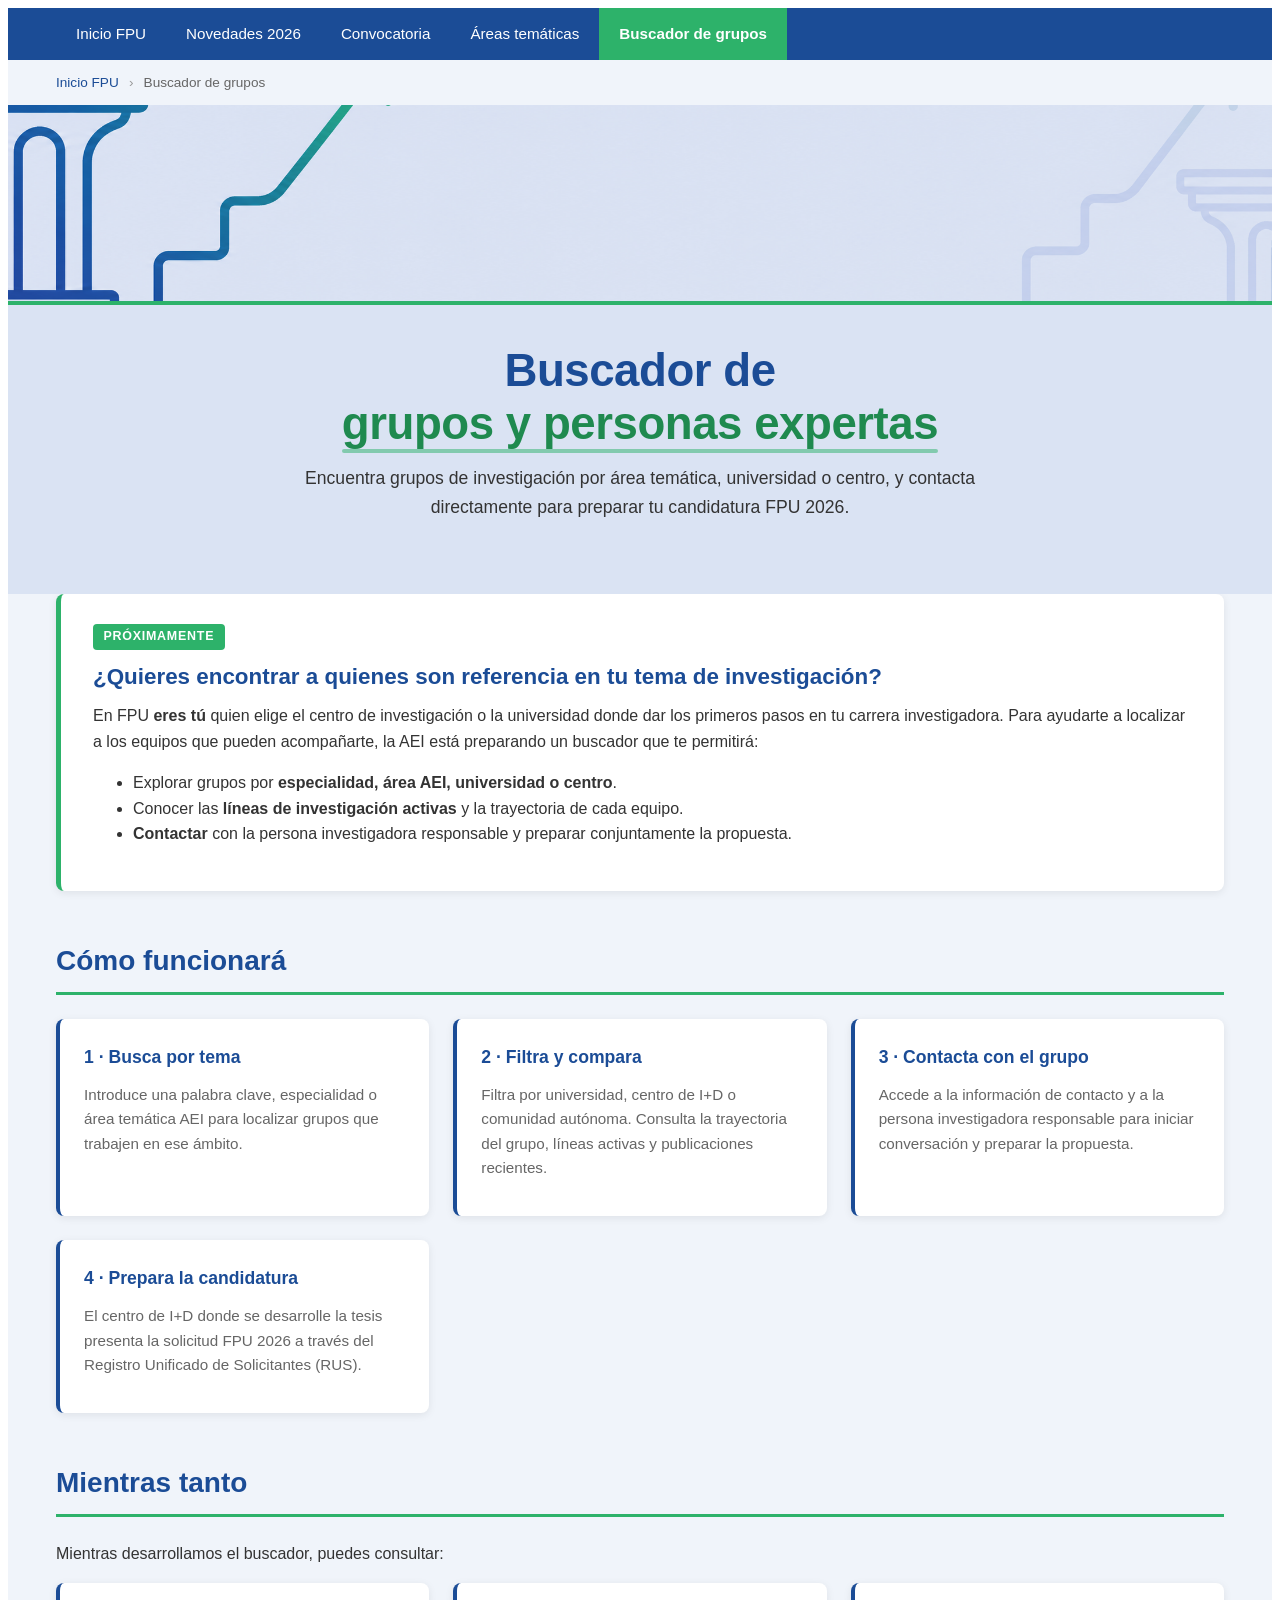
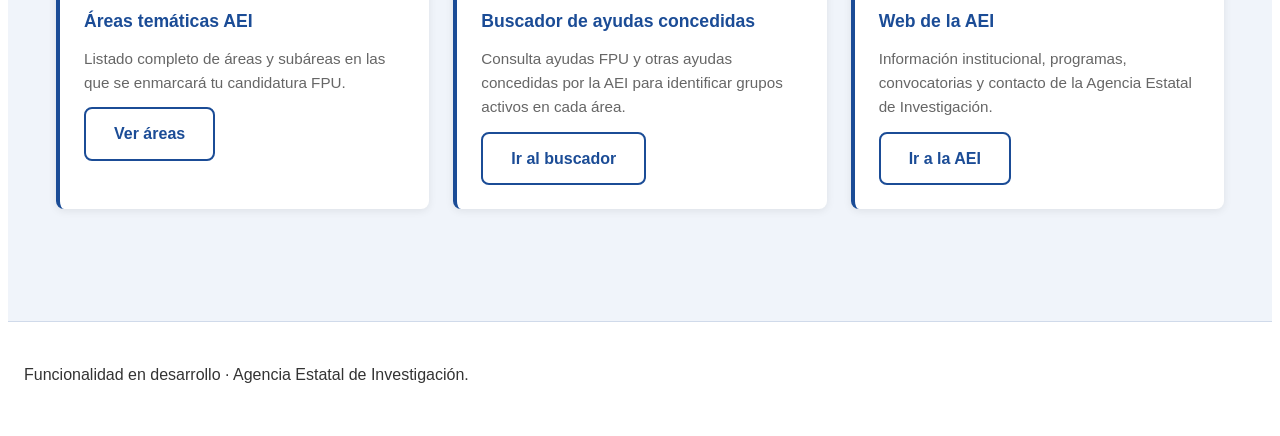
==== buscador-grupos.html @ f0f9ec99 "v0.1 - Maqueta inicial Web Convocatoria FPU 2026" ====
<!DOCTYPE html>
<html lang="es">
<head>
<meta charset="UTF-8">
<meta name="viewport" content="width=device-width, initial-scale=1.0">
<title>Buscador de grupos y personas expertas — FPU 2026 | AEI</title>
<meta name="description" content="Buscador de grupos de investigación y personas expertas para candidaturas FPU 2026. Localiza grupos por área temática, universidad o centro y contacta para preparar conjuntamente la propuesta.">
</head>
<body>
<div class="fpu-page">

<!-- ===== CSS:BEGIN (auto-sync from assets/styles.css) ===== -->
<style>
/* ==========================================================================
   ESTILOS GLOBALES — Web Convocatoria FPU 2026 (AEI)
   Paleta inspirada en la web RYC pero con acento verde para FPU
   ========================================================================== */

:root {
  --aei-azul: #1b4c96;
  --aei-azul-oscuro: #143a73;
  --aei-azul-claro: #dae3f3;
  --fpu-verde: #2db26a;
  --fpu-verde-oscuro: #1f8a4f;
  --fpu-verde-claro: #d6f0e2;
  --fondo-claro: #f0f4fa;
  --fondo-blanco: #ffffff;
  --texto-principal: #333333;
  --texto-secundario: #666666;
  --texto-claro: #ffffff;
  --borde-suave: #d0daea;
  --sombra-suave: 0 2px 8px rgba(0, 0, 0, 0.08);
  --sombra-media: 0 4px 16px rgba(0, 0, 0, 0.12);
  --radio-borde: 8px;
  --transicion: 0.3s ease;
}

/* --- Reset y base --- */
:where(.fpu-page, .fpu-page *, .fpu-page *::before, .fpu-page *::after) {
  box-sizing: border-box;
}
.fpu-page { scroll-behavior: smooth; }
.fpu-page {
  font-family: "Inter", -apple-system, BlinkMacSystemFont, "Segoe UI", Roboto, "Helvetica Neue", Arial, sans-serif;
  font-feature-settings: "cv11", "ss01";
  color: var(--texto-principal);
  background-color: var(--fondo-claro);
  line-height: 1.6;
  margin: 0;
  padding: 0;
  -webkit-font-smoothing: antialiased;
  -moz-osx-font-smoothing: grayscale;
}
:where(.fpu-page) img { max-width: 100%; height: auto; }
:where(.fpu-page) a {
  color: var(--aei-azul);
  text-decoration: none;
  transition: color var(--transicion);
}
:where(.fpu-page) a:hover {
  color: var(--aei-azul-oscuro);
  text-decoration: underline;
}

/* --- Navegación principal --- */
.nav-principal { background: var(--aei-azul); }
.nav-principal .container {
  max-width: 1200px;
  margin: 0 auto;
  padding: 0 1rem;
  display: flex;
  align-items: center;
  justify-content: space-between;
}
.nav-principal ul {
  list-style: none; margin: 0; padding: 0;
  display: flex; flex-wrap: wrap;
}
.nav-principal li a {
  display: block;
  color: var(--texto-claro);
  padding: 0.85rem 1.25rem;
  font-size: 0.95rem;
  font-weight: 500;
  transition: background var(--transicion);
  white-space: nowrap;
}
.nav-principal li a:hover,
.nav-principal li a.active {
  background: rgba(255, 255, 255, 0.15);
  text-decoration: none;
}
.nav-principal li a.nav-destacado {
  background: var(--fpu-verde);
  color: var(--texto-claro);
  font-weight: 600;
}
.nav-principal li a.nav-destacado:hover {
  background: var(--fpu-verde-oscuro);
}
.nav-toggle {
  display: none;
  background: none;
  border: none;
  color: var(--texto-claro);
  font-size: 1.5rem;
  cursor: pointer;
  padding: 0.5rem;
}

/* --- Breadcrumb --- */
.breadcrumb {
  max-width: 1200px;
  margin: 0 auto;
  padding: 0.75rem 1rem;
  font-size: 0.85rem;
  color: var(--texto-secundario);
}
.breadcrumb a { color: var(--aei-azul); }
.breadcrumb span { margin: 0 0.4rem; color: #999; }

/* --- Contenido principal --- */
.fpu-page main { max-width: 1200px; margin: 0 auto; padding: 0 1rem 2rem; }

/* --- Secciones --- */
.seccion { margin-bottom: 3rem; }
.seccion-titulo {
  font-size: 1.75rem;
  color: var(--aei-azul);
  margin-bottom: 1.5rem;
  padding-bottom: 0.5rem;
  border-bottom: 3px solid var(--fpu-verde);
  font-weight: 700;
}
.seccion-subtitulo {
  font-size: 1.25rem;
  color: var(--aei-azul);
  margin-bottom: 1rem;
  font-weight: 600;
}

/* --- Tarjetas --- */
.tarjetas-grid {
  display: grid;
  grid-template-columns: repeat(auto-fill, minmax(280px, 1fr));
  gap: 1.5rem;
}
.tarjeta {
  background: var(--fondo-blanco);
  border-radius: var(--radio-borde);
  box-shadow: var(--sombra-suave);
  padding: 1.5rem;
  transition: box-shadow var(--transicion), transform var(--transicion);
  border-left: 4px solid var(--aei-azul);
}
.tarjeta:hover {
  box-shadow: var(--sombra-media);
  transform: translateY(-2px);
}
.tarjeta h3 {
  color: var(--aei-azul);
  font-size: 1.1rem;
  margin: 0 0 0.75rem;
}
.tarjeta p { color: var(--texto-secundario); font-size: 0.95rem; margin: 0 0 0.75rem; }

/* --- Botones --- */
.btn-aei, .btn-fpu, .btn-fpu-outline {
  display: inline-block;
  padding: 0.75rem 1.75rem;
  border-radius: var(--radio-borde);
  font-weight: 600;
  font-size: 1rem;
  border: none;
  cursor: pointer;
  transition: background var(--transicion), color var(--transicion), transform var(--transicion);
}
.btn-aei { background: var(--aei-azul); color: var(--texto-claro); }
.btn-aei:hover { background: var(--aei-azul-oscuro); color: var(--texto-claro); text-decoration: none; }
.btn-fpu { background: var(--fpu-verde); color: var(--texto-claro); }
.btn-fpu:hover { background: var(--fpu-verde-oscuro); color: var(--texto-claro); text-decoration: none; }
.btn-fpu-outline {
  background: transparent;
  color: var(--aei-azul);
  border: 2px solid var(--aei-azul);
}
.btn-fpu-outline:hover {
  background: var(--aei-azul);
  color: var(--texto-claro);
  text-decoration: none;
}

/* --- Hero / Banner: franja decorativa arriba, texto sobre fondo limpio abajo --- */
.hero {
  background: var(--aei-azul-claro);
  color: var(--texto-principal);
  padding: 0;
  position: relative;
  overflow: hidden;
}
.hero-banner {
  width: 100%;
  height: 200px;
  background: url('assets/banner-fpu.png') center / cover no-repeat;
  border-bottom: 4px solid var(--fpu-verde);
}
.hero .container {
  max-width: 900px;
  margin: 0 auto;
  padding: 2.5rem 1.5rem 3rem;
  text-align: center;
}
.hero-eyebrow {
  display: inline-block;
  background: var(--fpu-verde-claro);
  color: var(--fpu-verde-oscuro);
  border: 1px solid var(--fpu-verde);
  padding: 0.3rem 0.8rem;
  border-radius: 999px;
  font-size: 0.78rem;
  font-weight: 700;
  letter-spacing: 0.06em;
  text-transform: uppercase;
  margin-bottom: 1.1rem;
}
.hero-texto h1 {
  font-size: clamp(1.85rem, 4.5vw, 2.85rem);
  font-weight: 800;
  line-height: 1.15;
  margin: 0 0 0.85rem;
  color: var(--aei-azul);
  letter-spacing: -0.01em;
}
.hero-texto h1 span {
  color: var(--fpu-verde-oscuro);
  position: relative;
  white-space: nowrap;
}
.hero-texto h1 span::after {
  content: "";
  position: absolute;
  bottom: -0.1em;
  left: 0;
  right: 0;
  height: 4px;
  background: var(--fpu-verde);
  border-radius: 2px;
  opacity: 0.5;
}
.hero-texto p {
  font-size: 1.1rem;
  color: var(--texto-principal);
  margin: 0 auto 1.5rem;
  line-height: 1.65;
  max-width: 700px;
}
.hero-botones {
  display: flex;
  gap: 0.85rem;
  flex-wrap: wrap;
  justify-content: center;
  margin-bottom: 1.5rem;
}
.hero-mini-stats {
  margin-top: 1.25rem;
  display: flex;
  justify-content: center;
  flex-wrap: wrap;
  gap: 0.4rem 0.85rem;
  font-size: 0.92rem;
  color: var(--texto-secundario);
}
.hero-mini-stats strong { color: var(--aei-azul); font-weight: 700; }
.hero-mini-stats .sep { color: var(--fpu-verde); }
@media (max-width: 600px) {
  .hero-banner { height: 130px; }
  .hero .container { padding: 1.75rem 1rem 2rem; }
}

/* --- Datos clave (cuadrícula 2×2 por defecto) --- */
.datos-clave {
  display: grid;
  grid-template-columns: repeat(2, 1fr);
  gap: 1rem;
  margin: 1.5rem 0;
}
.dato-item {
  background: var(--fondo-blanco);
  border-radius: var(--radio-borde);
  padding: 1.25rem;
  text-align: center;
  box-shadow: var(--sombra-suave);
  border-top: 4px solid var(--fpu-verde);
}
.dato-numero {
  font-size: 2rem;
  font-weight: 800;
  color: var(--aei-azul);
  line-height: 1.1;
}
.dato-label {
  color: var(--texto-secundario);
  font-size: 0.9rem;
  margin-top: 0.25rem;
}

/* --- Novedades destacadas (lista) --- */
.novedades-destacadas {
  background: var(--fondo-blanco);
  border-radius: var(--radio-borde);
  padding: 2rem 2.5rem;
  box-shadow: var(--sombra-suave);
  position: relative;
}
.novedades-destacadas::before {
  content: "";
  position: absolute;
  top: 0; left: 0; right: 0;
  height: 4px;
  background: linear-gradient(90deg, var(--aei-azul), var(--fpu-verde));
  border-radius: var(--radio-borde) var(--radio-borde) 0 0;
}
.novedad-item {
  display: flex;
  gap: 1rem;
  padding: 1.25rem 0;
  border-bottom: 1px solid var(--borde-suave);
  align-items: flex-start;
}
.novedad-item:last-child { border-bottom: none; }
.novedad-icono {
  flex-shrink: 0;
  width: 44px;
  height: 44px;
  border-radius: 50%;
  background: var(--aei-azul);
  color: var(--texto-claro);
  display: flex;
  align-items: center;
  justify-content: center;
  font-weight: 700;
  font-size: 1.1rem;
}
.novedad-texto h3 {
  color: var(--aei-azul);
  font-size: 1.15rem;
  margin: 0 0 0.4rem;
}
.novedad-texto p { margin: 0; color: var(--texto-secundario); }

/* --- CTA destacada: buscador de grupos / personas expertas --- */
.cta-buscador {
  display: grid;
  grid-template-columns: 1fr auto;
  gap: 2rem;
  align-items: center;
  background: linear-gradient(135deg, var(--aei-azul) 0%, var(--aei-azul-oscuro) 100%);
  color: var(--texto-claro);
  border-radius: var(--radio-borde);
  padding: 2.5rem 2.5rem;
  box-shadow: var(--sombra-media);
  position: relative;
  overflow: hidden;
}
.cta-buscador::after {
  content: "";
  position: absolute;
  top: 0; left: 0; right: 0;
  height: 5px;
  background: var(--fpu-verde);
}
.cta-buscador-tag {
  display: inline-block;
  background: var(--fpu-verde);
  color: var(--texto-claro);
  padding: 0.2rem 0.7rem;
  border-radius: 4px;
  font-size: 0.78rem;
  font-weight: 700;
  letter-spacing: 0.06em;
  text-transform: uppercase;
  margin-bottom: 0.85rem;
}
.cta-buscador h2 {
  margin: 0 0 0.75rem;
  font-size: 1.6rem;
  color: var(--texto-claro);
  font-weight: 700;
}
.cta-buscador p {
  margin: 0 0 0.85rem;
  color: rgba(255, 255, 255, 0.92);
  line-height: 1.6;
}
.cta-buscador p:last-of-type { margin-bottom: 1.25rem; }
.cta-buscador strong { color: var(--fpu-verde-claro); font-weight: 700; }
.cta-buscador .btn-fpu {
  background: var(--fpu-verde);
  color: var(--texto-claro);
}
.cta-buscador .btn-fpu:hover { background: var(--fpu-verde-oscuro); }
.cta-buscador-icono {
  font-size: 6rem;
  line-height: 1;
  color: rgba(255, 255, 255, 0.18);
  user-select: none;
}
@media (max-width: 768px) {
  .cta-buscador { grid-template-columns: 1fr; padding: 1.75rem; }
  .cta-buscador h2 { font-size: 1.3rem; }
  .cta-buscador-icono { font-size: 4rem; text-align: center; }
}

/* --- Aviso "Próximamente" (página buscador-grupos) --- */
.aviso-proximamente {
  background: var(--fondo-blanco);
  border-left: 5px solid var(--fpu-verde);
  border-radius: var(--radio-borde);
  padding: 1.75rem 2rem;
  box-shadow: var(--sombra-suave);
}
.aviso-proximamente h2 {
  color: var(--aei-azul);
  margin: 0 0 0.5rem;
  font-size: 1.4rem;
}
.aviso-proximamente p { margin: 0 0 0.75rem; }
.aviso-proximamente p:last-child { margin-bottom: 0; }
.aviso-tag {
  display: inline-block;
  background: var(--fpu-verde);
  color: var(--texto-claro);
  padding: 0.18rem 0.65rem;
  border-radius: 4px;
  font-size: 0.78rem;
  font-weight: 700;
  letter-spacing: 0.06em;
  text-transform: uppercase;
  margin-bottom: 0.6rem;
}

/* --- Tarjeta de convocatoria --- */
.convocatoria-card {
  background: var(--fondo-blanco);
  border-radius: var(--radio-borde);
  box-shadow: var(--sombra-suave);
  padding: 1.25rem 1.5rem;
  margin-bottom: 1rem;
  display: flex;
  align-items: center;
  justify-content: space-between;
  gap: 1rem;
  border-left: 4px solid var(--aei-azul);
  flex-wrap: wrap;
}
.convocatoria-card.vigente { border-left-color: var(--fpu-verde); }
.convocatoria-info h3 { margin: 0; font-size: 1.05rem; color: var(--aei-azul); }
.convocatoria-info .anio {
  display: inline-block;
  background: var(--aei-azul);
  color: var(--texto-claro);
  padding: 0.1rem 0.55rem;
  border-radius: 4px;
  font-size: 0.85rem;
  margin-right: 0.5rem;
}
.convocatoria-info .estado {
  display: inline-block;
  margin-top: 0.4rem;
  font-size: 0.85rem;
  color: var(--texto-secundario);
}
.convocatoria-info .estado.abierta { color: var(--fpu-verde-oscuro); font-weight: 600; }

/* --- Sección con imagen --- */
.seccion-con-imagen {
  display: grid;
  grid-template-columns: 1.4fr 1fr;
  gap: 2rem;
  align-items: center;
}
.seccion-imagen {
  width: 100%;
  border-radius: var(--radio-borde);
  box-shadow: var(--sombra-suave);
}

/* --- Placeholder de imagen pendiente (mientras decidimos la foto definitiva) --- */
.placeholder-imagen {
  margin: 0;
  width: 100%;
  min-height: 220px;
  display: flex;
  flex-direction: column;
  align-items: center;
  justify-content: center;
  text-align: center;
  border-radius: var(--radio-borde);
  background: repeating-linear-gradient(
    45deg,
    var(--aei-azul-claro),
    var(--aei-azul-claro) 14px,
    #c8d6ee 14px,
    #c8d6ee 28px
  );
  color: var(--aei-azul-oscuro);
  font-size: 0.95rem;
  font-style: italic;
  padding: 1.5rem;
  border: 2px dashed var(--aei-azul);
}
.placeholder-imagen .ph-icon { font-size: 2rem; margin-bottom: 0.5rem; }
.placeholder-imagen figcaption { color: var(--aei-azul-oscuro); }

/* Variante en banda ancha (para secciones full-width) */
.placeholder-imagen.ancha { min-height: 180px; }

/* --- Tabla simple --- */
.tabla-simple {
  width: 100%;
  border-collapse: collapse;
  background: var(--fondo-blanco);
  box-shadow: var(--sombra-suave);
  border-radius: var(--radio-borde);
  overflow: hidden;
}
.tabla-simple th, .tabla-simple td {
  padding: 0.75rem 1rem;
  text-align: left;
  border-bottom: 1px solid var(--borde-suave);
  vertical-align: top;
}
.tabla-simple thead {
  background: var(--aei-azul);
  color: var(--texto-claro);
}
.tabla-simple tbody tr:hover { background: var(--fondo-claro); }
.tabla-simple tbody tr:last-child td { border-bottom: none; }

/* --- Acordeón (FAQ / detalles) --- */
.acordeon-item {
  background: var(--fondo-blanco);
  border-radius: var(--radio-borde);
  box-shadow: var(--sombra-suave);
  margin-bottom: 0.75rem;
  overflow: hidden;
}
.acordeon-header {
  width: 100%;
  text-align: left;
  background: none;
  border: none;
  padding: 1rem 1.25rem;
  font-size: 1.05rem;
  font-weight: 600;
  color: var(--aei-azul);
  cursor: pointer;
  display: flex;
  justify-content: space-between;
  align-items: center;
  gap: 1rem;
}
.acordeon-header::after {
  content: "+";
  font-size: 1.5rem;
  color: var(--fpu-verde);
  transition: transform var(--transicion);
}
.acordeon-header.activo::after { content: "−"; }
.acordeon-contenido {
  display: none;
  padding: 0 1.25rem 1.25rem;
  color: var(--texto-principal);
  border-top: 1px solid var(--borde-suave);
}
.acordeon-contenido.activo { display: block; }

/* --- Banner cofinanciación / footer --- */
.banner-cofinanciacion {
  background: var(--fondo-blanco);
  border-top: 1px solid var(--borde-suave);
  margin-top: 2rem;
  padding: 1.5rem 1rem;
}
.
</style>
<!-- ===== CSS:END ===== -->

<nav aria-label="Navegación principal" class="nav-principal">
    <div class="container">
      <button aria-expanded="false" aria-label="Abrir menú" class="nav-toggle">☰</button>
      <ul id="nav-menu">
        <li><a href="index.html">Inicio FPU</a></li>
        <li><a href="novedades-2026.html">Novedades 2026</a></li>
        <li><a href="convocatoria.html">Convocatoria</a></li>
        <li><a href="areas-tematicas.html">Áreas temáticas</a></li>
        <li><a class="active nav-destacado" href="buscador-grupos.html">Buscador de grupos</a></li>
      </ul>
    </div>
  </nav>

  <div aria-label="Ruta de navegación" class="breadcrumb">
    <a href="index.html">Inicio FPU</a>
    <span>›</span>
    Buscador de grupos
  </div>

  <section class="hero">
    <div class="hero-banner" aria-hidden="true"></div>
    <div class="container">
      <div class="hero-texto">
        <h1>Buscador de <span>grupos y personas expertas</span></h1>
        <p>Encuentra grupos de investigación por área temática, universidad o centro, y contacta directamente para preparar tu candidatura FPU 2026.</p>
      </div>
    </div>
  </section>

  <main>

    <!-- ===== AVISO PROXIMAMENTE ===== -->
    <section class="seccion">
      <div class="aviso-proximamente">
        <span class="aviso-tag">Próximamente</span>
        <h2>¿Quieres encontrar a quienes son referencia en tu tema de investigación?</h2>
        <p>En FPU <strong>eres tú</strong> quien elige el centro de investigación o la universidad donde dar los primeros pasos en tu carrera investigadora. Para ayudarte a localizar a los equipos que pueden acompañarte, la AEI está preparando un buscador que te permitirá:</p>
        <ul>
          <li>Explorar grupos por <strong>especialidad, área AEI, universidad o centro</strong>.</li>
          <li>Conocer las <strong>líneas de investigación activas</strong> y la trayectoria de cada equipo.</li>
          <li><strong>Contactar</strong> con la persona investigadora responsable y preparar conjuntamente la propuesta.</li>
        </ul>
      </div>
    </section>

    <!-- ===== CÓMO FUNCIONARÁ ===== -->
    <section class="seccion">
      <h2 class="seccion-titulo">Cómo funcionará</h2>
      <div class="tarjetas-grid">
        <div class="tarjeta">
          <h3>1 · Busca por tema</h3>
          <p>Introduce una palabra clave, especialidad o área temática AEI para localizar grupos que trabajen en ese ámbito.</p>
        </div>
        <div class="tarjeta">
          <h3>2 · Filtra y compara</h3>
          <p>Filtra por universidad, centro de I+D o comunidad autónoma. Consulta la trayectoria del grupo, líneas activas y publicaciones recientes.</p>
        </div>
        <div class="tarjeta">
          <h3>3 · Contacta con el grupo</h3>
          <p>Accede a la información de contacto y a la persona investigadora responsable para iniciar conversación y preparar la propuesta.</p>
        </div>
        <div class="tarjeta">
          <h3>4 · Prepara la candidatura</h3>
          <p>El centro de I+D donde se desarrolle la tesis presenta la solicitud FPU 2026 a través del Registro Unificado de Solicitantes (RUS).</p>
        </div>
      </div>
    </section>

    <!-- ===== MIENTRAS TANTO ===== -->
    <section class="seccion">
      <h2 class="seccion-titulo">Mientras tanto</h2>
      <p>Mientras desarrollamos el buscador, puedes consultar:</p>
      <div class="tarjetas-grid">
        <div class="tarjeta">
          <h3>Áreas temáticas AEI</h3>
          <p>Listado completo de áreas y subáreas en las que se enmarcará tu candidatura FPU.</p>
          <a class="btn-fpu-outline" href="areas-tematicas.html">Ver áreas</a>
        </div>
        <div class="tarjeta">
          <h3>Buscador de ayudas concedidas</h3>
          <p>Consulta ayudas FPU y otras ayudas concedidas por la AEI para identificar grupos activos en cada área.</p>
          <a class="btn-fpu-outline" href="https://www.aei.gob.es/ayudas/buscar-ayudas-concedidas" target="_blank" rel="noopener">Ir al buscador</a>
        </div>
        <div class="tarjeta">
          <h3>Web de la AEI</h3>
          <p>Información institucional, programas, convocatorias y contacto de la Agencia Estatal de Investigación.</p>
          <a class="btn-fpu-outline" href="https://www.aei.gob.es/" target="_blank" rel="noopener">Ir a la AEI</a>
        </div>
      </div>
    </section>

  </main>

  <section class="banner-cofinanciacion">
    <div class="container">
      <p class="cofinanciacion-texto">
        Funcionalidad en desarrollo · Agencia Estatal de Investigación.
      </p>
    </div>
  </section>

<!-- ===== JS:BEGIN (auto-sync from assets/app.js) ===== -->
<script>
/* ==========================================================================
   INTERACTIVIDAD — Web Convocatoria FPU 2026
   ========================================================================== */
document.addEventListener('DOMContentLoaded', function () {
  // Menú hamburguesa
  var navToggle = document.querySelector('.nav-toggle');
  var navMenu = document.getElementById('nav-menu');
  if (navToggle && navMenu) {
    navToggle.addEventListener('click', function () {
      var isOpen = navMenu.classList.toggle('nav-open');
      navToggle.setAttribute('aria-expanded', isOpen);
      navToggle.innerHTML = isOpen ? '&#10005;' : '&#9776;';
    });
    navMenu.querySelectorAll('a').forEach(function (link) {
      link.addEventListener('click', function () {
        navMenu.classList.remove('nav-open');
        navToggle.setAttribute('aria-expanded', 'false');
        navToggle.innerHTML = '&#9776;';
      });
    });
  }

  // Acordeones
  document.querySelectorAll('.acordeon-header').forEach(function (header) {
    header.addEventListener('click', function () {
      var contenido = this.nextElementSibling;
      var estaActivo = this.classList.contains('activo');
      this.closest('.seccion').querySelectorAll('.acordeon-header').forEach(function (h) {
        h.classList.remove('activo');
        h.nextElementSibling.classList.remove('activo');
      });
      if (!estaActivo) {
        this.classList.add('activo');
        contenido.classList.add('activo');
      }
    });
  });

  // Scroll suave
  document.querySelectorAll('a[href^="#"]').forEach(function (anchor) {
    anchor.addEventListener('click', function (e) {
      var target = document.querySelector(this.getAttribute('href'));
      if (target) {
        e.preventDefault();
        target.scrollIntoView({ behavior: 'smooth', block: 'start' });
      }
    });
  });
});

</script>
<!-- ===== JS:END ===== -->

</div>
</body>
</html>
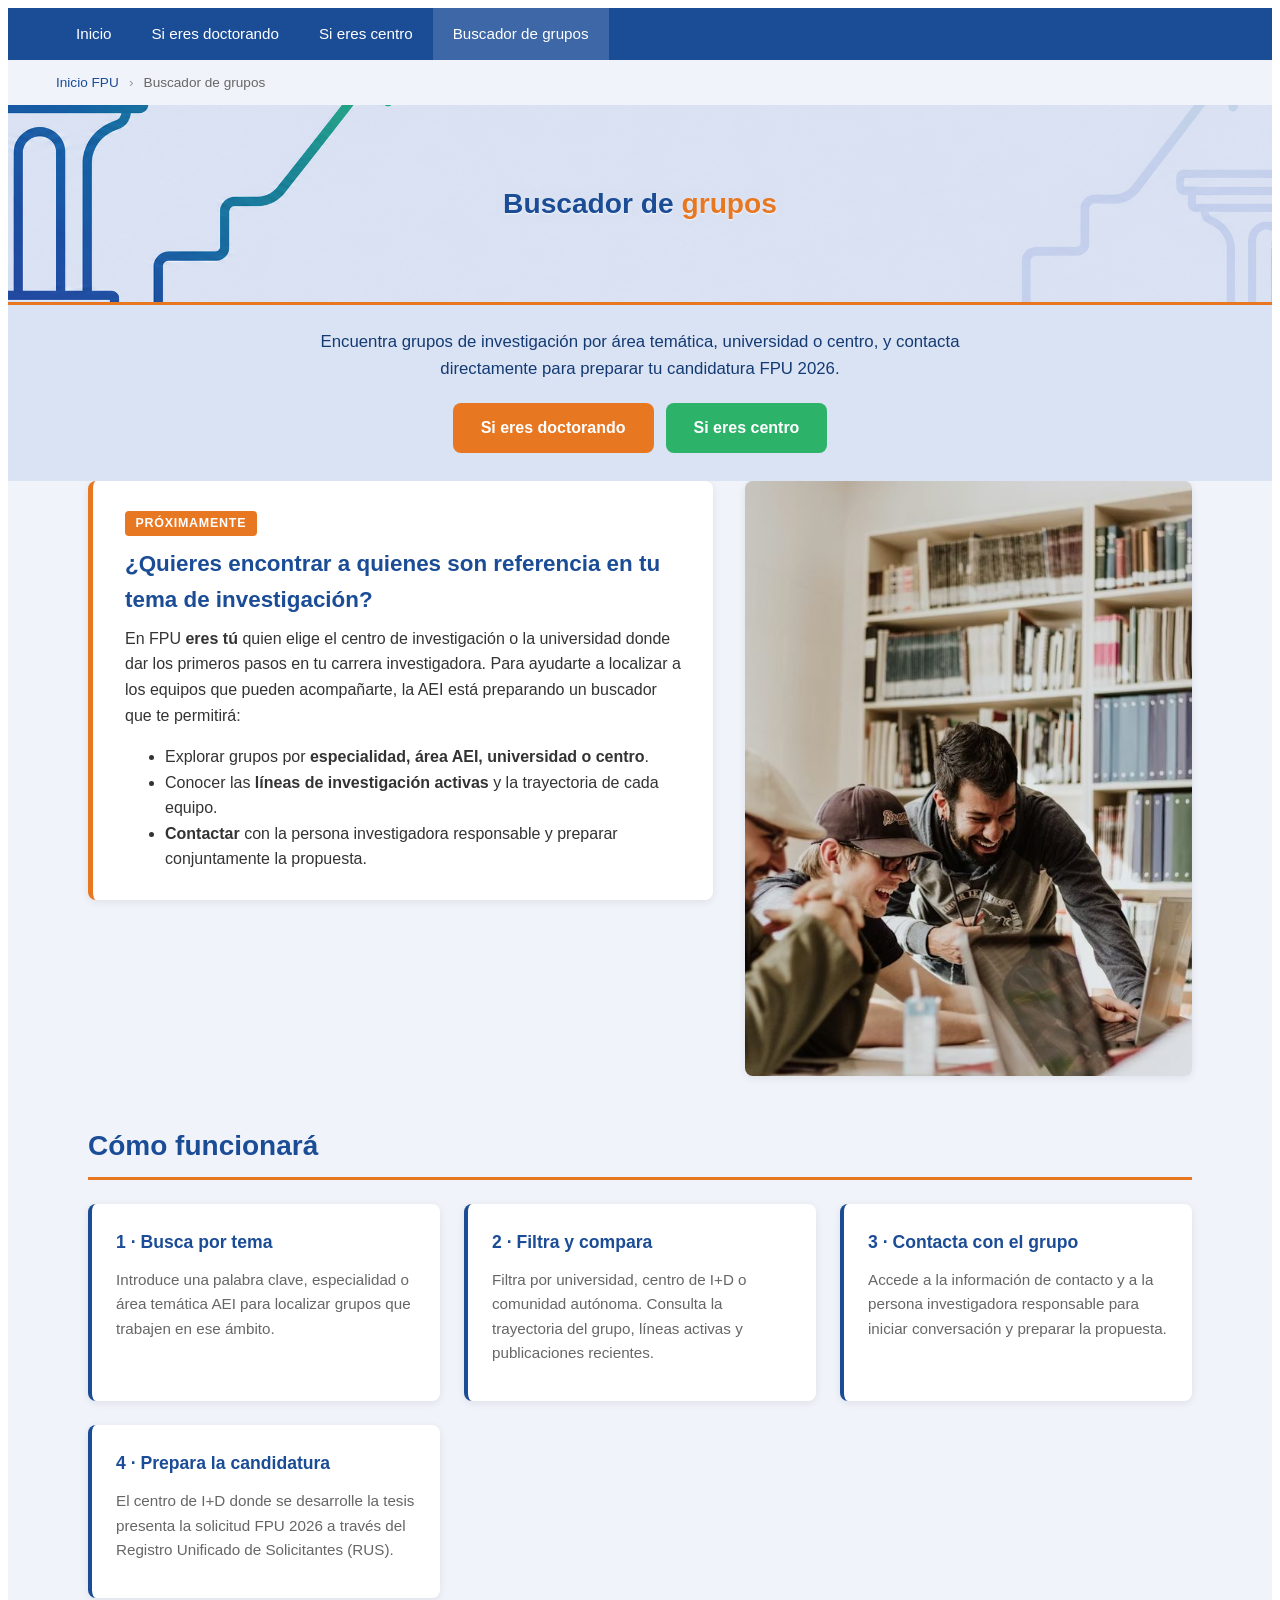
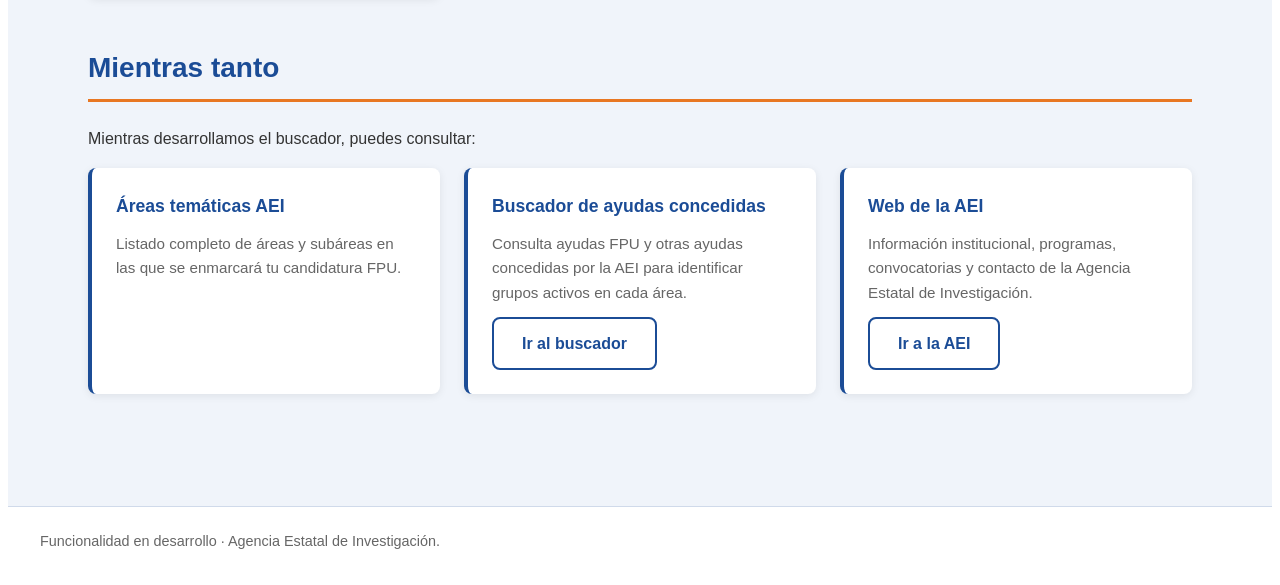
==== commit 73d63791: "Actualizacion 13/05/2026 12:29:56,08" ====
--- a/buscador-grupos.html
+++ b/buscador-grupos.html
@@ -13,16 +13,16 @@
 <style>
 /* ==========================================================================
    ESTILOS GLOBALES — Web Convocatoria FPU 2026 (AEI)
-   Paleta inspirada en la web RYC pero con acento verde para FPU
+   Paleta: azul AEI + acento naranja FPU
    ========================================================================== */
 
 :root {
   --aei-azul: #1b4c96;
   --aei-azul-oscuro: #143a73;
   --aei-azul-claro: #dae3f3;
-  --fpu-verde: #2db26a;
-  --fpu-verde-oscuro: #1f8a4f;
-  --fpu-verde-claro: #d6f0e2;
+  --fpu-naranja: #e87722;
+  --fpu-naranja-oscuro: #b85e15;
+  --fpu-naranja-claro: #fce4ce;
   --fondo-claro: #f0f4fa;
   --fondo-blanco: #ffffff;
   --texto-principal: #333333;
@@ -41,15 +41,12 @@
 }
 .fpu-page { scroll-behavior: smooth; }
 .fpu-page {
-  font-family: "Inter", -apple-system, BlinkMacSystemFont, "Segoe UI", Roboto, "Helvetica Neue", Arial, sans-serif;
-  font-feature-settings: "cv11", "ss01";
+  font-family: -apple-system, BlinkMacSystemFont, "Segoe UI", Roboto, "Helvetica Neue", Arial, sans-serif;
   color: var(--texto-principal);
   background-color: var(--fondo-claro);
   line-height: 1.6;
   margin: 0;
   padding: 0;
-  -webkit-font-smoothing: antialiased;
-  -moz-osx-font-smoothing: grayscale;
 }
 :where(.fpu-page) img { max-width: 100%; height: auto; }
 :where(.fpu-page) a {
@@ -91,12 +88,12 @@
   text-decoration: none;
 }
 .nav-principal li a.nav-destacado {
-  background: var(--fpu-verde);
+  background: var(--fpu-naranja);
   color: var(--texto-claro);
   font-weight: 600;
 }
 .nav-principal li a.nav-destacado:hover {
-  background: var(--fpu-verde-oscuro);
+  background: var(--fpu-naranja-oscuro);
 }
 .nav-toggle {
   display: none;
@@ -119,8 +116,11 @@
 .breadcrumb a { color: var(--aei-azul); }
 .breadcrumb span { margin: 0 0.4rem; color: #999; }
 
-/* --- Contenido principal --- */
-.fpu-page main { max-width: 1200px; margin: 0 auto; padding: 0 1rem 2rem; }
+/* --- Contenido principal (margen lateral generoso) --- */
+.fpu-page main { max-width: 1200px; margin: 0 auto; padding: 0 2rem 2rem; }
+@media (min-width: 1100px) {
+  .fpu-page main { padding: 0 3rem 2rem; }
+}
 
 /* --- Secciones --- */
 .seccion { margin-bottom: 3rem; }
@@ -129,7 +129,7 @@
   color: var(--aei-azul);
   margin-bottom: 1.5rem;
   padding-bottom: 0.5rem;
-  border-bottom: 3px solid var(--fpu-verde);
+  border-bottom: 3px solid var(--fpu-naranja);
   font-weight: 700;
 }
 .seccion-subtitulo {
@@ -177,8 +177,8 @@
 }
 .btn-aei { background: var(--aei-azul); color: var(--texto-claro); }
 .btn-aei:hover { background: var(--aei-azul-oscuro); color: var(--texto-claro); text-decoration: none; }
-.btn-fpu { background: var(--fpu-verde); color: var(--texto-claro); }
-.btn-fpu:hover { background: var(--fpu-verde-oscuro); color: var(--texto-claro); text-decoration: none; }
+.btn-fpu { background: var(--fpu-naranja); color: var(--texto-claro); }
+.btn-fpu:hover { background: var(--fpu-naranja-oscuro); color: var(--texto-claro); text-decoration: none; }
 .btn-fpu-outline {
   background: transparent;
   color: var(--aei-azul);
@@ -190,91 +190,85 @@
   text-decoration: none;
 }
 
-/* --- Hero / Banner: franja decorativa arriba, texto sobre fondo limpio abajo --- */
+/* --- Hero / Banner: TÍTULO DENTRO del banner entre los iconos; texto+botones debajo --- */
 .hero {
   background: var(--aei-azul-claro);
   color: var(--texto-principal);
-  padding: 0;
   position: relative;
   overflow: hidden;
 }
-.hero-banner {
+.hero-banner-area {
+  position: relative;
   width: 100%;
   height: 200px;
   background: url('assets/banner-fpu.png') center / cover no-repeat;
-  border-bottom: 4px solid var(--fpu-verde);
-}
-.hero .container {
+  border-bottom: 3px solid var(--fpu-naranja);
+  display: flex;
+  align-items: center;
+  justify-content: center;
+}
+.hero-titulo-banner {
+  /* máximo 600px y mucho padding lateral para que NUNCA pise los iconos */
+  max-width: 600px;
+  width: calc(100% - 360px);
+  text-align: center;
+  padding: 0 1rem;
+}
+.hero-titulo-banner h1 {
+  font-size: clamp(1.2rem, 2.2vw, 1.85rem);
+  font-weight: 800;
+  line-height: 1.15;
+  margin: 0;
+  color: var(--aei-azul);
+  text-shadow: 0 1px 2px rgba(255,255,255,0.75), 0 0 12px rgba(218,227,243,0.6);
+}
+.hero-titulo-banner h1 span { color: var(--fpu-naranja); }
+
+.hero-debajo {
   max-width: 900px;
   margin: 0 auto;
-  padding: 2.5rem 1.5rem 3rem;
   text-align: center;
-}
-.hero-eyebrow {
-  display: inline-block;
-  background: var(--fpu-verde-claro);
-  color: var(--fpu-verde-oscuro);
-  border: 1px solid var(--fpu-verde);
-  padding: 0.3rem 0.8rem;
-  border-radius: 999px;
-  font-size: 0.78rem;
-  font-weight: 700;
-  letter-spacing: 0.06em;
-  text-transform: uppercase;
-  margin-bottom: 1.1rem;
-}
-.hero-texto h1 {
-  font-size: clamp(1.85rem, 4.5vw, 2.85rem);
-  font-weight: 800;
-  line-height: 1.15;
-  margin: 0 0 0.85rem;
-  color: var(--aei-azul);
-  letter-spacing: -0.01em;
-}
-.hero-texto h1 span {
-  color: var(--fpu-verde-oscuro);
-  position: relative;
-  white-space: nowrap;
-}
-.hero-texto h1 span::after {
-  content: "";
-  position: absolute;
-  bottom: -0.1em;
-  left: 0;
-  right: 0;
-  height: 4px;
-  background: var(--fpu-verde);
-  border-radius: 2px;
-  opacity: 0.5;
-}
-.hero-texto p {
-  font-size: 1.1rem;
-  color: var(--texto-principal);
-  margin: 0 auto 1.5rem;
-  line-height: 1.65;
+  padding: 1.5rem 1.5rem 1.75rem;
+}
+.hero-debajo p {
+  font-size: 1.05rem;
+  color: var(--aei-azul-oscuro);
+  margin: 0 auto 1.25rem;
+  line-height: 1.6;
   max-width: 700px;
 }
 .hero-botones {
   display: flex;
-  gap: 0.85rem;
+  gap: 0.75rem;
   flex-wrap: wrap;
   justify-content: center;
-  margin-bottom: 1.5rem;
-}
-.hero-mini-stats {
-  margin-top: 1.25rem;
-  display: flex;
-  justify-content: center;
-  flex-wrap: wrap;
-  gap: 0.4rem 0.85rem;
-  font-size: 0.92rem;
-  color: var(--texto-secundario);
-}
-.hero-mini-stats strong { color: var(--aei-azul); font-weight: 700; }
-.hero-mini-stats .sep { color: var(--fpu-verde); }
+}
+
+/* Botón verde (complementario para "Si eres centro" desde otras páginas) */
+.btn-verde {
+  display: inline-block;
+  padding: 0.75rem 1.75rem;
+  border-radius: var(--radio-borde);
+  font-weight: 600;
+  font-size: 1rem;
+  background: #2db26a;
+  color: var(--texto-claro);
+  border: none;
+  cursor: pointer;
+  transition: background var(--transicion);
+}
+.btn-verde:hover { background: #1f8a4f; color: var(--texto-claro); text-decoration: none; }
+
+@media (max-width: 900px) {
+  .hero-banner-area { height: 160px; }
+  .hero-titulo-banner { width: calc(100% - 220px); }
+  .hero-titulo-banner h1 { font-size: 1.15rem; }
+}
 @media (max-width: 600px) {
-  .hero-banner { height: 130px; }
-  .hero .container { padding: 1.75rem 1rem 2rem; }
+  .hero-banner-area { height: 120px; }
+  .hero-titulo-banner { width: calc(100% - 140px); }
+  .hero-titulo-banner h1 { font-size: 0.95rem; }
+  .hero-debajo { padding: 1rem 0.75rem 1.25rem; }
 }
 
 /* --- Datos clave (cuadrícula 2×2 por defecto) --- */
@@ -290,7 +284,7 @@
   padding: 1.25rem;
   text-align: center;
   box-shadow: var(--sombra-suave);
-  border-top: 4px solid var(--fpu-verde);
+  border-top: 4px solid var(--fpu-naranja);
 }
 .dato-numero {
   font-size: 2rem;
@@ -317,7 +311,7 @@
   position: absolute;
   top: 0; left: 0; right: 0;
   height: 4px;
-  background: linear-gradient(90deg, var(--aei-azul), var(--fpu-verde));
+  background: linear-gradient(90deg, var(--aei-azul), var(--fpu-naranja));
   border-radius: var(--radio-borde) var(--radio-borde) 0 0;
 }
 .novedad-item {
@@ -325,7 +319,7 @@
   gap: 1rem;
   padding: 1.25rem 0;
   border-bottom: 1px solid var(--borde-suave);
-  align-items: flex-start;
+  align-items: center;
 }
 .novedad-item:last-child { border-bottom: none; }
 .novedad-icono {
@@ -341,12 +335,30 @@
   font-weight: 700;
   font-size: 1.1rem;
 }
+.novedad-texto {
+  flex: 1 1 auto;
+}
 .novedad-texto h3 {
   color: var(--aei-azul);
   font-size: 1.15rem;
   margin: 0 0 0.4rem;
 }
 .novedad-texto p { margin: 0; color: var(--texto-secundario); }
+.novedad-img {
+  flex-shrink: 0;
+  width: 72px;
+  height: 72px;
+  display: flex;
+  align-items: center;
+  justify-content: center;
+  background: var(--fpu-naranja-claro);
+  border-radius: 12px;
+  padding: 10px;
+}
+.novedad-img img { width: 100%; height: 100%; display: block; }
+@media (max-width: 600px) {
+  .novedad-img { width: 56px; height: 56px; padding: 6px; }
+}
 
 /* --- CTA destacada: buscador de grupos / personas expertas --- */
 .cta-buscador {
@@ -367,11 +379,11 @@
   position: absolute;
   top: 0; left: 0; right: 0;
   height: 5px;
-  background: var(--fpu-verde);
+  background: var(--fpu-naranja);
 }
 .cta-buscador-tag {
   display: inline-block;
-  background: var(--fpu-verde);
+  background: var(--fpu-naranja);
   color: var(--texto-claro);
   padding: 0.2rem 0.7rem;
   border-radius: 4px;
@@ -393,12 +405,12 @@
   line-height: 1.6;
 }
 .cta-buscador p:last-of-type { margin-bottom: 1.25rem; }
-.cta-buscador strong { color: var(--fpu-verde-claro); font-weight: 700; }
+.cta-buscador strong { color: var(--fpu-naranja-claro); font-weight: 700; }
 .cta-buscador .btn-fpu {
-  background: var(--fpu-verde);
-  color: var(--texto-claro);
-}
-.cta-buscador .btn-fpu:hover { background: var(--fpu-verde-oscuro); }
+  background: var(--fpu-naranja);
+  color: var(--texto-claro);
+}
+.cta-buscador .btn-fpu:hover { background: var(--fpu-naranja-oscuro); }
 .cta-buscador-icono {
   font-size: 6rem;
   line-height: 1;
@@ -414,7 +426,7 @@
 /* --- Aviso "Próximamente" (página buscador-grupos) --- */
 .aviso-proximamente {
   background: var(--fondo-blanco);
-  border-left: 5px solid var(--fpu-verde);
+  border-left: 5px solid var(--fpu-naranja);
   border-radius: var(--radio-borde);
   padding: 1.75rem 2rem;
   box-shadow: var(--sombra-suave);
@@ -428,7 +440,7 @@
 .aviso-proximamente p:last-child { margin-bottom: 0; }
 .aviso-tag {
   display: inline-block;
-  background: var(--fpu-verde);
+  background: var(--fpu-naranja);
   color: var(--texto-claro);
   padding: 0.18rem 0.65rem;
   border-radius: 4px;
@@ -453,7 +465,7 @@
   border-left: 4px solid var(--aei-azul);
   flex-wrap: wrap;
 }
-.convocatoria-card.vigente { border-left-color: var(--fpu-verde); }
+.convocatoria-card.vigente { border-left-color: var(--fpu-naranja); }
 .convocatoria-info h3 { margin: 0; font-size: 1.05rem; color: var(--aei-azul); }
 .convocatoria-info .anio {
   display: inline-block;
@@ -470,7 +482,7 @@
   font-size: 0.85rem;
   color: var(--texto-secundario);
 }
-.convocatoria-info .estado.abierta { color: var(--fpu-verde-oscuro); font-weight: 600; }
+.convocatoria-info .estado.abierta { color: var(--fpu-naranja-oscuro); font-weight: 600; }
 
 /* --- Sección con imagen --- */
 .seccion-con-imagen {
@@ -483,6 +495,79 @@
   width: 100%;
   border-radius: var(--radio-borde);
   box-shadow: var(--sombra-suave);
+}
+
+/* --- Fechas clave (cards con fecha grande + descripción) --- */
+.fechas-clave {
+  display: grid;
+  grid-template-columns: repeat(auto-fit, minmax(220px, 1fr));
+  gap: 1.25rem;
+}
+.fecha-card {
+  background: var(--fondo-blanco);
+  border-radius: var(--radio-borde);
+  padding: 1.25rem 1.5rem;
+  box-shadow: var(--sombra-suave);
+  border-left: 5px solid var(--fpu-naranja);
+  position: relative;
+}
+.fecha-card .badge {
+  display: inline-block;
+  background: var(--fpu-naranja-claro);
+  color: var(--fpu-naranja-oscuro);
+  font-size: 0.75rem;
+  font-weight: 700;
+  letter-spacing: 0.05em;
+  text-transform: uppercase;
+  padding: 0.2rem 0.6rem;
+  border-radius: 999px;
+  margin-bottom: 0.6rem;
+}
+.fecha-card .fecha-grande {
+  font-size: 1.35rem;
+  font-weight: 800;
+  color: var(--aei-azul);
+  line-height: 1.15;
+  margin: 0 0 0.35rem;
+}
+.fecha-card p {
+  margin: 0;
+  color: var(--texto-secundario);
+  font-size: 0.95rem;
+  line-height: 1.5;
+}
+.aviso-fechas {
+  background: var(--aei-azul-claro);
+  border-left: 4px solid var(--aei-azul);
+  padding: 0.85rem 1.1rem;
+  border-radius: var(--radio-borde);
+  color: var(--aei-azul-oscuro);
+  font-size: 0.92rem;
+  margin-top: 1rem;
+}
+
+/* --- Foto panorámica de ancho completo (altura reducida 25%, separada del hero) --- */
+.foto-jovenes {
+  margin: 2rem 0;
+  border-radius: var(--radio-borde);
+  overflow: hidden;
+  box-shadow: var(--sombra-suave);
+  background: var(--aei-azul-claro);
+}
+.foto-jovenes img {
+  display: block;
+  width: 100%;
+  height: auto;
+  max-height: 270px;   /* antes 360px → -25% */
+  object-fit: cover;
+}
+.foto-jovenes figcaption {
+  background: var(--fondo-blanco);
+  color: var(--texto-secundario);
+  font-size: 0.85rem;
+  padding: 0.6rem 1rem;
+  text-align: center;
+  font-style: italic;
 }
 
 /* --- Placeholder de imagen pendiente (mientras decidimos la foto definitiva) --- */
@@ -563,7 +648,7 @@
 .acordeon-header::after {
   content: "+";
   font-size: 1.5rem;
-  color: var(--fpu-verde);
+  color: var(--fpu-naranja);
   transition: transform var(--transicion);
 }
 .acordeon-header.activo::after { content: "−"; }
@@ -582,7 +667,261 @@
   margin-top: 2rem;
   padding: 1.5rem 1rem;
 }
-.
+.banner-cofinanciacion .container {
+  max-width: 1200px;
+  margin: 0 auto;
+  display: flex;
+  align-items: center;
+  gap: 1.5rem;
+  flex-wrap: wrap;
+}
+.cofinanciacion-texto {
+  margin: 0;
+  font-size: 0.9rem;
+  color: var(--texto-secundario);
+  line-height: 1.5;
+}
+
+/* --- Paleta verde alternativa para centros.html --- */
+.fpu-page.tema-verde {
+  --fpu-naranja: #2db26a;
+  --fpu-naranja-oscuro: #1f8a4f;
+  --fpu-naranja-claro: #d6f0e2;
+}
+
+/* --- Sección a 2 columnas: contenido izq + foto vertical dcha --- */
+.seccion-2col {
+  display: grid;
+  grid-template-columns: 1.4fr 1fr;
+  gap: 2rem;
+  align-items: start;
+}
+.seccion-2col-foto {
+  width: 100%;
+  border-radius: var(--radio-borde);
+  overflow: hidden;
+  box-shadow: var(--sombra-suave);
+  background: var(--aei-azul-claro);
+}
+.seccion-2col-foto img {
+  width: 100%;
+  display: block;
+  aspect-ratio: 3 / 4;
+  object-fit: cover;
+}
+/* Variante: datos-clave dentro de la columna izquierda en 2 columnas (2x2) */
+.seccion-2col .datos-clave { grid-template-columns: repeat(2, 1fr); }
+@media (max-width: 900px) {
+  .seccion-2col { grid-template-columns: 1fr; }
+  .seccion-2col-foto img { aspect-ratio: 4 / 3; }
+}
+
+/* --- "Lo que ofrece la ayuda": 4 datos (2x2) izq + texto dcha --- */
+.ofrece-grid {
+  display: grid;
+  grid-template-columns: 1fr 1.2fr;
+  gap: 2rem;
+  align-items: center;
+}
+.ofrece-grid .datos-clave { grid-template-columns: repeat(2, 1fr); margin: 0; }
+.ofrece-grid .texto p { margin: 0 0 1rem; }
+@media (max-width: 900px) {
+  .ofrece-grid { grid-template-columns: 1fr; }
+}
+
+/* --- "Tu directora de tesis": foto vertical + texto sobre viñeta --- */
+.directora-grid {
+  display: grid;
+  grid-template-columns: 1fr 1.6fr;
+  gap: 2rem;
+  align-items: center;
+}
+.directora-foto {
+  width: 100%;
+  aspect-ratio: 3 / 4;
+  object-fit: cover;
+  border-radius: var(--radio-borde);
+  box-shadow: var(--sombra-media);
+  display: block;
+}
+.directora-texto {
+  background: radial-gradient(ellipse at 30% 25%, rgba(255,255,255,0.95) 0%, rgba(218,227,243,0.55) 70%, rgba(218,227,243,0.4) 100%);
+  padding: 1.75rem 2rem;
+  border-radius: var(--radio-borde);
+  box-shadow: var(--sombra-suave);
+}
+.directora-texto p:first-child { margin-top: 0; }
+.directora-texto p:last-child { margin-bottom: 0; }
+@media (max-width: 900px) {
+  .directora-grid { grid-template-columns: 1fr; }
+}
+
+/* --- Bloques destacados para doctorandos (azul claro / naranja semi) --- */
+.bloque-destacado {
+  background: var(--fpu-naranja-claro);
+  border-radius: var(--radio-borde);
+  padding: 1.5rem 1.85rem;
+  margin: 1.5rem 0;
+  border-left: 4px solid var(--fpu-naranja);
+}
+.bloque-destacado.azul {
+  background: var(--aei-azul-claro);
+  border-left-color: var(--aei-azul);
+}
+.bloque-destacado h3 { margin-top: 0; color: var(--aei-azul); }
+.bloque-destacado :last-child { margin-bottom: 0; }
+
+/* --- Novedades en acordeones con fondo gradiente naranja --- */
+.novedades-acordeon-lista {
+  display: flex;
+  flex-direction: column;
+  gap: 0.85rem;
+}
+.novedad-acordeon {
+  background: linear-gradient(135deg, var(--fpu-naranja-claro) 0%, rgba(232,119,34,0.18) 100%);
+  border-radius: var(--radio-borde);
+  overflow: hidden;
+  transition: box-shadow var(--transicion), transform var(--transicion);
+  border: 1px solid rgba(232,119,34,0.25);
+}
+.novedad-acordeon:hover { box-shadow: var(--sombra-media); transform: translateY(-1px); }
+.novedad-acordeon-header {
+  width: 100%;
+  display: flex;
+  align-items: center;
+  gap: 1rem;
+  padding: 1rem 1.25rem;
+  background: none;
+  border: none;
+  cursor: pointer;
+  text-align: left;
+  font-family: inherit;
+}
+.novedad-acordeon-num {
+  flex-shrink: 0;
+  width: 36px; height: 36px;
+  border-radius: 50%;
+  background: var(--fpu-naranja);
+  color: #fff;
+  display: flex; align-items: center; justify-content: center;
+  font-weight: 800;
+  box-shadow: 0 2px 6px rgba(232,119,34,0.4);
+}
+.novedad-acordeon-titulo {
+  flex: 1;
+  color: var(--aei-azul-oscuro);
+  font-weight: 700;
+  font-size: 1.05rem;
+  line-height: 1.3;
+}
+.novedad-acordeon-chevron {
+  flex-shrink: 0;
+  color: var(--fpu-naranja-oscuro);
+  font-size: 1.4rem;
+  line-height: 1;
+  transition: transform 0.35s ease;
+  user-select: none;
+}
+.novedad-acordeon.abierto .novedad-acordeon-chevron { transform: rotate(180deg); }
+.novedad-acordeon-cuerpo {
+  max-height: 0;
+  overflow: hidden;
+  transition: max-height 0.45s ease;
+}
+.novedad-acordeon.abierto .novedad-acordeon-cuerpo { max-height: 500px; }
+.novedad-acordeon-cuerpo-inner {
+  display: flex;
+  align-items: center;
+  gap: 1rem;
+  padding: 0 1.25rem 1.25rem 4.4rem;
+  color: var(--aei-azul-oscuro);
+}
+.novedad-acordeon-cuerpo-inner p { margin: 0; flex: 1; }
+.novedad-acordeon-cuerpo-inner .novedad-img-mini {
+  flex-shrink: 0;
+  width: 60px; height: 60px;
+  background: rgba(255,255,255,0.65);
+  border-radius: 10px;
+  padding: 8px;
+  display: flex; align-items: center; justify-content: center;
+}
+.novedad-acordeon-cuerpo-inner .novedad-img-mini img { width: 100%; height: 100%; }
+
+/* --- Fechas: orden invertido (fecha arriba, descripción, badge abajo) --- */
+.fecha-card { display: flex; flex-direction: column; }
+.fecha-card .fecha-grande { order: 1; margin-bottom: 0.5rem; }
+.fecha-card p           { order: 2; margin-bottom: 0.75rem; }
+.fecha-card .badge      { order: 3; align-self: flex-start; margin-bottom: 0; }
+
+/* --- Carrusel auto-rotación (3 visibles desktop) --- */
+.carrusel-wrapper {
+  position: relative;
+  overflow: hidden;
+  padding: 0.5rem 0;
+  /* máscara opcional para sutil fade lateral */
+  mask-image: linear-gradient(90deg, transparent 0, #000 5%, #000 95%, transparent 100%);
+  -webkit-mask-image: linear-gradient(90deg, transparent 0, #000 5%, #000 95%, transparent 100%);
+}
+.carrusel-pista {
+  display: flex;
+  gap: 1.25rem;
+  width: max-content;
+  animation: carrusel-auto 30s linear infinite;
+}
+.carrusel-wrapper:hover .carrusel-pista { animation-play-state: paused; }
+.carrusel-item {
+  flex: 0 0 320px;        /* ancho fijo por item */
+}
+@keyframes carrusel-auto {
+  from { transform: translateX(0); }
+  to   { transform: translateX(-50%); }   /* funciona si la pista contiene 2 copias */
+}
+@media (max-width: 900px) {
+  .carrusel-item { flex: 0 0 260px; }
+  .carrusel-pista { animation-duration: 22s; }
+}
+
+/* --- Utilidades --- */
+.text-center { text-align: center; }
+.text-azul { color: var(--aei-azul); }
+.text-verde { color: var(--fpu-naranja-oscuro); }
+.bg-blanco { background: var(--fondo-blanco); }
+.mt-2 { margin-top: 1rem; }
+.mt-3 { margin-top: 1.5rem; }
+.mb-2 { margin-bottom: 1rem; }
+.mb-3 { margin-bottom: 1.5rem; }
+
+/* --- Responsive --- */
+@media (max-width: 900px) {
+  .seccion-con-imagen { grid-template-columns: 1fr; }
+}
+@media (max-width: 768px) {
+  .nav-toggle { display: block; }
+  .nav-principal ul {
+    display: none;
+    flex-direction: column;
+    width: 100%;
+  }
+  .nav-principal ul.nav-open { display: flex; }
+  .nav-principal .container { flex-wrap: wrap; }
+  .nav-principal li a {
+    padding: 0.75rem 1rem;
+    border-top: 1px solid rgba(255, 255, 255, 0.1);
+  }
+  .tarjetas-grid { grid-template-columns: 1fr; }
+  .datos-clave { grid-template-columns: 1fr; }
+  .seccion-titulo { font-size: 1.4rem; }
+  .hero-texto h1 { font-size: 1.85rem; }
+  .hero { padding: 2.5rem 1rem; }
+}
+@media (max-width: 480px) {
+  .btn-aei, .btn-fpu, .btn-fpu-outline {
+    display: block;
+    text-align: center;
+    width: 100%;
+  }
+}
+                                                                                                                                                                                                                                                                                                                                                                                                                                                                                                                                                                                                                                                                                                                                                                                                                                                                                                                                                                                                                                                                                                                                                                                                                                                                                                                                                                                                                                                                                                                                                                                                                                                                                                                                                                                                                                                                                                                                                                                                                                                                                                                                                                                                                                                                                                                                                                                                                                                                                                                                                                                                                                                                                                                                                                                                                                                                                                                                                                                                                                                                                                                                                                                                                                                                                                                                                                                                                                                                                                                                                                                                                                                                                                                                                                                                                                                                                                                                                                                                                                                                                                                                                                                                                                                                                                                                                                                                                                                                                                                                                                                                                                                                                                                                                                                                                                                                                                                                                                                                                                                                                                                                                                                                                                                                                    
 </style>
 <!-- ===== CSS:END ===== -->
 
@@ -590,12 +929,11 @@
     <div class="container">
       <button aria-expanded="false" aria-label="Abrir menú" class="nav-toggle">☰</button>
       <ul id="nav-menu">
-        <li><a href="index.html">Inicio FPU</a></li>
-        <li><a href="novedades-2026.html">Novedades 2026</a></li>
-        <li><a href="convocatoria.html">Convocatoria</a></li>
-        <li><a href="areas-tematicas.html">Áreas temáticas</a></li>
-        <li><a class="active nav-destacado" href="buscador-grupos.html">Buscador de grupos</a></li>
-      </ul>
+                <li><a href="index.html">Inicio</a></li>
+                <li><a href="doctorandos.html">Si eres doctorando</a></li>
+                <li><a href="centros.html">Si eres centro</a></li>
+                <li><a class="active" href="buscador-grupos.html">Buscador de grupos</a></li>
+              </ul>
     </div>
   </nav>
 
@@ -606,28 +944,40 @@
   </div>
 
   <section class="hero">
-    <div class="hero-banner" aria-hidden="true"></div>
-    <div class="container">
-      <div class="hero-texto">
-        <h1>Buscador de <span>grupos y personas expertas</span></h1>
-        <p>Encuentra grupos de investigación por área temática, universidad o centro, y contacta directamente para preparar tu candidatura FPU 2026.</p>
+    <div class="hero-banner-area">
+      <div class="hero-titulo-banner">
+        <h1>Buscador de <span>grupos</span></h1>
+      </div>
+    </div>
+    <div class="hero-debajo">
+      <p>Encuentra grupos de investigación por área temática, universidad o centro, y contacta directamente para preparar tu candidatura FPU 2026.</p>
+      <div class="hero-botones">
+        <a class="btn-fpu" href="doctorandos.html">Si eres doctorando</a>
+        <a class="btn-verde" href="centros.html">Si eres centro</a>
       </div>
     </div>
   </section>
 
   <main>
 
-    <!-- ===== AVISO PROXIMAMENTE ===== -->
+    <!-- ===== AVISO PROXIMAMENTE (2 cols: texto + foto vertical) ===== -->
     <section class="seccion">
-      <div class="aviso-proximamente">
-        <span class="aviso-tag">Próximamente</span>
-        <h2>¿Quieres encontrar a quienes son referencia en tu tema de investigación?</h2>
-        <p>En FPU <strong>eres tú</strong> quien elige el centro de investigación o la universidad donde dar los primeros pasos en tu carrera investigadora. Para ayudarte a localizar a los equipos que pueden acompañarte, la AEI está preparando un buscador que te permitirá:</p>
-        <ul>
-          <li>Explorar grupos por <strong>especialidad, área AEI, universidad o centro</strong>.</li>
-          <li>Conocer las <strong>líneas de investigación activas</strong> y la trayectoria de cada equipo.</li>
-          <li><strong>Contactar</strong> con la persona investigadora responsable y preparar conjuntamente la propuesta.</li>
-        </ul>
+      <div class="seccion-2col">
+        <div class="seccion-2col-texto">
+          <div class="aviso-proximamente">
+            <span class="aviso-tag">Próximamente</span>
+            <h2>¿Quieres encontrar a quienes son referencia en tu tema de investigación?</h2>
+            <p>En FPU <strong>eres tú</strong> quien elige el centro de investigación o la universidad donde dar los primeros pasos en tu carrera investigadora. Para ayudarte a localizar a los equipos que pueden acompañarte, la AEI está preparando un buscador que te permitirá:</p>
+            <ul style="margin-bottom:0">
+              <li>Explorar grupos por <strong>especialidad, área AEI, universidad o centro</strong>.</li>
+              <li>Conocer las <strong>líneas de investigación activas</strong> y la trayectoria de cada equipo.</li>
+              <li><strong>Contactar</strong> con la persona investigadora responsable y preparar conjuntamente la propuesta.</li>
+            </ul>
+          </div>
+        </div>
+        <div class="seccion-2col-foto">
+          <img src="assets/fotos/foto-buscador-grupos.jpg" alt="Persona investigadora explorando líneas de trabajo">
+        </div>
       </div>
     </section>
 
@@ -662,7 +1012,7 @@
         <div class="tarjeta">
           <h3>Áreas temáticas AEI</h3>
           <p>Listado completo de áreas y subáreas en las que se enmarcará tu candidatura FPU.</p>
-          <a class="btn-fpu-outline" href="areas-tematicas.html">Ver áreas</a>
+          
         </div>
         <div class="tarjeta">
           <h3>Buscador de ayudas concedidas</h3>
@@ -727,6 +1077,21 @@
     });
   });
 
+  // Acordeones de novedades (estilo card naranja con desplegable animado)
+  document.querySelectorAll('.novedad-acordeon-header').forEach(function (header) {
+    header.addEventListener('click', function () {
+      var card = this.closest('.novedad-acordeon');
+      card.classList.toggle('abierto');
+      this.setAttribute('aria-expanded', card.classList.contains('abierto'));
+    });
+  });
+
+  // Carrusel auto: duplica los items para crear loop sin saltos
+  document.querySelectorAll('.carrusel-pista').forEach(function (pista) {
+    var items = Array.from(pista.children);
+    items.forEach(function (it) { pista.appendChild(it.cloneNode(true)); });
+  });
+
   // Scroll suave
   document.querySelectorAll('a[href^="#"]').forEach(function (anchor) {
     anchor.addEventListener('click', function (e) {
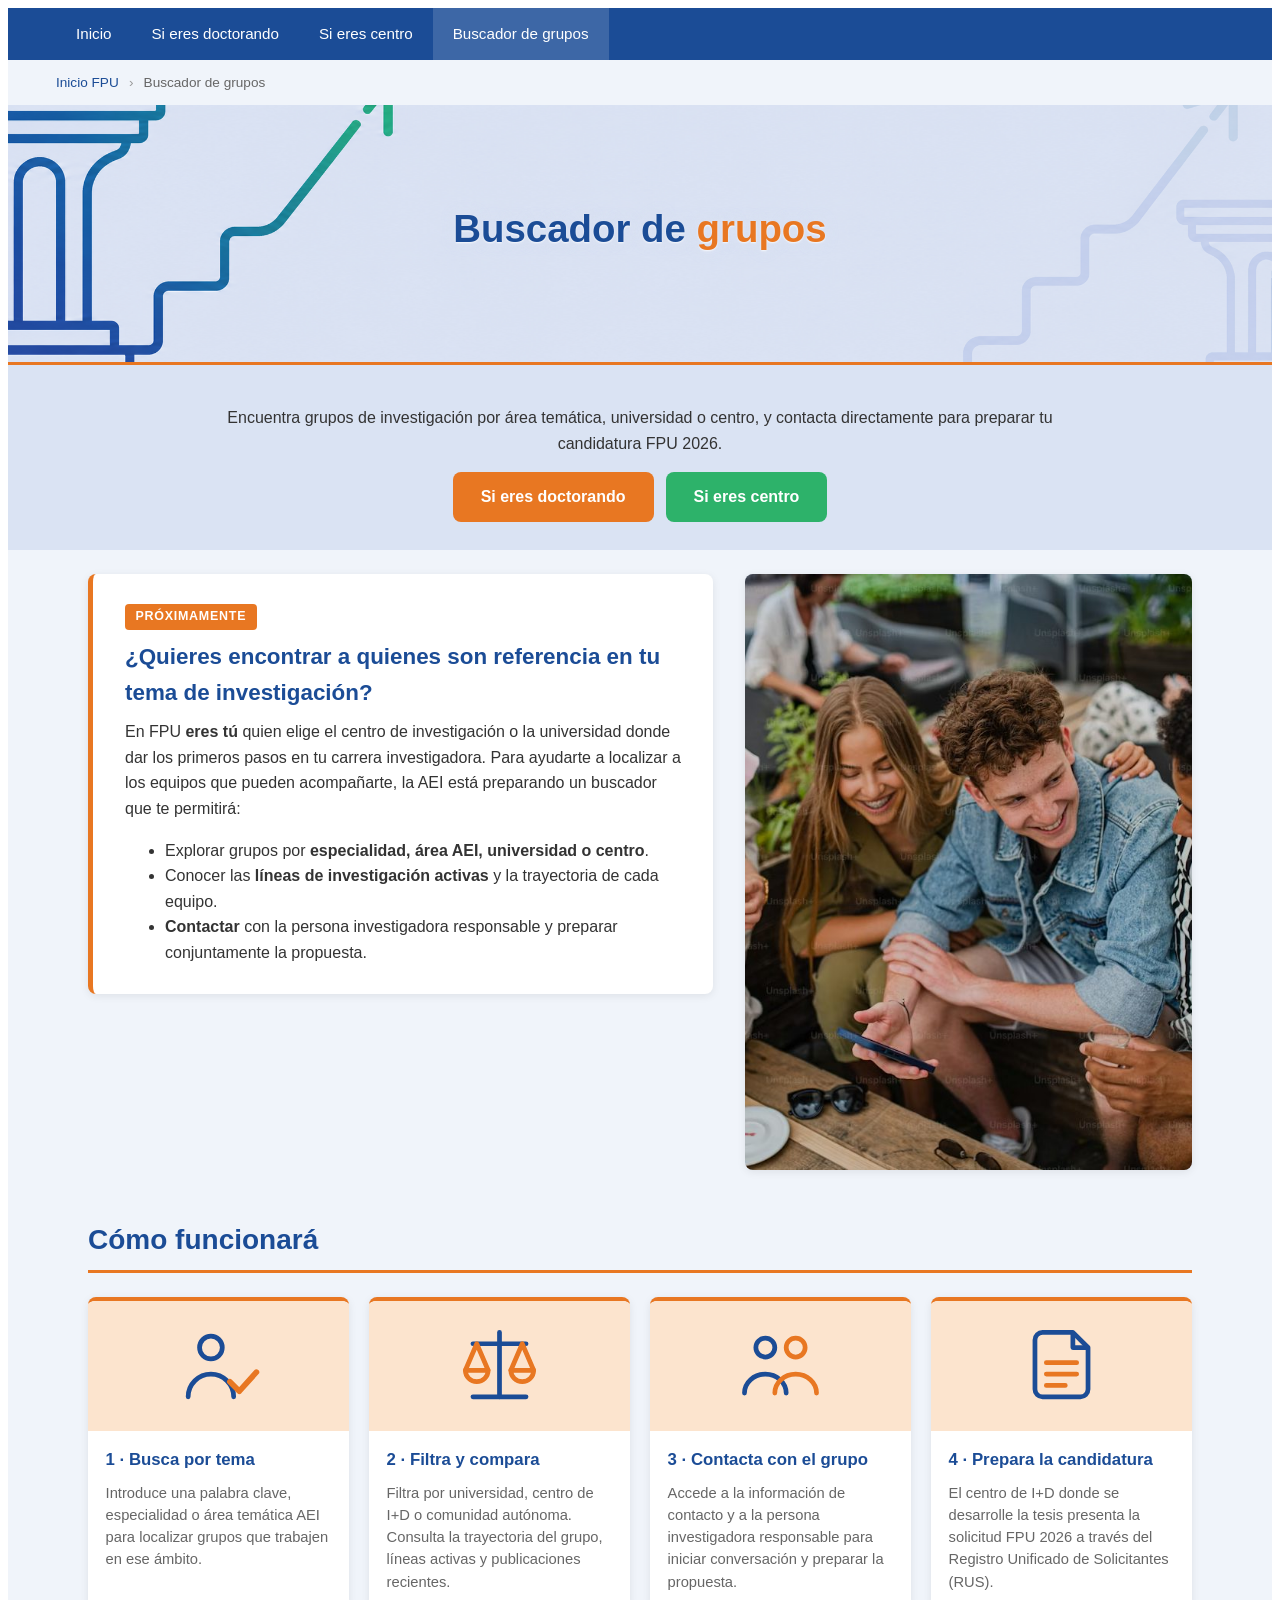
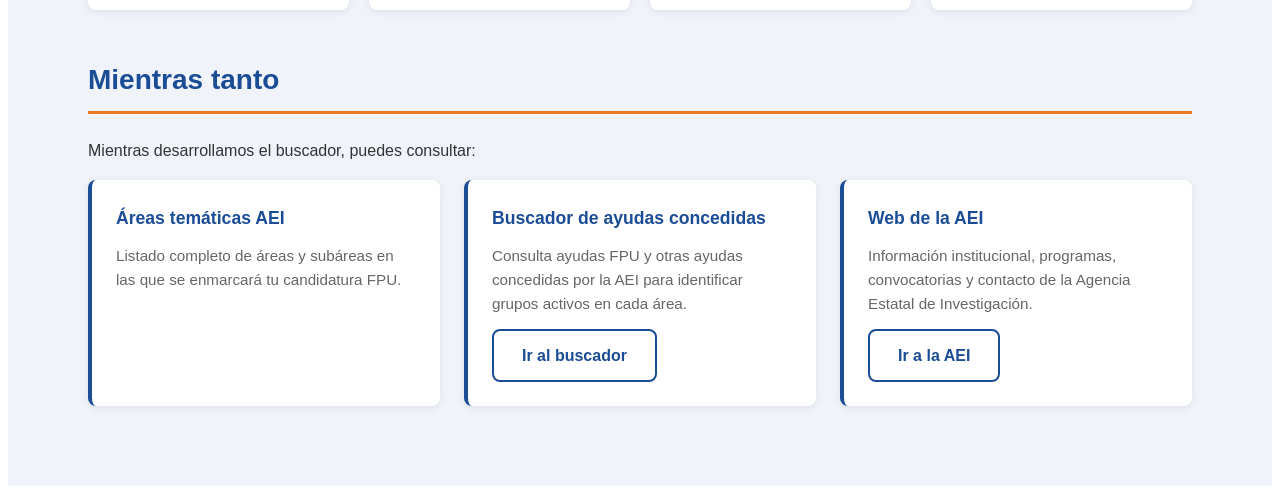
==== commit 9704aba8: "Actualizacion 13/05/2026 17:00:52,26" ====
--- a/buscador-grupos.html
+++ b/buscador-grupos.html
@@ -1,1112 +1,1266 @@
-<!DOCTYPE html>
-<html lang="es">
-<head>
-<meta charset="UTF-8">
-<meta name="viewport" content="width=device-width, initial-scale=1.0">
-<title>Buscador de grupos y personas expertas — FPU 2026 | AEI</title>
-<meta name="description" content="Buscador de grupos de investigación y personas expertas para candidaturas FPU 2026. Localiza grupos por área temática, universidad o centro y contacta para preparar conjuntamente la propuesta.">
-</head>
-<body>
-<div class="fpu-page">
-
-<!-- ===== CSS:BEGIN (auto-sync from assets/styles.css) ===== -->
-<style>
-/* ==========================================================================
-   ESTILOS GLOBALES — Web Convocatoria FPU 2026 (AEI)
-   Paleta: azul AEI + acento naranja FPU
-   ========================================================================== */
-
-:root {
-  --aei-azul: #1b4c96;
-  --aei-azul-oscuro: #143a73;
-  --aei-azul-claro: #dae3f3;
-  --fpu-naranja: #e87722;
-  --fpu-naranja-oscuro: #b85e15;
-  --fpu-naranja-claro: #fce4ce;
-  --fondo-claro: #f0f4fa;
-  --fondo-blanco: #ffffff;
-  --texto-principal: #333333;
-  --texto-secundario: #666666;
-  --texto-claro: #ffffff;
-  --borde-suave: #d0daea;
-  --sombra-suave: 0 2px 8px rgba(0, 0, 0, 0.08);
-  --sombra-media: 0 4px 16px rgba(0, 0, 0, 0.12);
-  --radio-borde: 8px;
-  --transicion: 0.3s ease;
-}
-
-/* --- Reset y base --- */
-:where(.fpu-page, .fpu-page *, .fpu-page *::before, .fpu-page *::after) {
-  box-sizing: border-box;
-}
-.fpu-page { scroll-behavior: smooth; }
-.fpu-page {
-  font-family: -apple-system, BlinkMacSystemFont, "Segoe UI", Roboto, "Helvetica Neue", Arial, sans-serif;
-  color: var(--texto-principal);
-  background-color: var(--fondo-claro);
-  line-height: 1.6;
-  margin: 0;
-  padding: 0;
-}
-:where(.fpu-page) img { max-width: 100%; height: auto; }
-:where(.fpu-page) a {
-  color: var(--aei-azul);
-  text-decoration: none;
-  transition: color var(--transicion);
-}
-:where(.fpu-page) a:hover {
-  color: var(--aei-azul-oscuro);
-  text-decoration: underline;
-}
-
-/* --- Navegación principal --- */
-.nav-principal { background: var(--aei-azul); }
-.nav-principal .container {
-  max-width: 1200px;
-  margin: 0 auto;
-  padding: 0 1rem;
-  display: flex;
-  align-items: center;
-  justify-content: space-between;
-}
-.nav-principal ul {
-  list-style: none; margin: 0; padding: 0;
-  display: flex; flex-wrap: wrap;
-}
-.nav-principal li a {
-  display: block;
-  color: var(--texto-claro);
-  padding: 0.85rem 1.25rem;
-  font-size: 0.95rem;
-  font-weight: 500;
-  transition: background var(--transicion);
-  white-space: nowrap;
-}
-.nav-principal li a:hover,
-.nav-principal li a.active {
-  background: rgba(255, 255, 255, 0.15);
-  text-decoration: none;
-}
-.nav-principal li a.nav-destacado {
-  background: var(--fpu-naranja);
-  color: var(--texto-claro);
-  font-weight: 600;
-}
-.nav-principal li a.nav-destacado:hover {
-  background: var(--fpu-naranja-oscuro);
-}
-.nav-toggle {
-  display: none;
-  background: none;
-  border: none;
-  color: var(--texto-claro);
-  font-size: 1.5rem;
-  cursor: pointer;
-  padding: 0.5rem;
-}
-
-/* --- Breadcrumb --- */
-.breadcrumb {
-  max-width: 1200px;
-  margin: 0 auto;
-  padding: 0.75rem 1rem;
-  font-size: 0.85rem;
-  color: var(--texto-secundario);
-}
-.breadcrumb a { color: var(--aei-azul); }
-.breadcrumb span { margin: 0 0.4rem; color: #999; }
-
-/* --- Contenido principal (margen lateral generoso) --- */
-.fpu-page main { max-width: 1200px; margin: 0 auto; padding: 0 2rem 2rem; }
-@media (min-width: 1100px) {
-  .fpu-page main { padding: 0 3rem 2rem; }
-}
-
-/* --- Secciones --- */
-.seccion { margin-bottom: 3rem; }
-.seccion-titulo {
-  font-size: 1.75rem;
-  color: var(--aei-azul);
-  margin-bottom: 1.5rem;
-  padding-bottom: 0.5rem;
-  border-bottom: 3px solid var(--fpu-naranja);
-  font-weight: 700;
-}
-.seccion-subtitulo {
-  font-size: 1.25rem;
-  color: var(--aei-azul);
-  margin-bottom: 1rem;
-  font-weight: 600;
-}
-
-/* --- Tarjetas --- */
-.tarjetas-grid {
-  display: grid;
-  grid-template-columns: repeat(auto-fill, minmax(280px, 1fr));
-  gap: 1.5rem;
-}
-.tarjeta {
-  background: var(--fondo-blanco);
-  border-radius: var(--radio-borde);
-  box-shadow: var(--sombra-suave);
-  padding: 1.5rem;
-  transition: box-shadow var(--transicion), transform var(--transicion);
-  border-left: 4px solid var(--aei-azul);
-}
-.tarjeta:hover {
-  box-shadow: var(--sombra-media);
-  transform: translateY(-2px);
-}
-.tarjeta h3 {
-  color: var(--aei-azul);
-  font-size: 1.1rem;
-  margin: 0 0 0.75rem;
-}
-.tarjeta p { color: var(--texto-secundario); font-size: 0.95rem; margin: 0 0 0.75rem; }
-
-/* --- Botones --- */
-.btn-aei, .btn-fpu, .btn-fpu-outline {
-  display: inline-block;
-  padding: 0.75rem 1.75rem;
-  border-radius: var(--radio-borde);
-  font-weight: 600;
-  font-size: 1rem;
-  border: none;
-  cursor: pointer;
-  transition: background var(--transicion), color var(--transicion), transform var(--transicion);
-}
-.btn-aei { background: var(--aei-azul); color: var(--texto-claro); }
-.btn-aei:hover { background: var(--aei-azul-oscuro); color: var(--texto-claro); text-decoration: none; }
-.btn-fpu { background: var(--fpu-naranja); color: var(--texto-claro); }
-.btn-fpu:hover { background: var(--fpu-naranja-oscuro); color: var(--texto-claro); text-decoration: none; }
-.btn-fpu-outline {
-  background: transparent;
-  color: var(--aei-azul);
-  border: 2px solid var(--aei-azul);
-}
-.btn-fpu-outline:hover {
-  background: var(--aei-azul);
-  color: var(--texto-claro);
-  text-decoration: none;
-}
-
-/* --- Hero / Banner: TÍTULO DENTRO del banner entre los iconos; texto+botones debajo --- */
-.hero {
-  background: var(--aei-azul-claro);
-  color: var(--texto-principal);
-  position: relative;
-  overflow: hidden;
-}
-.hero-banner-area {
-  position: relative;
-  width: 100%;
-  height: 200px;
-  background: url('assets/banner-fpu.png') center / cover no-repeat;
-  border-bottom: 3px solid var(--fpu-naranja);
-  display: flex;
-  align-items: center;
-  justify-content: center;
-}
-.hero-titulo-banner {
-  /* máximo 600px y mucho padding lateral para que NUNCA pise los iconos */
-  max-width: 600px;
-  width: calc(100% - 360px);
-  text-align: center;
-  padding: 0 1rem;
-}
-.hero-titulo-banner h1 {
-  font-size: clamp(1.2rem, 2.2vw, 1.85rem);
-  font-weight: 800;
-  line-height: 1.15;
-  margin: 0;
-  color: var(--aei-azul);
-  text-shadow: 0 1px 2px rgba(255,255,255,0.75), 0 0 12px rgba(218,227,243,0.6);
-}
-.hero-titulo-banner h1 span { color: var(--fpu-naranja); }
-
-.hero-debajo {
-  max-width: 900px;
-  margin: 0 auto;
-  text-align: center;
-  padding: 1.5rem 1.5rem 1.75rem;
-}
-.hero-debajo p {
-  font-size: 1.05rem;
-  color: var(--aei-azul-oscuro);
-  margin: 0 auto 1.25rem;
-  line-height: 1.6;
-  max-width: 700px;
-}
-.hero-botones {
-  display: flex;
-  gap: 0.75rem;
-  flex-wrap: wrap;
-  justify-content: center;
-}
-
-/* Botón verde (complementario para "Si eres centro" desde otras páginas) */
-.btn-verde {
-  display: inline-block;
-  padding: 0.75rem 1.75rem;
-  border-radius: var(--radio-borde);
-  font-weight: 600;
-  font-size: 1rem;
-  background: #2db26a;
-  color: var(--texto-claro);
-  border: none;
-  cursor: pointer;
-  transition: background var(--transicion);
-}
-.btn-verde:hover { background: #1f8a4f; color: var(--texto-claro); text-decoration: none; }
-
-@media (max-width: 900px) {
-  .hero-banner-area { height: 160px; }
-  .hero-titulo-banner { width: calc(100% - 220px); }
-  .hero-titulo-banner h1 { font-size: 1.15rem; }
-}
-@media (max-width: 600px) {
-  .hero-banner-area { height: 120px; }
-  .hero-titulo-banner { width: calc(100% - 140px); }
-  .hero-titulo-banner h1 { font-size: 0.95rem; }
-  .hero-debajo { padding: 1rem 0.75rem 1.25rem; }
-}
-
-/* --- Datos clave (cuadrícula 2×2 por defecto) --- */
-.datos-clave {
-  display: grid;
-  grid-template-columns: repeat(2, 1fr);
-  gap: 1rem;
-  margin: 1.5rem 0;
-}
-.dato-item {
-  background: var(--fondo-blanco);
-  border-radius: var(--radio-borde);
-  padding: 1.25rem;
-  text-align: center;
-  box-shadow: var(--sombra-suave);
-  border-top: 4px solid var(--fpu-naranja);
-}
-.dato-numero {
-  font-size: 2rem;
-  font-weight: 800;
-  color: var(--aei-azul);
-  line-height: 1.1;
-}
-.dato-label {
-  color: var(--texto-secundario);
-  font-size: 0.9rem;
-  margin-top: 0.25rem;
-}
-
-/* --- Novedades destacadas (lista) --- */
-.novedades-destacadas {
-  background: var(--fondo-blanco);
-  border-radius: var(--radio-borde);
-  padding: 2rem 2.5rem;
-  box-shadow: var(--sombra-suave);
-  position: relative;
-}
-.novedades-destacadas::before {
-  content: "";
-  position: absolute;
-  top: 0; left: 0; right: 0;
-  height: 4px;
-  background: linear-gradient(90deg, var(--aei-azul), var(--fpu-naranja));
-  border-radius: var(--radio-borde) var(--radio-borde) 0 0;
-}
-.novedad-item {
-  display: flex;
-  gap: 1rem;
-  padding: 1.25rem 0;
-  border-bottom: 1px solid var(--borde-suave);
-  align-items: center;
-}
-.novedad-item:last-child { border-bottom: none; }
-.novedad-icono {
-  flex-shrink: 0;
-  width: 44px;
-  height: 44px;
-  border-radius: 50%;
-  background: var(--aei-azul);
-  color: var(--texto-claro);
-  display: flex;
-  align-items: center;
-  justify-content: center;
-  font-weight: 700;
-  font-size: 1.1rem;
-}
-.novedad-texto {
-  flex: 1 1 auto;
-}
-.novedad-texto h3 {
-  color: var(--aei-azul);
-  font-size: 1.15rem;
-  margin: 0 0 0.4rem;
-}
-.novedad-texto p { margin: 0; color: var(--texto-secundario); }
-.novedad-img {
-  flex-shrink: 0;
-  width: 72px;
-  height: 72px;
-  display: flex;
-  align-items: center;
-  justify-content: center;
-  background: var(--fpu-naranja-claro);
-  border-radius: 12px;
-  padding: 10px;
-}
-.novedad-img img { width: 100%; height: 100%; display: block; }
-@media (max-width: 600px) {
-  .novedad-img { width: 56px; height: 56px; padding: 6px; }
-}
-
-/* --- CTA destacada: buscador de grupos / personas expertas --- */
-.cta-buscador {
-  display: grid;
-  grid-template-columns: 1fr auto;
-  gap: 2rem;
-  align-items: center;
-  background: linear-gradient(135deg, var(--aei-azul) 0%, var(--aei-azul-oscuro) 100%);
-  color: var(--texto-claro);
-  border-radius: var(--radio-borde);
-  padding: 2.5rem 2.5rem;
-  box-shadow: var(--sombra-media);
-  position: relative;
-  overflow: hidden;
-}
-.cta-buscador::after {
-  content: "";
-  position: absolute;
-  top: 0; left: 0; right: 0;
-  height: 5px;
-  background: var(--fpu-naranja);
-}
-.cta-buscador-tag {
-  display: inline-block;
-  background: var(--fpu-naranja);
-  color: var(--texto-claro);
-  padding: 0.2rem 0.7rem;
-  border-radius: 4px;
-  font-size: 0.78rem;
-  font-weight: 700;
-  letter-spacing: 0.06em;
-  text-transform: uppercase;
-  margin-bottom: 0.85rem;
-}
-.cta-buscador h2 {
-  margin: 0 0 0.75rem;
-  font-size: 1.6rem;
-  color: var(--texto-claro);
-  font-weight: 700;
-}
-.cta-buscador p {
-  margin: 0 0 0.85rem;
-  color: rgba(255, 255, 255, 0.92);
-  line-height: 1.6;
-}
-.cta-buscador p:last-of-type { margin-bottom: 1.25rem; }
-.cta-buscador strong { color: var(--fpu-naranja-claro); font-weight: 700; }
-.cta-buscador .btn-fpu {
-  background: var(--fpu-naranja);
-  color: var(--texto-claro);
-}
-.cta-buscador .btn-fpu:hover { background: var(--fpu-naranja-oscuro); }
-.cta-buscador-icono {
-  font-size: 6rem;
-  line-height: 1;
-  color: rgba(255, 255, 255, 0.18);
-  user-select: none;
-}
-@media (max-width: 768px) {
-  .cta-buscador { grid-template-columns: 1fr; padding: 1.75rem; }
-  .cta-buscador h2 { font-size: 1.3rem; }
-  .cta-buscador-icono { font-size: 4rem; text-align: center; }
-}
-
-/* --- Aviso "Próximamente" (página buscador-grupos) --- */
-.aviso-proximamente {
-  background: var(--fondo-blanco);
-  border-left: 5px solid var(--fpu-naranja);
-  border-radius: var(--radio-borde);
-  padding: 1.75rem 2rem;
-  box-shadow: var(--sombra-suave);
-}
-.aviso-proximamente h2 {
-  color: var(--aei-azul);
-  margin: 0 0 0.5rem;
-  font-size: 1.4rem;
-}
-.aviso-proximamente p { margin: 0 0 0.75rem; }
-.aviso-proximamente p:last-child { margin-bottom: 0; }
-.aviso-tag {
-  display: inline-block;
-  background: var(--fpu-naranja);
-  color: var(--texto-claro);
-  padding: 0.18rem 0.65rem;
-  border-radius: 4px;
-  font-size: 0.78rem;
-  font-weight: 700;
-  letter-spacing: 0.06em;
-  text-transform: uppercase;
-  margin-bottom: 0.6rem;
-}
-
-/* --- Tarjeta de convocatoria --- */
-.convocatoria-card {
-  background: var(--fondo-blanco);
-  border-radius: var(--radio-borde);
-  box-shadow: var(--sombra-suave);
-  padding: 1.25rem 1.5rem;
-  margin-bottom: 1rem;
-  display: flex;
-  align-items: center;
-  justify-content: space-between;
-  gap: 1rem;
-  border-left: 4px solid var(--aei-azul);
-  flex-wrap: wrap;
-}
-.convocatoria-card.vigente { border-left-color: var(--fpu-naranja); }
-.convocatoria-info h3 { margin: 0; font-size: 1.05rem; color: var(--aei-azul); }
-.convocatoria-info .anio {
-  display: inline-block;
-  background: var(--aei-azul);
-  color: var(--texto-claro);
-  padding: 0.1rem 0.55rem;
-  border-radius: 4px;
-  font-size: 0.85rem;
-  margin-right: 0.5rem;
-}
-.convocatoria-info .estado {
-  display: inline-block;
-  margin-top: 0.4rem;
-  font-size: 0.85rem;
-  color: var(--texto-secundario);
-}
-.convocatoria-info .estado.abierta { color: var(--fpu-naranja-oscuro); font-weight: 600; }
-
-/* --- Sección con imagen --- */
-.seccion-con-imagen {
-  display: grid;
-  grid-template-columns: 1.4fr 1fr;
-  gap: 2rem;
-  align-items: center;
-}
-.seccion-imagen {
-  width: 100%;
-  border-radius: var(--radio-borde);
-  box-shadow: var(--sombra-suave);
-}
-
-/* --- Fechas clave (cards con fecha grande + descripción) --- */
-.fechas-clave {
-  display: grid;
-  grid-template-columns: repeat(auto-fit, minmax(220px, 1fr));
-  gap: 1.25rem;
-}
-.fecha-card {
-  background: var(--fondo-blanco);
-  border-radius: var(--radio-borde);
-  padding: 1.25rem 1.5rem;
-  box-shadow: var(--sombra-suave);
-  border-left: 5px solid var(--fpu-naranja);
-  position: relative;
-}
-.fecha-card .badge {
-  display: inline-block;
-  background: var(--fpu-naranja-claro);
-  color: var(--fpu-naranja-oscuro);
-  font-size: 0.75rem;
-  font-weight: 700;
-  letter-spacing: 0.05em;
-  text-transform: uppercase;
-  padding: 0.2rem 0.6rem;
-  border-radius: 999px;
-  margin-bottom: 0.6rem;
-}
-.fecha-card .fecha-grande {
-  font-size: 1.35rem;
-  font-weight: 800;
-  color: var(--aei-azul);
-  line-height: 1.15;
-  margin: 0 0 0.35rem;
-}
-.fecha-card p {
-  margin: 0;
-  color: var(--texto-secundario);
-  font-size: 0.95rem;
-  line-height: 1.5;
-}
-.aviso-fechas {
-  background: var(--aei-azul-claro);
-  border-left: 4px solid var(--aei-azul);
-  padding: 0.85rem 1.1rem;
-  border-radius: var(--radio-borde);
-  color: var(--aei-azul-oscuro);
-  font-size: 0.92rem;
-  margin-top: 1rem;
-}
-
-/* --- Foto panorámica de ancho completo (altura reducida 25%, separada del hero) --- */
-.foto-jovenes {
-  margin: 2rem 0;
-  border-radius: var(--radio-borde);
-  overflow: hidden;
-  box-shadow: var(--sombra-suave);
-  background: var(--aei-azul-claro);
-}
-.foto-jovenes img {
-  display: block;
-  width: 100%;
-  height: auto;
-  max-height: 270px;   /* antes 360px → -25% */
-  object-fit: cover;
-}
-.foto-jovenes figcaption {
-  background: var(--fondo-blanco);
-  color: var(--texto-secundario);
-  font-size: 0.85rem;
-  padding: 0.6rem 1rem;
-  text-align: center;
-  font-style: italic;
-}
-
-/* --- Placeholder de imagen pendiente (mientras decidimos la foto definitiva) --- */
-.placeholder-imagen {
-  margin: 0;
-  width: 100%;
-  min-height: 220px;
-  display: flex;
-  flex-direction: column;
-  align-items: center;
-  justify-content: center;
-  text-align: center;
-  border-radius: var(--radio-borde);
-  background: repeating-linear-gradient(
-    45deg,
-    var(--aei-azul-claro),
-    var(--aei-azul-claro) 14px,
-    #c8d6ee 14px,
-    #c8d6ee 28px
-  );
-  color: var(--aei-azul-oscuro);
-  font-size: 0.95rem;
-  font-style: italic;
-  padding: 1.5rem;
-  border: 2px dashed var(--aei-azul);
-}
-.placeholder-imagen .ph-icon { font-size: 2rem; margin-bottom: 0.5rem; }
-.placeholder-imagen figcaption { color: var(--aei-azul-oscuro); }
-
-/* Variante en banda ancha (para secciones full-width) */
-.placeholder-imagen.ancha { min-height: 180px; }
-
-/* --- Tabla simple --- */
-.tabla-simple {
-  width: 100%;
-  border-collapse: collapse;
-  background: var(--fondo-blanco);
-  box-shadow: var(--sombra-suave);
-  border-radius: var(--radio-borde);
-  overflow: hidden;
-}
-.tabla-simple th, .tabla-simple td {
-  padding: 0.75rem 1rem;
-  text-align: left;
-  border-bottom: 1px solid var(--borde-suave);
-  vertical-align: top;
-}
-.tabla-simple thead {
-  background: var(--aei-azul);
-  color: var(--texto-claro);
-}
-.tabla-simple tbody tr:hover { background: var(--fondo-claro); }
-.tabla-simple tbody tr:last-child td { border-bottom: none; }
-
-/* --- Acordeón (FAQ / detalles) --- */
-.acordeon-item {
-  background: var(--fondo-blanco);
-  border-radius: var(--radio-borde);
-  box-shadow: var(--sombra-suave);
-  margin-bottom: 0.75rem;
-  overflow: hidden;
-}
-.acordeon-header {
-  width: 100%;
-  text-align: left;
-  background: none;
-  border: none;
-  padding: 1rem 1.25rem;
-  font-size: 1.05rem;
-  font-weight: 600;
-  color: var(--aei-azul);
-  cursor: pointer;
-  display: flex;
-  justify-content: space-between;
-  align-items: center;
-  gap: 1rem;
-}
-.acordeon-header::after {
-  content: "+";
-  font-size: 1.5rem;
-  color: var(--fpu-naranja);
-  transition: transform var(--transicion);
-}
-.acordeon-header.activo::after { content: "−"; }
-.acordeon-contenido {
-  display: none;
-  padding: 0 1.25rem 1.25rem;
-  color: var(--texto-principal);
-  border-top: 1px solid var(--borde-suave);
-}
-.acordeon-contenido.activo { display: block; }
-
-/* --- Banner cofinanciación / footer --- */
-.banner-cofinanciacion {
-  background: var(--fondo-blanco);
-  border-top: 1px solid var(--borde-suave);
-  margin-top: 2rem;
-  padding: 1.5rem 1rem;
-}
-.banner-cofinanciacion .container {
-  max-width: 1200px;
-  margin: 0 auto;
-  display: flex;
-  align-items: center;
-  gap: 1.5rem;
-  flex-wrap: wrap;
-}
-.cofinanciacion-texto {
-  margin: 0;
-  font-size: 0.9rem;
-  color: var(--texto-secundario);
-  line-height: 1.5;
-}
-
-/* --- Paleta verde alternativa para centros.html --- */
-.fpu-page.tema-verde {
-  --fpu-naranja: #2db26a;
-  --fpu-naranja-oscuro: #1f8a4f;
-  --fpu-naranja-claro: #d6f0e2;
-}
-
-/* --- Sección a 2 columnas: contenido izq + foto vertical dcha --- */
-.seccion-2col {
-  display: grid;
-  grid-template-columns: 1.4fr 1fr;
-  gap: 2rem;
-  align-items: start;
-}
-.seccion-2col-foto {
-  width: 100%;
-  border-radius: var(--radio-borde);
-  overflow: hidden;
-  box-shadow: var(--sombra-suave);
-  background: var(--aei-azul-claro);
-}
-.seccion-2col-foto img {
-  width: 100%;
-  display: block;
-  aspect-ratio: 3 / 4;
-  object-fit: cover;
-}
-/* Variante: datos-clave dentro de la columna izquierda en 2 columnas (2x2) */
-.seccion-2col .datos-clave { grid-template-columns: repeat(2, 1fr); }
-@media (max-width: 900px) {
-  .seccion-2col { grid-template-columns: 1fr; }
-  .seccion-2col-foto img { aspect-ratio: 4 / 3; }
-}
-
-/* --- "Lo que ofrece la ayuda": 4 datos (2x2) izq + texto dcha --- */
-.ofrece-grid {
-  display: grid;
-  grid-template-columns: 1fr 1.2fr;
-  gap: 2rem;
-  align-items: center;
-}
-.ofrece-grid .datos-clave { grid-template-columns: repeat(2, 1fr); margin: 0; }
-.ofrece-grid .texto p { margin: 0 0 1rem; }
-@media (max-width: 900px) {
-  .ofrece-grid { grid-template-columns: 1fr; }
-}
-
-/* --- "Tu directora de tesis": foto vertical + texto sobre viñeta --- */
-.directora-grid {
-  display: grid;
-  grid-template-columns: 1fr 1.6fr;
-  gap: 2rem;
-  align-items: center;
-}
-.directora-foto {
-  width: 100%;
-  aspect-ratio: 3 / 4;
-  object-fit: cover;
-  border-radius: var(--radio-borde);
-  box-shadow: var(--sombra-media);
-  display: block;
-}
-.directora-texto {
-  background: radial-gradient(ellipse at 30% 25%, rgba(255,255,255,0.95) 0%, rgba(218,227,243,0.55) 70%, rgba(218,227,243,0.4) 100%);
-  padding: 1.75rem 2rem;
-  border-radius: var(--radio-borde);
-  box-shadow: var(--sombra-suave);
-}
-.directora-texto p:first-child { margin-top: 0; }
-.directora-texto p:last-child { margin-bottom: 0; }
-@media (max-width: 900px) {
-  .directora-grid { grid-template-columns: 1fr; }
-}
-
-/* --- Bloques destacados para doctorandos (azul claro / naranja semi) --- */
-.bloque-destacado {
-  background: var(--fpu-naranja-claro);
-  border-radius: var(--radio-borde);
-  padding: 1.5rem 1.85rem;
-  margin: 1.5rem 0;
-  border-left: 4px solid var(--fpu-naranja);
-}
-.bloque-destacado.azul {
-  background: var(--aei-azul-claro);
-  border-left-color: var(--aei-azul);
-}
-.bloque-destacado h3 { margin-top: 0; color: var(--aei-azul); }
-.bloque-destacado :last-child { margin-bottom: 0; }
-
-/* --- Novedades en acordeones con fondo gradiente naranja --- */
-.novedades-acordeon-lista {
-  display: flex;
-  flex-direction: column;
-  gap: 0.85rem;
-}
-.novedad-acordeon {
-  background: linear-gradient(135deg, var(--fpu-naranja-claro) 0%, rgba(232,119,34,0.18) 100%);
-  border-radius: var(--radio-borde);
-  overflow: hidden;
-  transition: box-shadow var(--transicion), transform var(--transicion);
-  border: 1px solid rgba(232,119,34,0.25);
-}
-.novedad-acordeon:hover { box-shadow: var(--sombra-media); transform: translateY(-1px); }
-.novedad-acordeon-header {
-  width: 100%;
-  display: flex;
-  align-items: center;
-  gap: 1rem;
-  padding: 1rem 1.25rem;
-  background: none;
-  border: none;
-  cursor: pointer;
-  text-align: left;
-  font-family: inherit;
-}
-.novedad-acordeon-num {
-  flex-shrink: 0;
-  width: 36px; height: 36px;
-  border-radius: 50%;
-  background: var(--fpu-naranja);
-  color: #fff;
-  display: flex; align-items: center; justify-content: center;
-  font-weight: 800;
-  box-shadow: 0 2px 6px rgba(232,119,34,0.4);
-}
-.novedad-acordeon-titulo {
-  flex: 1;
-  color: var(--aei-azul-oscuro);
-  font-weight: 700;
-  font-size: 1.05rem;
-  line-height: 1.3;
-}
-.novedad-acordeon-chevron {
-  flex-shrink: 0;
-  color: var(--fpu-naranja-oscuro);
-  font-size: 1.4rem;
-  line-height: 1;
-  transition: transform 0.35s ease;
-  user-select: none;
-}
-.novedad-acordeon.abierto .novedad-acordeon-chevron { transform: rotate(180deg); }
-.novedad-acordeon-cuerpo {
-  max-height: 0;
-  overflow: hidden;
-  transition: max-height 0.45s ease;
-}
-.novedad-acordeon.abierto .novedad-acordeon-cuerpo { max-height: 500px; }
-.novedad-acordeon-cuerpo-inner {
-  display: flex;
-  align-items: center;
-  gap: 1rem;
-  padding: 0 1.25rem 1.25rem 4.4rem;
-  color: var(--aei-azul-oscuro);
-}
-.novedad-acordeon-cuerpo-inner p { margin: 0; flex: 1; }
-.novedad-acordeon-cuerpo-inner .novedad-img-mini {
-  flex-shrink: 0;
-  width: 60px; height: 60px;
-  background: rgba(255,255,255,0.65);
-  border-radius: 10px;
-  padding: 8px;
-  display: flex; align-items: center; justify-content: center;
-}
-.novedad-acordeon-cuerpo-inner .novedad-img-mini img { width: 100%; height: 100%; }
-
-/* --- Fechas: orden invertido (fecha arriba, descripción, badge abajo) --- */
-.fecha-card { display: flex; flex-direction: column; }
-.fecha-card .fecha-grande { order: 1; margin-bottom: 0.5rem; }
-.fecha-card p           { order: 2; margin-bottom: 0.75rem; }
-.fecha-card .badge      { order: 3; align-self: flex-start; margin-bottom: 0; }
-
-/* --- Carrusel auto-rotación (3 visibles desktop) --- */
-.carrusel-wrapper {
-  position: relative;
-  overflow: hidden;
-  padding: 0.5rem 0;
-  /* máscara opcional para sutil fade lateral */
-  mask-image: linear-gradient(90deg, transparent 0, #000 5%, #000 95%, transparent 100%);
-  -webkit-mask-image: linear-gradient(90deg, transparent 0, #000 5%, #000 95%, transparent 100%);
-}
-.carrusel-pista {
-  display: flex;
-  gap: 1.25rem;
-  width: max-content;
-  animation: carrusel-auto 30s linear infinite;
-}
-.carrusel-wrapper:hover .carrusel-pista { animation-play-state: paused; }
-.carrusel-item {
-  flex: 0 0 320px;        /* ancho fijo por item */
-}
-@keyframes carrusel-auto {
-  from { transform: translateX(0); }
-  to   { transform: translateX(-50%); }   /* funciona si la pista contiene 2 copias */
-}
-@media (max-width: 900px) {
-  .carrusel-item { flex: 0 0 260px; }
-  .carrusel-pista { animation-duration: 22s; }
-}
-
-/* --- Utilidades --- */
-.text-center { text-align: center; }
-.text-azul { color: var(--aei-azul); }
-.text-verde { color: var(--fpu-naranja-oscuro); }
-.bg-blanco { background: var(--fondo-blanco); }
-.mt-2 { margin-top: 1rem; }
-.mt-3 { margin-top: 1.5rem; }
-.mb-2 { margin-bottom: 1rem; }
-.mb-3 { margin-bottom: 1.5rem; }
-
-/* --- Responsive --- */
-@media (max-width: 900px) {
-  .seccion-con-imagen { grid-template-columns: 1fr; }
-}
-@media (max-width: 768px) {
-  .nav-toggle { display: block; }
-  .nav-principal ul {
-    display: none;
-    flex-direction: column;
-    width: 100%;
-  }
-  .nav-principal ul.nav-open { display: flex; }
-  .nav-principal .container { flex-wrap: wrap; }
-  .nav-principal li a {
-    padding: 0.75rem 1rem;
-    border-top: 1px solid rgba(255, 255, 255, 0.1);
-  }
-  .tarjetas-grid { grid-template-columns: 1fr; }
-  .datos-clave { grid-template-columns: 1fr; }
-  .seccion-titulo { font-size: 1.4rem; }
-  .hero-texto h1 { font-size: 1.85rem; }
-  .hero { padding: 2.5rem 1rem; }
-}
-@media (max-width: 480px) {
-  .btn-aei, .btn-fpu, .btn-fpu-outline {
-    display: block;
-    text-align: center;
-    width: 100%;
-  }
-}
-                                                                                                                                                                                                                                                                                                                                                                                                                                                                                                                                                                                                                                                                                                                                                                                                                                                                                                                                                                                                                                                                                                                                                                                                                                                                                                                                                                                                                                                                                                                                                                                                                                                                                                                                                                                                                                                                                                                                                                                                                                                                                                                                                                                                                                                                                                                                                                                                                                                                                                                                                                                                                                                                                                                                                                                                                                                                                                                                                                                                                                                                                                                                                                                                                                                                                                                                                                                                                                                                                                                                                                                                                                                                                                                                                                                                                                                                                                                                                                                                                                                                                                                                                                                                                                                                                                                                                                                                                                                                                                                                                                                                                                                                                                                                                                                                                                                                                                                                                                                                                                                                                                                                                                                                                                                                                    
-</style>
-<!-- ===== CSS:END ===== -->
-
-<nav aria-label="Navegación principal" class="nav-principal">
-    <div class="container">
-      <button aria-expanded="false" aria-label="Abrir menú" class="nav-toggle">☰</button>
-      <ul id="nav-menu">
-                <li><a href="index.html">Inicio</a></li>
-                <li><a href="doctorandos.html">Si eres doctorando</a></li>
-                <li><a href="centros.html">Si eres centro</a></li>
-                <li><a class="active" href="buscador-grupos.html">Buscador de grupos</a></li>
-              </ul>
-    </div>
-  </nav>
-
-  <div aria-label="Ruta de navegación" class="breadcrumb">
-    <a href="index.html">Inicio FPU</a>
-    <span>›</span>
-    Buscador de grupos
-  </div>
-
-  <section class="hero">
-    <div class="hero-banner-area">
-      <div class="hero-titulo-banner">
-        <h1>Buscador de <span>grupos</span></h1>
-      </div>
-    </div>
-    <div class="hero-debajo">
-      <p>Encuentra grupos de investigación por área temática, universidad o centro, y contacta directamente para preparar tu candidatura FPU 2026.</p>
-      <div class="hero-botones">
-        <a class="btn-fpu" href="doctorandos.html">Si eres doctorando</a>
-        <a class="btn-verde" href="centros.html">Si eres centro</a>
-      </div>
-    </div>
-  </section>
-
-  <main>
-
-    <!-- ===== AVISO PROXIMAMENTE (2 cols: texto + foto vertical) ===== -->
-    <section class="seccion">
-      <div class="seccion-2col">
-        <div class="seccion-2col-texto">
-          <div class="aviso-proximamente">
-            <span class="aviso-tag">Próximamente</span>
-            <h2>¿Quieres encontrar a quienes son referencia en tu tema de investigación?</h2>
-            <p>En FPU <strong>eres tú</strong> quien elige el centro de investigación o la universidad donde dar los primeros pasos en tu carrera investigadora. Para ayudarte a localizar a los equipos que pueden acompañarte, la AEI está preparando un buscador que te permitirá:</p>
-            <ul style="margin-bottom:0">
-              <li>Explorar grupos por <strong>especialidad, área AEI, universidad o centro</strong>.</li>
-              <li>Conocer las <strong>líneas de investigación activas</strong> y la trayectoria de cada equipo.</li>
-              <li><strong>Contactar</strong> con la persona investigadora responsable y preparar conjuntamente la propuesta.</li>
-            </ul>
-          </div>
-        </div>
-        <div class="seccion-2col-foto">
-          <img src="assets/fotos/foto-buscador-grupos.jpg" alt="Persona investigadora explorando líneas de trabajo">
-        </div>
-      </div>
-    </section>
-
-    <!-- ===== CÓMO FUNCIONARÁ ===== -->
-    <section class="seccion">
-      <h2 class="seccion-titulo">Cómo funcionará</h2>
-      <div class="tarjetas-grid">
-        <div class="tarjeta">
-          <h3>1 · Busca por tema</h3>
-          <p>Introduce una palabra clave, especialidad o área temática AEI para localizar grupos que trabajen en ese ámbito.</p>
-        </div>
-        <div class="tarjeta">
-          <h3>2 · Filtra y compara</h3>
-          <p>Filtra por universidad, centro de I+D o comunidad autónoma. Consulta la trayectoria del grupo, líneas activas y publicaciones recientes.</p>
-        </div>
-        <div class="tarjeta">
-          <h3>3 · Contacta con el grupo</h3>
-          <p>Accede a la información de contacto y a la persona investigadora responsable para iniciar conversación y preparar la propuesta.</p>
-        </div>
-        <div class="tarjeta">
-          <h3>4 · Prepara la candidatura</h3>
-          <p>El centro de I+D donde se desarrolle la tesis presenta la solicitud FPU 2026 a través del Registro Unificado de Solicitantes (RUS).</p>
-        </div>
-      </div>
-    </section>
-
-    <!-- ===== MIENTRAS TANTO ===== -->
-    <section class="seccion">
-      <h2 class="seccion-titulo">Mientras tanto</h2>
-      <p>Mientras desarrollamos el buscador, puedes consultar:</p>
-      <div class="tarjetas-grid">
-        <div class="tarjeta">
-          <h3>Áreas temáticas AEI</h3>
-          <p>Listado completo de áreas y subáreas en las que se enmarcará tu candidatura FPU.</p>
-          
-        </div>
-        <div class="tarjeta">
-          <h3>Buscador de ayudas concedidas</h3>
-          <p>Consulta ayudas FPU y otras ayudas concedidas por la AEI para identificar grupos activos en cada área.</p>
-          <a class="btn-fpu-outline" href="https://www.aei.gob.es/ayudas/buscar-ayudas-concedidas" target="_blank" rel="noopener">Ir al buscador</a>
-        </div>
-        <div class="tarjeta">
-          <h3>Web de la AEI</h3>
-          <p>Información institucional, programas, convocatorias y contacto de la Agencia Estatal de Investigación.</p>
-          <a class="btn-fpu-outline" href="https://www.aei.gob.es/" target="_blank" rel="noopener">Ir a la AEI</a>
-        </div>
-      </div>
-    </section>
-
-  </main>
-
-  <section class="banner-cofinanciacion">
-    <div class="container">
-      <p class="cofinanciacion-texto">
-        Funcionalidad en desarrollo · Agencia Estatal de Investigación.
-      </p>
-    </div>
-  </section>
-
-<!-- ===== JS:BEGIN (auto-sync from assets/app.js) ===== -->
-<script>
-/* ==========================================================================
-   INTERACTIVIDAD — Web Convocatoria FPU 2026
-   ========================================================================== */
-document.addEventListener('DOMContentLoaded', function () {
-  // Menú hamburguesa
-  var navToggle = document.querySelector('.nav-toggle');
-  var navMenu = document.getElementById('nav-menu');
-  if (navToggle && navMenu) {
-    navToggle.addEventListener('click', function () {
-      var isOpen = navMenu.classList.toggle('nav-open');
-      navToggle.setAttribute('aria-expanded', isOpen);
-      navToggle.innerHTML = isOpen ? '&#10005;' : '&#9776;';
-    });
-    navMenu.querySelectorAll('a').forEach(function (link) {
-      link.addEventListener('click', function () {
-        navMenu.classList.remove('nav-open');
-        navToggle.setAttribute('aria-expanded', 'false');
-        navToggle.innerHTML = '&#9776;';
-      });
-    });
-  }
-
-  // Acordeones
-  document.querySelectorAll('.acordeon-header').forEach(function (header) {
-    header.addEventListener('click', function () {
-      var contenido = this.nextElementSibling;
-      var estaActivo = this.classList.contains('activo');
-      this.closest('.seccion').querySelectorAll('.acordeon-header').forEach(function (h) {
-        h.classList.remove('activo');
-        h.nextElementSibling.classList.remove('activo');
-      });
-      if (!estaActivo) {
-        this.classList.add('activo');
-        contenido.classList.add('activo');
-      }
-    });
-  });
-
-  // Acordeones de novedades (estilo card naranja con desplegable animado)
-  document.querySelectorAll('.novedad-acordeon-header').forEach(function (header) {
-    header.addEventListener('click', function () {
-      var card = this.closest('.novedad-acordeon');
-      card.classList.toggle('abierto');
-      this.setAttribute('aria-expanded', card.classList.contains('abierto'));
-    });
-  });
-
-  // Carrusel auto: duplica los items para crear loop sin saltos
-  document.querySelectorAll('.carrusel-pista').forEach(function (pista) {
-    var items = Array.from(pista.children);
-    items.forEach(function (it) { pista.appendChild(it.cloneNode(true)); });
-  });
-
-  // Scroll suave
-  document.querySelectorAll('a[href^="#"]').forEach(function (anchor) {
-    anchor.addEventListener('click', function (e) {
-      var target = document.querySelector(this.getAttribute('href'));
-      if (target) {
-        e.preventDefault();
-        target.scrollIntoView({ behavior: 'smooth', block: 'start' });
-      }
-    });
-  });
-});
-
-</script>
-<!-- ===== JS:END ===== -->
-
-</div>
-</body>
-</html>
+<!DOCTYPE html>
+<html lang="es">
+<head>
+<meta charset="UTF-8">
+<meta name="viewport" content="width=device-width, initial-scale=1.0">
+<title>Buscador de grupos y personas expertas — FPU 2026 | AEI</title>
+<meta name="description" content="Buscador de grupos de investigación y personas expertas para candidaturas FPU 2026. Localiza grupos por área temática, universidad o centro y contacta para preparar conjuntamente la propuesta.">
+</head>
+<body>
+<div class="fpu-page">
+
+<!-- ===== CSS:BEGIN (auto-sync from assets/styles.css) ===== -->
+<style>
+/* ==========================================================================
+   ESTILOS GLOBALES — Web Convocatoria FPU 2026 (AEI)
+   Paleta: azul AEI + acento naranja FPU
+   ========================================================================== */
+
+:root {
+  --aei-azul: #1b4c96;
+  --aei-azul-oscuro: #143a73;
+  --aei-azul-claro: #dae3f3;
+  --fpu-naranja: #e87722;
+  --fpu-naranja-oscuro: #b85e15;
+  --fpu-naranja-claro: #fce4ce;
+  --fondo-claro: #f0f4fa;
+  --fondo-blanco: #ffffff;
+  --texto-principal: #333333;
+  --texto-secundario: #666666;
+  --texto-claro: #ffffff;
+  --borde-suave: #d0daea;
+  --sombra-suave: 0 2px 8px rgba(0, 0, 0, 0.08);
+  --sombra-media: 0 4px 16px rgba(0, 0, 0, 0.12);
+  --radio-borde: 8px;
+  --transicion: 0.3s ease;
+}
+
+/* --- Reset y base --- */
+:where(.fpu-page, .fpu-page *, .fpu-page *::before, .fpu-page *::after) {
+  box-sizing: border-box;
+}
+.fpu-page { scroll-behavior: smooth; }
+.fpu-page {
+  font-family: -apple-system, BlinkMacSystemFont, "Segoe UI", Roboto, "Helvetica Neue", Arial, sans-serif;
+  color: var(--texto-principal);
+  background-color: var(--fondo-claro);
+  line-height: 1.6;
+  margin: 0;
+  padding: 0;
+}
+:where(.fpu-page) img { max-width: 100%; height: auto; }
+:where(.fpu-page) a {
+  color: var(--aei-azul);
+  text-decoration: none;
+  transition: color var(--transicion);
+}
+:where(.fpu-page) a:hover {
+  color: var(--aei-azul-oscuro);
+  text-decoration: underline;
+}
+
+/* --- Navegación principal --- */
+.nav-principal { background: var(--aei-azul); }
+.nav-principal .container {
+  max-width: 1200px;
+  margin: 0 auto;
+  padding: 0 1rem;
+  display: flex;
+  align-items: center;
+  justify-content: space-between;
+}
+.nav-principal ul {
+  list-style: none; margin: 0; padding: 0;
+  display: flex; flex-wrap: wrap;
+}
+.nav-principal li a {
+  display: block;
+  color: var(--texto-claro);
+  padding: 0.85rem 1.25rem;
+  font-size: 0.95rem;
+  font-weight: 500;
+  transition: background var(--transicion);
+  white-space: nowrap;
+}
+.nav-principal li a:hover,
+.nav-principal li a.active {
+  background: rgba(255, 255, 255, 0.15);
+  text-decoration: none;
+}
+.nav-principal li a.nav-destacado {
+  background: var(--fpu-naranja);
+  color: var(--texto-claro);
+  font-weight: 600;
+}
+.nav-principal li a.nav-destacado:hover {
+  background: var(--fpu-naranja-oscuro);
+}
+.nav-toggle {
+  display: none;
+  background: none;
+  border: none;
+  color: var(--texto-claro);
+  font-size: 1.5rem;
+  cursor: pointer;
+  padding: 0.5rem;
+}
+
+/* --- Breadcrumb --- */
+.breadcrumb {
+  max-width: 1200px;
+  margin: 0 auto;
+  padding: 0.75rem 1rem;
+  font-size: 0.85rem;
+  color: var(--texto-secundario);
+}
+.breadcrumb a { color: var(--aei-azul); }
+.breadcrumb span { margin: 0 0.4rem; color: #999; }
+
+/* --- Contenido principal (margen lateral generoso) --- */
+.fpu-page main { max-width: 1200px; margin: 0 auto; padding: 0 2rem 2rem; }
+@media (min-width: 1100px) {
+  .fpu-page main { padding: 0 3rem 2rem; }
+}
+
+/* --- Secciones --- */
+.seccion { margin-bottom: 3rem; }
+.seccion-titulo {
+  font-size: 1.75rem;
+  color: var(--aei-azul);
+  margin-bottom: 1.5rem;
+  padding-bottom: 0.5rem;
+  border-bottom: 3px solid var(--fpu-naranja);
+  font-weight: 700;
+}
+.seccion-subtitulo {
+  font-size: 1.25rem;
+  color: var(--aei-azul);
+  margin-bottom: 1rem;
+  font-weight: 600;
+}
+
+/* --- Tarjetas --- */
+.tarjetas-grid {
+  display: grid;
+  grid-template-columns: repeat(auto-fill, minmax(280px, 1fr));
+  gap: 1.5rem;
+}
+.tarjeta {
+  background: var(--fondo-blanco);
+  border-radius: var(--radio-borde);
+  box-shadow: var(--sombra-suave);
+  padding: 1.5rem;
+  transition: box-shadow var(--transicion), transform var(--transicion);
+  border-left: 4px solid var(--aei-azul);
+}
+.tarjeta:hover {
+  box-shadow: var(--sombra-media);
+  transform: translateY(-2px);
+}
+.tarjeta h3 {
+  color: var(--aei-azul);
+  font-size: 1.1rem;
+  margin: 0 0 0.75rem;
+}
+.tarjeta p { color: var(--texto-secundario); font-size: 0.95rem; margin: 0 0 0.75rem; }
+
+/* --- Botones --- */
+.btn-aei, .btn-fpu, .btn-fpu-outline {
+  display: inline-block;
+  padding: 0.75rem 1.75rem;
+  border-radius: var(--radio-borde);
+  font-weight: 600;
+  font-size: 1rem;
+  border: none;
+  cursor: pointer;
+  transition: background var(--transicion), color var(--transicion), transform var(--transicion);
+}
+.btn-aei { background: var(--aei-azul); color: var(--texto-claro); }
+.btn-aei:hover { background: var(--aei-azul-oscuro); color: var(--texto-claro); text-decoration: none; }
+.btn-fpu { background: var(--fpu-naranja); color: var(--texto-claro); }
+.btn-fpu:hover { background: var(--fpu-naranja-oscuro); color: var(--texto-claro); text-decoration: none; }
+.btn-fpu-outline {
+  background: transparent;
+  color: var(--aei-azul);
+  border: 2px solid var(--aei-azul);
+}
+.btn-fpu-outline:hover {
+  background: var(--aei-azul);
+  color: var(--texto-claro);
+  text-decoration: none;
+}
+
+/* --- Hero: titular + descripción DENTRO del banner; botones debajo --- */
+.hero {
+  background: var(--aei-azul-claro);
+  color: var(--texto-principal);
+  position: relative;
+  overflow: hidden;
+}
+.hero-banner-area {
+  position: relative;
+  width: 100%;
+  min-height: 260px;
+  background: url('assets/banner-fpu.png') center / cover no-repeat;
+  border-bottom: 3px solid var(--fpu-naranja);
+  display: flex;
+  align-items: center;
+  justify-content: center;
+  padding: 1.25rem 1rem;
+}
+.hero-titulo-banner {
+  max-width: 720px;
+  width: calc(100% - 380px);
+  text-align: center;
+}
+.hero-titulo-banner h1 {
+  font-size: clamp(1.65rem, 3vw, 2.45rem);
+  font-weight: 800;
+  line-height: 1.12;
+  margin: 0 0 0.7rem;
+  color: var(--aei-azul);
+  text-shadow: 0 1px 2px rgba(255,255,255,0.8), 0 0 14px rgba(218,227,243,0.7);
+}
+.hero-titulo-banner h1 span { color: var(--fpu-naranja); }
+.hero-descripcion {
+  font-size: 1rem;
+  color: var(--aei-azul-oscuro);
+  line-height: 1.5;
+  margin: 0;
+  text-shadow: 0 1px 2px rgba(255,255,255,0.8);
+  font-weight: 500;
+}
+.hero-debajo {
+  max-width: 900px;
+  margin: 0 auto;
+  text-align: center;
+  padding: 1.5rem 1.5rem 1.75rem;
+}
+.hero-botones {
+  display: flex;
+  gap: 0.75rem;
+  flex-wrap: wrap;
+  justify-content: center;
+}
+
+/* Botón verde (complementario para "Si eres centro") */
+.btn-verde {
+  display: inline-block;
+  padding: 0.75rem 1.75rem;
+  border-radius: var(--radio-borde);
+  font-weight: 600;
+  font-size: 1rem;
+  background: #2db26a;
+  color: var(--texto-claro);
+  border: none;
+  cursor: pointer;
+  transition: background var(--transicion);
+}
+.btn-verde:hover { background: #1f8a4f; color: var(--texto-claro); text-decoration: none; }
+
+@media (max-width: 900px) {
+  .hero-banner-area { min-height: 200px; }
+  .hero-titulo-banner { width: calc(100% - 220px); }
+  .hero-titulo-banner h1 { font-size: 1.3rem; }
+  .hero-descripcion { font-size: 0.85rem; }
+}
+@media (max-width: 600px) {
+  .hero-banner-area { min-height: 160px; padding: 0.75rem; }
+  .hero-titulo-banner { width: calc(100% - 140px); }
+  .hero-titulo-banner h1 { font-size: 1.05rem; }
+  .hero-descripcion { display: none; }
+  .hero-debajo { padding: 1rem 0.75rem 1.25rem; }
+}
+
+/* --- Datos clave (cuadrícula 2×2 por defecto) --- */
+.datos-clave {
+  display: grid;
+  grid-template-columns: repeat(2, 1fr);
+  gap: 1rem;
+  margin: 1.5rem 0;
+}
+.dato-item {
+  background: var(--fondo-blanco);
+  border-radius: var(--radio-borde);
+  padding: 1.25rem;
+  text-align: center;
+  box-shadow: var(--sombra-suave);
+  border-top: 4px solid var(--fpu-naranja);
+}
+.dato-numero {
+  font-size: 2rem;
+  font-weight: 800;
+  color: var(--aei-azul);
+  line-height: 1.1;
+}
+.dato-label {
+  color: var(--texto-secundario);
+  font-size: 0.9rem;
+  margin-top: 0.25rem;
+}
+
+/* --- Novedades destacadas (lista) --- */
+.novedades-destacadas {
+  background: var(--fondo-blanco);
+  border-radius: var(--radio-borde);
+  padding: 2rem 2.5rem;
+  box-shadow: var(--sombra-suave);
+  position: relative;
+}
+.novedades-destacadas::before {
+  content: "";
+  position: absolute;
+  top: 0; left: 0; right: 0;
+  height: 4px;
+  background: linear-gradient(90deg, var(--aei-azul), var(--fpu-naranja));
+  border-radius: var(--radio-borde) var(--radio-borde) 0 0;
+}
+.novedad-item {
+  display: flex;
+  gap: 1rem;
+  padding: 1.25rem 0;
+  border-bottom: 1px solid var(--borde-suave);
+  align-items: center;
+}
+.novedad-item:last-child { border-bottom: none; }
+.novedad-icono {
+  flex-shrink: 0;
+  width: 44px;
+  height: 44px;
+  border-radius: 50%;
+  background: var(--aei-azul);
+  color: var(--texto-claro);
+  display: flex;
+  align-items: center;
+  justify-content: center;
+  font-weight: 700;
+  font-size: 1.1rem;
+}
+.novedad-texto {
+  flex: 1 1 auto;
+}
+.novedad-texto h3 {
+  color: var(--aei-azul);
+  font-size: 1.15rem;
+  margin: 0 0 0.4rem;
+}
+.novedad-texto p { margin: 0; color: var(--texto-secundario); }
+.novedad-img {
+  flex-shrink: 0;
+  width: 72px;
+  height: 72px;
+  display: flex;
+  align-items: center;
+  justify-content: center;
+  background: var(--fpu-naranja-claro);
+  border-radius: 12px;
+  padding: 10px;
+}
+.novedad-img img { width: 100%; height: 100%; display: block; }
+@media (max-width: 600px) {
+  .novedad-img { width: 56px; height: 56px; padding: 6px; }
+}
+
+/* --- CTA destacada: buscador de grupos / personas expertas --- */
+.cta-buscador {
+  display: grid;
+  grid-template-columns: 1fr auto;
+  gap: 2rem;
+  align-items: center;
+  background: linear-gradient(135deg, var(--aei-azul) 0%, var(--aei-azul-oscuro) 100%);
+  color: var(--texto-claro);
+  border-radius: var(--radio-borde);
+  padding: 2.5rem 2.5rem;
+  box-shadow: var(--sombra-media);
+  position: relative;
+  overflow: hidden;
+}
+.cta-buscador::after {
+  content: "";
+  position: absolute;
+  top: 0; left: 0; right: 0;
+  height: 5px;
+  background: var(--fpu-naranja);
+}
+.cta-buscador-tag {
+  display: inline-block;
+  background: var(--fpu-naranja);
+  color: var(--texto-claro);
+  padding: 0.2rem 0.7rem;
+  border-radius: 4px;
+  font-size: 0.78rem;
+  font-weight: 700;
+  letter-spacing: 0.06em;
+  text-transform: uppercase;
+  margin-bottom: 0.85rem;
+}
+.cta-buscador h2 {
+  margin: 0 0 0.75rem;
+  font-size: 1.6rem;
+  color: var(--texto-claro);
+  font-weight: 700;
+}
+.cta-buscador p {
+  margin: 0 0 0.85rem;
+  color: rgba(255, 255, 255, 0.92);
+  line-height: 1.6;
+}
+.cta-buscador p:last-of-type { margin-bottom: 1.25rem; }
+.cta-buscador strong { color: var(--fpu-naranja-claro); font-weight: 700; }
+.cta-buscador .btn-fpu {
+  background: var(--fpu-naranja);
+  color: var(--texto-claro);
+}
+.cta-buscador .btn-fpu:hover { background: var(--fpu-naranja-oscuro); }
+.cta-buscador-icono {
+  font-size: 6rem;
+  line-height: 1;
+  color: rgba(255, 255, 255, 0.18);
+  user-select: none;
+}
+@media (max-width: 768px) {
+  .cta-buscador { grid-template-columns: 1fr; padding: 1.75rem; }
+  .cta-buscador h2 { font-size: 1.3rem; }
+  .cta-buscador-icono { font-size: 4rem; text-align: center; }
+}
+
+/* --- Aviso "Próximamente" (página buscador-grupos) --- */
+.aviso-proximamente {
+  background: var(--fondo-blanco);
+  border-left: 5px solid var(--fpu-naranja);
+  border-radius: var(--radio-borde);
+  padding: 1.75rem 2rem;
+  box-shadow: var(--sombra-suave);
+}
+.aviso-proximamente h2 {
+  color: var(--aei-azul);
+  margin: 0 0 0.5rem;
+  font-size: 1.4rem;
+}
+.aviso-proximamente p { margin: 0 0 0.75rem; }
+.aviso-proximamente p:last-child { margin-bottom: 0; }
+.aviso-tag {
+  display: inline-block;
+  background: var(--fpu-naranja);
+  color: var(--texto-claro);
+  padding: 0.18rem 0.65rem;
+  border-radius: 4px;
+  font-size: 0.78rem;
+  font-weight: 700;
+  letter-spacing: 0.06em;
+  text-transform: uppercase;
+  margin-bottom: 0.6rem;
+}
+
+/* --- Tarjeta de convocatoria --- */
+.convocatoria-card {
+  background: var(--fondo-blanco);
+  border-radius: var(--radio-borde);
+  box-shadow: var(--sombra-suave);
+  padding: 1.25rem 1.5rem;
+  margin-bottom: 1rem;
+  display: flex;
+  align-items: center;
+  justify-content: space-between;
+  gap: 1rem;
+  border-left: 4px solid var(--aei-azul);
+  flex-wrap: wrap;
+}
+.convocatoria-card.vigente { border-left-color: var(--fpu-naranja); }
+.convocatoria-info h3 { margin: 0; font-size: 1.05rem; color: var(--aei-azul); }
+.convocatoria-info .anio {
+  display: inline-block;
+  background: var(--aei-azul);
+  color: var(--texto-claro);
+  padding: 0.1rem 0.55rem;
+  border-radius: 4px;
+  font-size: 0.85rem;
+  margin-right: 0.5rem;
+}
+.convocatoria-info .estado {
+  display: inline-block;
+  margin-top: 0.4rem;
+  font-size: 0.85rem;
+  color: var(--texto-secundario);
+}
+.convocatoria-info .estado.abierta { color: var(--fpu-naranja-oscuro); font-weight: 600; }
+
+/* --- Sección con imagen --- */
+.seccion-con-imagen {
+  display: grid;
+  grid-template-columns: 1.4fr 1fr;
+  gap: 2rem;
+  align-items: center;
+}
+.seccion-imagen {
+  width: 100%;
+  border-radius: var(--radio-borde);
+  box-shadow: var(--sombra-suave);
+}
+
+/* --- Fechas clave (cards con fecha grande + descripción) --- */
+.fechas-clave {
+  display: grid;
+  grid-template-columns: repeat(auto-fit, minmax(220px, 1fr));
+  gap: 1.25rem;
+}
+.fecha-card {
+  background: var(--fondo-blanco);
+  border-radius: var(--radio-borde);
+  padding: 1.25rem 1.5rem;
+  box-shadow: var(--sombra-suave);
+  border-left: 5px solid var(--fpu-naranja);
+  position: relative;
+}
+.fecha-card .badge {
+  display: inline-block;
+  background: var(--fpu-naranja-claro);
+  color: var(--fpu-naranja-oscuro);
+  font-size: 0.75rem;
+  font-weight: 700;
+  letter-spacing: 0.05em;
+  text-transform: uppercase;
+  padding: 0.2rem 0.6rem;
+  border-radius: 999px;
+  margin-bottom: 0.6rem;
+}
+.fecha-card .fecha-grande {
+  font-size: 1.35rem;
+  font-weight: 800;
+  color: var(--aei-azul);
+  line-height: 1.15;
+  margin: 0 0 0.35rem;
+}
+.fecha-card p {
+  margin: 0;
+  color: var(--texto-secundario);
+  font-size: 0.95rem;
+  line-height: 1.5;
+}
+.aviso-fechas {
+  background: var(--aei-azul-claro);
+  border-left: 4px solid var(--aei-azul);
+  padding: 0.85rem 1.1rem;
+  border-radius: var(--radio-borde);
+  color: var(--aei-azul-oscuro);
+  font-size: 0.92rem;
+  margin-top: 1rem;
+}
+
+/* --- Foto panorámica de ancho completo (altura reducida 25%, separada del hero) --- */
+.foto-jovenes {
+  margin: 2rem 0;
+  border-radius: var(--radio-borde);
+  overflow: hidden;
+  box-shadow: var(--sombra-suave);
+  background: var(--aei-azul-claro);
+}
+.foto-jovenes img {
+  display: block;
+  width: 100%;
+  height: auto;
+  max-height: 270px;   /* antes 360px → -25% */
+  object-fit: cover;
+}
+.foto-jovenes figcaption {
+  background: var(--fondo-blanco);
+  color: var(--texto-secundario);
+  font-size: 0.85rem;
+  padding: 0.6rem 1rem;
+  text-align: center;
+  font-style: italic;
+}
+
+/* --- Placeholder de imagen pendiente (mientras decidimos la foto definitiva) --- */
+.placeholder-imagen {
+  margin: 0;
+  width: 100%;
+  min-height: 220px;
+  display: flex;
+  flex-direction: column;
+  align-items: center;
+  justify-content: center;
+  text-align: center;
+  border-radius: var(--radio-borde);
+  background: repeating-linear-gradient(
+    45deg,
+    var(--aei-azul-claro),
+    var(--aei-azul-claro) 14px,
+    #c8d6ee 14px,
+    #c8d6ee 28px
+  );
+  color: var(--aei-azul-oscuro);
+  font-size: 0.95rem;
+  font-style: italic;
+  padding: 1.5rem;
+  border: 2px dashed var(--aei-azul);
+}
+.placeholder-imagen .ph-icon { font-size: 2rem; margin-bottom: 0.5rem; }
+.placeholder-imagen figcaption { color: var(--aei-azul-oscuro); }
+
+/* Variante en banda ancha (para secciones full-width) */
+.placeholder-imagen.ancha { min-height: 180px; }
+
+/* --- Tabla simple (importe/2ª columna justificada a la derecha) --- */
+.tabla-simple {
+  width: 100%;
+  border-collapse: collapse;
+  background: var(--fondo-blanco);
+  box-shadow: var(--sombra-suave);
+  border-radius: var(--radio-borde);
+  overflow: hidden;
+}
+.tabla-simple th, .tabla-simple td {
+  padding: 0.75rem 1rem;
+  text-align: left;
+  border-bottom: 1px solid var(--borde-suave);
+  vertical-align: top;
+}
+.tabla-simple th:nth-child(2),
+.tabla-simple td:nth-child(2) {
+  text-align: right;
+  font-variant-numeric: tabular-nums;
+  white-space: nowrap;
+}
+.tabla-simple thead {
+  background: var(--aei-azul);
+  color: var(--texto-claro);
+}
+.tabla-simple tbody tr:hover { background: var(--fondo-claro); }
+.tabla-simple tbody tr:last-child td { border-bottom: none; }
+
+/* --- Acordeón (FAQ / detalles) --- */
+.acordeon-item {
+  background: var(--fondo-blanco);
+  border-radius: var(--radio-borde);
+  box-shadow: var(--sombra-suave);
+  margin-bottom: 0.75rem;
+  overflow: hidden;
+}
+.acordeon-header {
+  width: 100%;
+  text-align: left;
+  background: none;
+  border: none;
+  padding: 1rem 1.25rem;
+  font-size: 1.05rem;
+  font-weight: 600;
+  color: var(--aei-azul);
+  cursor: pointer;
+  display: flex;
+  justify-content: space-between;
+  align-items: center;
+  gap: 1rem;
+}
+.acordeon-header::after {
+  content: "+";
+  font-size: 1.5rem;
+  color: var(--fpu-naranja);
+  transition: transform var(--transicion);
+}
+.acordeon-header.activo::after { content: "−"; }
+.acordeon-contenido {
+  display: none;
+  padding: 0 1.25rem 1.25rem;
+  color: var(--texto-principal);
+  border-top: 1px solid var(--borde-suave);
+}
+.acordeon-contenido.activo { display: block; }
+
+/* --- Banner cofinanciación / footer --- */
+.banner-cofinanciacion {
+  background: var(--fondo-blanco);
+  border-top: 1px solid var(--borde-suave);
+  margin-top: 2rem;
+  padding: 1.5rem 1rem;
+}
+.banner-cofinanciacion .container {
+  max-width: 1200px;
+  margin: 0 auto;
+  display: flex;
+  align-items: center;
+  gap: 1.5rem;
+  flex-wrap: wrap;
+}
+.cofinanciacion-texto {
+  margin: 0;
+  font-size: 0.9rem;
+  color: var(--texto-secundario);
+  line-height: 1.5;
+}
+
+/* --- Paleta verde alternativa para centros.html --- */
+.fpu-page.tema-verde {
+  --fpu-naranja: #2db26a;
+  --fpu-naranja-oscuro: #1f8a4f;
+  --fpu-naranja-claro: #d6f0e2;
+}
+
+/* --- Sección a 2 columnas: contenido izq + foto vertical dcha --- */
+.seccion-2col {
+  display: grid;
+  grid-template-columns: 1.4fr 1fr;
+  gap: 2rem;
+  align-items: start;
+}
+.seccion-2col-foto {
+  width: 100%;
+  border-radius: var(--radio-borde);
+  overflow: hidden;
+  box-shadow: var(--sombra-suave);
+  background: var(--aei-azul-claro);
+}
+.seccion-2col-foto img {
+  width: 100%;
+  display: block;
+  aspect-ratio: 3 / 4;
+  object-fit: cover;
+}
+/* Variante: datos-clave dentro de la columna izquierda en 2 columnas (2x2) */
+.seccion-2col .datos-clave { grid-template-columns: repeat(2, 1fr); }
+@media (max-width: 900px) {
+  .seccion-2col { grid-template-columns: 1fr; }
+  .seccion-2col-foto img { aspect-ratio: 4 / 3; }
+}
+
+/* --- "Lo que ofrece la ayuda": 4 datos (2x2) izq + texto dcha --- */
+.ofrece-grid {
+  display: grid;
+  grid-template-columns: 1fr 1.2fr;
+  gap: 2rem;
+  align-items: center;
+}
+.ofrece-grid .datos-clave { grid-template-columns: repeat(2, 1fr); margin: 0; }
+.ofrece-grid .texto p { margin: 0 0 1rem; }
+@media (max-width: 900px) {
+  .ofrece-grid { grid-template-columns: 1fr; }
+}
+
+/* --- "Tu directora de tesis": foto vertical + texto sobre viñeta --- */
+.directora-grid {
+  display: grid;
+  grid-template-columns: 1fr 1.6fr;
+  gap: 2rem;
+  align-items: center;
+}
+.directora-foto {
+  width: 100%;
+  aspect-ratio: 3 / 4;
+  object-fit: cover;
+  border-radius: var(--radio-borde);
+  box-shadow: var(--sombra-media);
+  display: block;
+}
+.directora-texto {
+  background: radial-gradient(ellipse at 30% 25%, rgba(255,255,255,0.95) 0%, rgba(218,227,243,0.55) 70%, rgba(218,227,243,0.4) 100%);
+  padding: 1.75rem 2rem;
+  border-radius: var(--radio-borde);
+  box-shadow: var(--sombra-suave);
+}
+.directora-texto p:first-child { margin-top: 0; }
+.directora-texto p:last-child { margin-bottom: 0; }
+@media (max-width: 900px) {
+  .directora-grid { grid-template-columns: 1fr; }
+}
+
+/* --- Bloques destacados para doctorandos (azul claro / naranja semi) --- */
+.bloque-destacado {
+  background: var(--fpu-naranja-claro);
+  border-radius: var(--radio-borde);
+  padding: 1.5rem 1.85rem;
+  margin: 1.5rem 0;
+  border-left: 4px solid var(--fpu-naranja);
+}
+.bloque-destacado.azul {
+  background: var(--aei-azul-claro);
+  border-left-color: var(--aei-azul);
+}
+.bloque-destacado h3 { margin-top: 0; color: var(--aei-azul); }
+.bloque-destacado :last-child { margin-bottom: 0; }
+
+/* --- Novedades: card blanca, número circulo azul FUERA, SVG grande lateral asomando --- */
+.novedades-acordeon-lista {
+  display: flex;
+  flex-direction: column;
+  gap: 1.25rem;
+  padding-left: 32px; /* espacio para que el círculo azul sobresalga */
+}
+.novedad-acordeon {
+  position: relative;
+  background: var(--fondo-blanco);
+  border: 1px solid var(--borde-suave);
+  border-left: 4px solid var(--fpu-naranja);
+  border-radius: var(--radio-borde);
+  transition: box-shadow var(--transicion);
+  overflow: visible;
+}
+.novedad-acordeon:hover { box-shadow: var(--sombra-media); }
+.novedad-acordeon-num {
+  position: absolute;
+  left: -28px;
+  top: 50%;
+  transform: translateY(-50%);
+  width: 52px; height: 52px;
+  border-radius: 50%;
+  background: var(--aei-azul);
+  color: #fff;
+  display: flex; align-items: center; justify-content: center;
+  font-weight: 800;
+  font-size: 1.25rem;
+  box-shadow: 0 3px 10px rgba(27,76,150,0.35);
+  z-index: 3;
+}
+.novedad-acordeon-header {
+  width: 100%;
+  display: grid;
+  grid-template-columns: 1fr 100px auto;
+  align-items: stretch;
+  gap: 1rem;
+  padding: 1rem 1.25rem 1rem 2rem;
+  background: none;
+  border: none;
+  cursor: pointer;
+  text-align: left;
+  font-family: inherit;
+  min-height: 92px;
+}
+.novedad-acordeon-titulo {
+  align-self: center;
+  color: var(--aei-azul-oscuro);
+  font-weight: 700;
+  font-size: 1.05rem;
+  line-height: 1.3;
+}
+.novedad-acordeon-svg {
+  /* contenedor del icono: asoma por arriba aunque el acordeón esté cerrado */
+  align-self: stretch;
+  display: flex;
+  align-items: flex-end;
+  justify-content: center;
+  overflow: hidden;
+}
+.novedad-acordeon-svg img {
+  width: 92px;
+  height: 130%;
+  object-fit: contain;
+  object-position: bottom center;
+  margin-top: -18px;
+  display: block;
+}
+.novedad-acordeon-chevron {
+  align-self: center;
+  color: var(--fpu-naranja);
+  font-size: 1.5rem;
+  line-height: 1;
+  transition: transform 0.35s ease;
+  user-select: none;
+}
+.novedad-acordeon.abierto .novedad-acordeon-chevron { transform: rotate(180deg); }
+.novedad-acordeon-cuerpo {
+  max-height: 0;
+  overflow: hidden;
+  transition: max-height 0.45s ease;
+}
+.novedad-acordeon.abierto .novedad-acordeon-cuerpo { max-height: 400px; }
+.novedad-acordeon-cuerpo-inner {
+  padding: 0 1.25rem 1.25rem 2rem;
+  color: var(--texto-principal);
+}
+.novedad-acordeon-cuerpo-inner p { margin: 0; }
+
+@media (max-width: 600px) {
+  .novedades-acordeon-lista { padding-left: 26px; }
+  .novedad-acordeon-num { left: -22px; width: 42px; height: 42px; font-size: 1.05rem; }
+  .novedad-acordeon-header { grid-template-columns: 1fr 70px auto; padding-left: 1.25rem; }
+  .novedad-acordeon-svg img { width: 68px; }
+}
+
+/* --- Fechas: fecha arriba, descripción, badge SIEMPRE alineado abajo --- */
+.fecha-card {
+  display: flex;
+  flex-direction: column;
+  min-height: 220px;
+}
+.fecha-card .fecha-grande {
+  order: 1;
+  margin-bottom: 0.5rem;
+  font-size: 1.2rem;          /* algo más discreto, "tamaño cuerpo grande" */
+  line-height: 1.2;
+}
+.fecha-card p {
+  order: 2;
+  flex: 1;                    /* empuja el badge al fondo */
+  margin-bottom: 0.85rem;
+}
+.fecha-card .badge {
+  order: 3;
+  align-self: flex-start;
+  margin-bottom: 0;
+}
+
+/* --- Carrusel auto-rotación (3 visibles desktop) --- */
+.carrusel-wrapper {
+  position: relative;
+  overflow: hidden;
+  padding: 0.5rem 0;
+  /* máscara opcional para sutil fade lateral */
+  mask-image: linear-gradient(90deg, transparent 0, #000 5%, #000 95%, transparent 100%);
+  -webkit-mask-image: linear-gradient(90deg, transparent 0, #000 5%, #000 95%, transparent 100%);
+}
+.carrusel-pista {
+  display: flex;
+  gap: 1.25rem;
+  width: max-content;
+  align-items: stretch;       /* las cards toman el alto de la fila */
+  animation: carrusel-auto 30s linear infinite;
+}
+.carrusel-wrapper:hover .carrusel-pista { animation-play-state: paused; }
+.carrusel-item {
+  flex: 0 0 320px;
+  display: flex;
+}
+/* Cards dentro del carrusel: mismo alto, botón abajo */
+.carrusel-item > .tarjeta {
+  width: 100%;
+  display: flex;
+  flex-direction: column;
+}
+.carrusel-item > .tarjeta p { flex: 1; }
+.carrusel-item > .tarjeta a.btn-fpu-outline,
+.carrusel-item > .tarjeta a.btn-aei {
+  margin-top: auto;
+  align-self: flex-start;
+}
+
+/* Dots decorativos bajo el carrusel */
+.carrusel-dots {
+  display: flex;
+  justify-content: center;
+  gap: 0.55rem;
+  margin-top: 1.25rem;
+}
+.carrusel-dots .dot {
+  width: 10px; height: 10px;
+  border-radius: 50%;
+  background: var(--borde-suave);
+  transition: background var(--transicion), transform var(--transicion);
+}
+.carrusel-dots .dot.activo {
+  background: var(--fpu-naranja);
+  transform: scale(1.25);
+  box-shadow: 0 2px 6px rgba(232,119,34,0.4);
+}
+@keyframes carrusel-auto {
+  from { transform: translateX(0); }
+  to   { transform: translateX(-50%); }   /* funciona si la pista contiene 2 copias */
+}
+@media (max-width: 900px) {
+  .carrusel-item { flex: 0 0 260px; }
+  .carrusel-pista { animation-duration: 22s; }
+}
+
+/* --- Tarjetas en fila de 4 con encabezado de imagen --- */
+.tarjetas-fila4 {
+  display: grid;
+  grid-template-columns: repeat(4, 1fr);
+  gap: 1.25rem;
+}
+.tarjeta-foto {
+  background: var(--fondo-blanco);
+  border-radius: var(--radio-borde);
+  box-shadow: var(--sombra-suave);
+  overflow: hidden;
+  display: flex;
+  flex-direction: column;
+  border-top: 4px solid var(--fpu-naranja);
+  transition: box-shadow var(--transicion), transform var(--transicion);
+}
+.tarjeta-foto:hover { box-shadow: var(--sombra-media); transform: translateY(-2px); }
+.tarjeta-foto-img {
+  width: 100%;
+  height: 130px;
+  overflow: hidden;
+  background: var(--fpu-naranja-claro);
+  display: flex;
+  align-items: center;
+  justify-content: center;
+}
+.tarjeta-foto-img img {
+  width: 100%; height: 100%; object-fit: cover; display: block;
+}
+.tarjeta-foto-img.svg-bg {
+  background: var(--fpu-naranja-claro);
+}
+.tarjeta-foto-img.svg-bg img {
+  width: auto; height: 70%; object-fit: contain;
+}
+.tarjeta-foto h3 {
+  color: var(--aei-azul);
+  font-size: 1.05rem;
+  margin: 1rem 1.1rem 0.5rem;
+}
+.tarjeta-foto p {
+  color: var(--texto-secundario);
+  font-size: 0.92rem;
+  margin: 0 1.1rem 1.1rem;
+  line-height: 1.5;
+}
+@media (max-width: 900px) {
+  .tarjetas-fila4 { grid-template-columns: repeat(2, 1fr); }
+}
+@media (max-width: 600px) {
+  .tarjetas-fila4 { grid-template-columns: 1fr; }
+}
+
+/* --- Sección 2 cols: variante de cajas en izq apretadas (entidades beneficiarias) --- */
+.seccion-2col.cajas-compactas .tarjeta {
+  padding: 0.85rem 1rem;
+}
+.seccion-2col.cajas-compactas .tarjetas-grid {
+  gap: 0.75rem;
+}
+
+/* --- Foto vertical recortada al alto del bloque contiguo --- */
+.directora-grid.recorte-igual,
+.seccion-2col.recorte-igual {
+  align-items: stretch;
+}
+.directora-grid.recorte-igual .directora-foto,
+.seccion-2col.recorte-igual .seccion-2col-foto {
+  height: 100%;
+}
+.seccion-2col.recorte-igual .seccion-2col-foto img {
+  aspect-ratio: auto;
+  height: 100%;
+}
+
+/* --- Separación extra entre hero y primera sección --- */
+.seccion-bajada {
+  margin-top: 1.5rem;
+}
+
+/* --- Utilidades --- */
+.text-center { text-align: center; }
+.text-azul { color: var(--aei-azul); }
+.text-verde { color: var(--fpu-naranja-oscuro); }
+.bg-blanco { background: var(--fondo-blanco); }
+.mt-2 { margin-top: 1rem; }
+.mt-3 { margin-top: 1.5rem; }
+.mb-2 { margin-bottom: 1rem; }
+.mb-3 { margin-bottom: 1.5rem; }
+
+/* --- Responsive --- */
+@media (max-width: 900px) {
+  .seccion-con-imagen { grid-template-columns: 1fr; }
+}
+@media (max-width: 768px) {
+  .nav-toggle { display: block; }
+  .nav-principal ul {
+    display: none;
+    flex-direction: column;
+    width: 100%;
+  }
+  .nav-principal ul.nav-open { display: flex; }
+  .nav-principal .container { flex-wrap: wrap; }
+  .nav-principal li a {
+    padding: 0.75rem 1rem;
+    border-top: 1px solid rgba(255, 255, 255, 0.1);
+  }
+  .tarjetas-grid { grid-template-columns: 1fr; }
+  .datos-clave { grid-template-columns: 1fr; }
+  .seccion-titulo { font-size: 1.4rem; }
+  .hero-texto h1 { font-size: 1.85rem; }
+  .hero { padding: 2.5rem 1rem; }
+}
+@media (max-width: 480px) {
+  .btn-aei, .btn-fpu, .btn-fpu-outline {
+    display: block;
+    text-align: center;
+    width: 100%;
+  }
+}
+                                                                                                                                                                                                                                                                                                                                                                                                                                                                                                                                                                                                                                                                                                                                                                                                                                                                                                                                                                                                                                                                                                                                                                                                                                                                                                                                                                                                                                                                                                                                                                                                                                                                                                                                                                                                                                                                                                                                                                                                                                                                                                                                                                                                                                                                                                                                                                                                                                                                                                                                                                                                                                                                                                                                                                                                                                                                                                                                                                                                                                                                                                                                                                                                                                                                                                                                                                                                                                                                                                                                                                                                                                                                                                                                                                                                                                                                                                                                                                                                                                                                                                                                                                                                                                                                                                                                                                                                                                                                                                                                                                                                                                                                                                                                                                                                                                                                                                                                                                                                                                                                                                                                                                                                                                                                                    
+</style>
+<!-- ===== CSS:END ===== -->
+
+<nav aria-label="Navegación principal" class="nav-principal">
+    <div class="container">
+      <button aria-expanded="false" aria-label="Abrir menú" class="nav-toggle">☰</button>
+      <ul id="nav-menu">
+                <li><a href="index.html">Inicio</a></li>
+                <li><a href="doctorandos.html">Si eres doctorando</a></li>
+                <li><a href="centros.html">Si eres centro</a></li>
+                <li><a class="active" href="buscador-grupos.html">Buscador de grupos</a></li>
+              </ul>
+    </div>
+  </nav>
+
+  <div aria-label="Ruta de navegación" class="breadcrumb">
+    <a href="index.html">Inicio FPU</a>
+    <span>›</span>
+    Buscador de grupos
+  </div>
+
+  <section class="hero">
+    <div class="hero-banner-area">
+      <div class="hero-titulo-banner">
+        <h1>Buscador de <span>grupos</span></h1>
+      </div>
+    </div>
+    <div class="hero-debajo">
+      <p>Encuentra grupos de investigación por área temática, universidad o centro, y contacta directamente para preparar tu candidatura FPU 2026.</p>
+      <div class="hero-botones">
+        <a class="btn-fpu" href="doctorandos.html">Si eres doctorando</a>
+        <a class="btn-verde" href="centros.html">Si eres centro</a>
+      </div>
+    </div>
+  </section>
+
+  <main>
+
+    <!-- ===== AVISO PROXIMAMENTE (2 cols: texto + foto vertical) ===== -->
+    <section class="seccion seccion-bajada">
+      <div class="seccion-2col recorte-igual">
+        <div class="seccion-2col-texto">
+          <div class="aviso-proximamente">
+            <span class="aviso-tag">Próximamente</span>
+            <h2>¿Quieres encontrar a quienes son referencia en tu tema de investigación?</h2>
+            <p>En FPU <strong>eres tú</strong> quien elige el centro de investigación o la universidad donde dar los primeros pasos en tu carrera investigadora. Para ayudarte a localizar a los equipos que pueden acompañarte, la AEI está preparando un buscador que te permitirá:</p>
+            <ul style="margin-bottom:0">
+              <li>Explorar grupos por <strong>especialidad, área AEI, universidad o centro</strong>.</li>
+              <li>Conocer las <strong>líneas de investigación activas</strong> y la trayectoria de cada equipo.</li>
+              <li><strong>Contactar</strong> con la persona investigadora responsable y preparar conjuntamente la propuesta.</li>
+            </ul>
+          </div>
+        </div>
+        <div class="seccion-2col-foto">
+          <img src="assets/fotos/foto-buscador-serio.jpg" alt="Personas investigadoras consultando información">
+        </div>
+      </div>
+    </section>
+
+    <!-- ===== CÓMO FUNCIONARÁ (fila de 4 con encabezado de imagen) ===== -->
+    <section class="seccion">
+      <h2 class="seccion-titulo">Cómo funcionará</h2>
+      <div class="tarjetas-fila4">
+        <div class="tarjeta-foto">
+          <div class="tarjeta-foto-img svg-bg"><img src="assets/ilustraciones/persona-check.svg" alt=""></div>
+          <h3>1 · Busca por tema</h3>
+          <p>Introduce una palabra clave, especialidad o área temática AEI para localizar grupos que trabajen en ese ámbito.</p>
+        </div>
+        <div class="tarjeta-foto">
+          <div class="tarjeta-foto-img svg-bg"><img src="assets/ilustraciones/evaluacion.svg" alt=""></div>
+          <h3>2 · Filtra y compara</h3>
+          <p>Filtra por universidad, centro de I+D o comunidad autónoma. Consulta la trayectoria del grupo, líneas activas y publicaciones recientes.</p>
+        </div>
+        <div class="tarjeta-foto">
+          <div class="tarjeta-foto-img svg-bg"><img src="assets/ilustraciones/personas.svg" alt=""></div>
+          <h3>3 · Contacta con el grupo</h3>
+          <p>Accede a la información de contacto y a la persona investigadora responsable para iniciar conversación y preparar la propuesta.</p>
+        </div>
+        <div class="tarjeta-foto">
+          <div class="tarjeta-foto-img svg-bg"><img src="assets/ilustraciones/formulario.svg" alt=""></div>
+          <h3>4 · Prepara la candidatura</h3>
+          <p>El centro de I+D donde se desarrolle la tesis presenta la solicitud FPU 2026 a través del Registro Unificado de Solicitantes (RUS).</p>
+        </div>
+      </div>
+    </section>
+
+    <!-- ===== MIENTRAS TANTO ===== -->
+    <section class="seccion">
+      <h2 class="seccion-titulo">Mientras tanto</h2>
+      <p>Mientras desarrollamos el buscador, puedes consultar:</p>
+      <div class="tarjetas-grid">
+        <div class="tarjeta">
+          <h3>Áreas temáticas AEI</h3>
+          <p>Listado completo de áreas y subáreas en las que se enmarcará tu candidatura FPU.</p>
+          
+        </div>
+        <div class="tarjeta">
+          <h3>Buscador de ayudas concedidas</h3>
+          <p>Consulta ayudas FPU y otras ayudas concedidas por la AEI para identificar grupos activos en cada área.</p>
+          <a class="btn-fpu-outline" href="https://www.aei.gob.es/ayudas/buscar-ayudas-concedidas" target="_blank" rel="noopener">Ir al buscador</a>
+        </div>
+        <div class="tarjeta">
+          <h3>Web de la AEI</h3>
+          <p>Información institucional, programas, convocatorias y contacto de la Agencia Estatal de Investigación.</p>
+          <a class="btn-fpu-outline" href="https://www.aei.gob.es/" target="_blank" rel="noopener">Ir a la AEI</a>
+        </div>
+      </div>
+    </section>
+
+  </main>
+
+<!-- ===== JS:BEGIN (auto-sync from assets/app.js) ===== -->
+<script>
+/* ==========================================================================
+   INTERACTIVIDAD — Web Convocatoria FPU 2026
+   ========================================================================== */
+document.addEventListener('DOMContentLoaded', function () {
+  // Menú hamburguesa
+  var navToggle = document.querySelector('.nav-toggle');
+  var navMenu = document.getElementById('nav-menu');
+  if (navToggle && navMenu) {
+    navToggle.addEventListener('click', function () {
+      var isOpen = navMenu.classList.toggle('nav-open');
+      navToggle.setAttribute('aria-expanded', isOpen);
+      navToggle.innerHTML = isOpen ? '&#10005;' : '&#9776;';
+    });
+    navMenu.querySelectorAll('a').forEach(function (link) {
+      link.addEventListener('click', function () {
+        navMenu.classList.remove('nav-open');
+        navToggle.setAttribute('aria-expanded', 'false');
+        navToggle.innerHTML = '&#9776;';
+      });
+    });
+  }
+
+  // Acordeones
+  document.querySelectorAll('.acordeon-header').forEach(function (header) {
+    header.addEventListener('click', function () {
+      var contenido = this.nextElementSibling;
+      var estaActivo = this.classList.contains('activo');
+      this.closest('.seccion').querySelectorAll('.acordeon-header').forEach(function (h) {
+        h.classList.remove('activo');
+        h.nextElementSibling.classList.remove('activo');
+      });
+      if (!estaActivo) {
+        this.classList.add('activo');
+        contenido.classList.add('activo');
+      }
+    });
+  });
+
+  // Acordeones de novedades (estilo card naranja con desplegable animado)
+  document.querySelectorAll('.novedad-acordeon-header').forEach(function (header) {
+    header.addEventListener('click', function () {
+      var card = this.closest('.novedad-acordeon');
+      card.classList.toggle('abierto');
+      this.setAttribute('aria-expanded', card.classList.contains('abierto'));
+    });
+  });
+
+  // Carrusel auto: duplica los items para crear loop sin saltos
+  document.querySelectorAll('.carrusel-pista').forEach(function (pista) {
+    var items = Array.from(pista.children);
+    items.forEach(function (it) { pista.appendChild(it.cloneNode(true)); });
+  });
+
+  // Scroll suave
+  document.querySelectorAll('a[href^="#"]').forEach(function (anchor) {
+    anchor.addEventListener('click', function (e) {
+      var target = document.querySelector(this.getAttribute('href'));
+      if (target) {
+        e.preventDefault();
+        target.scrollIntoView({ behavior: 'smooth', block: 'start' });
+      }
+    });
+  });
+});
+
+</script>
+<!-- ===== JS:END ===== -->
+
+</div>
+</body>
+</html>
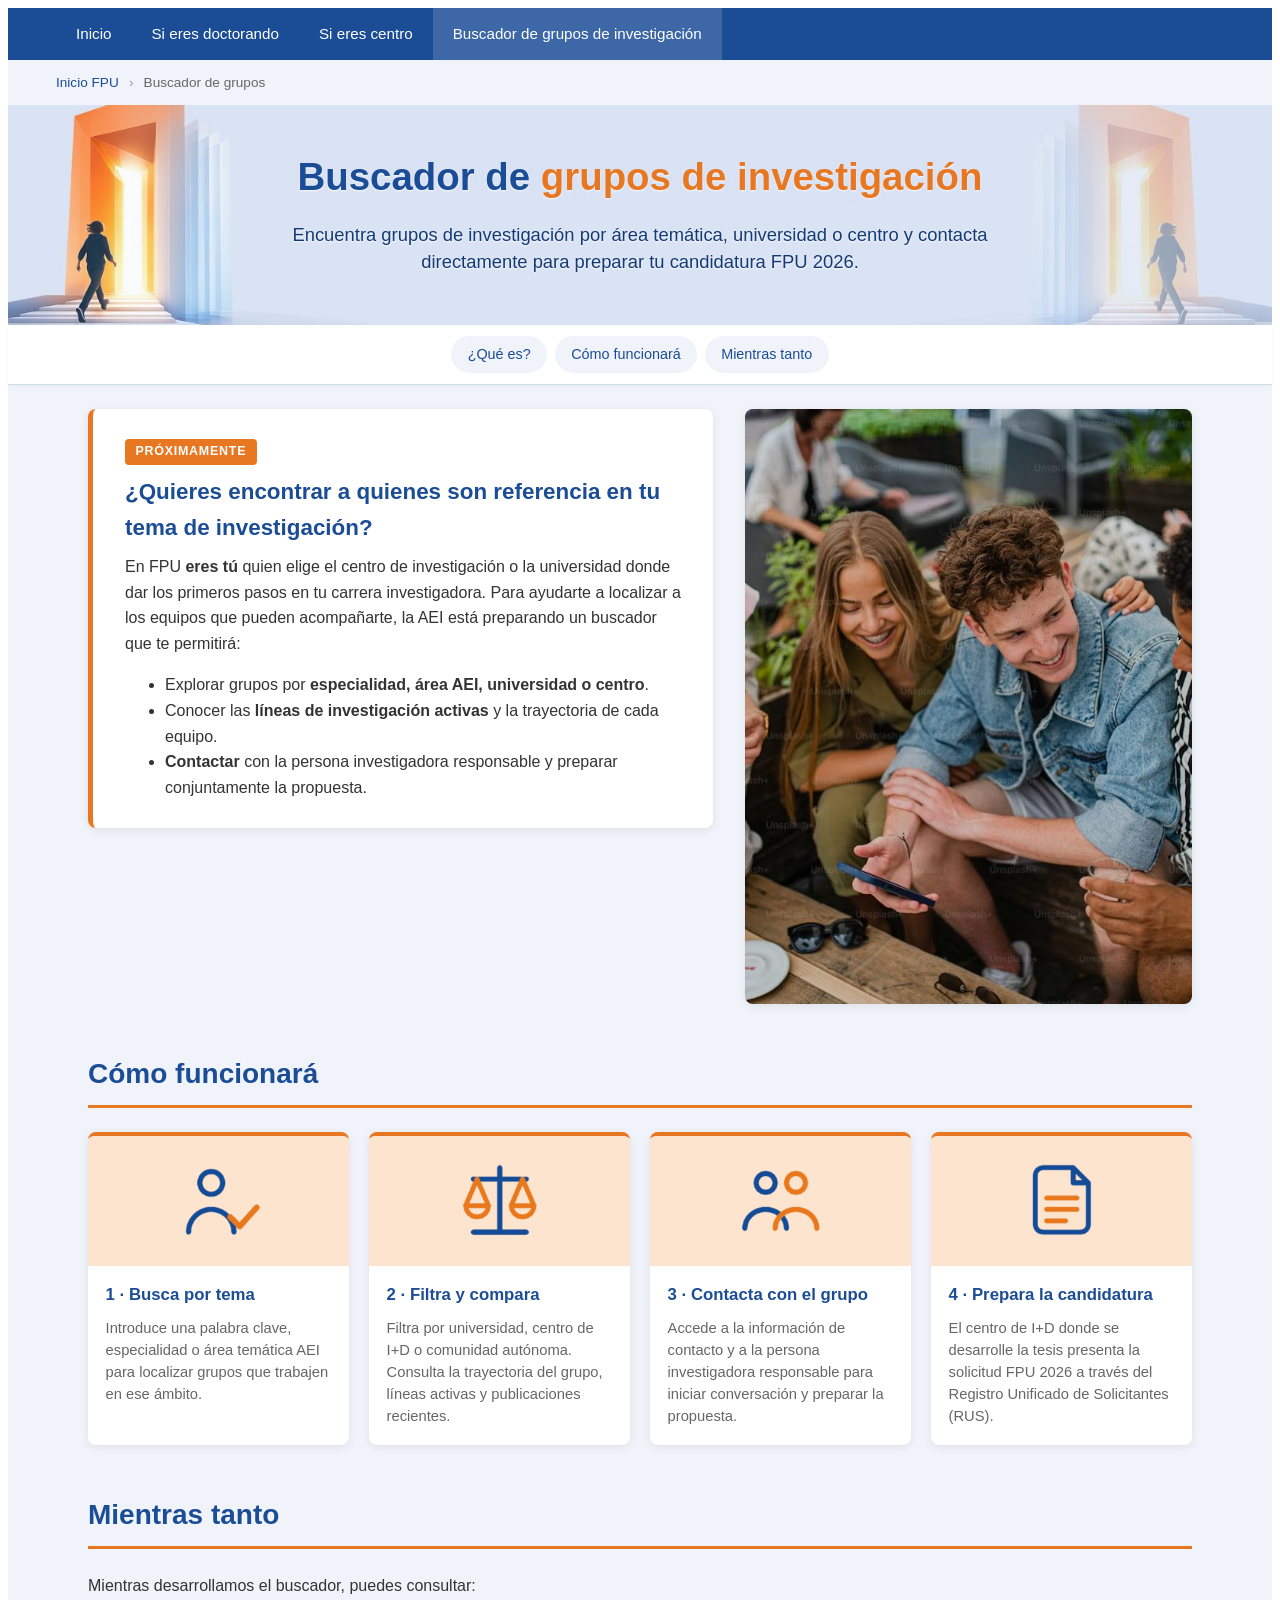
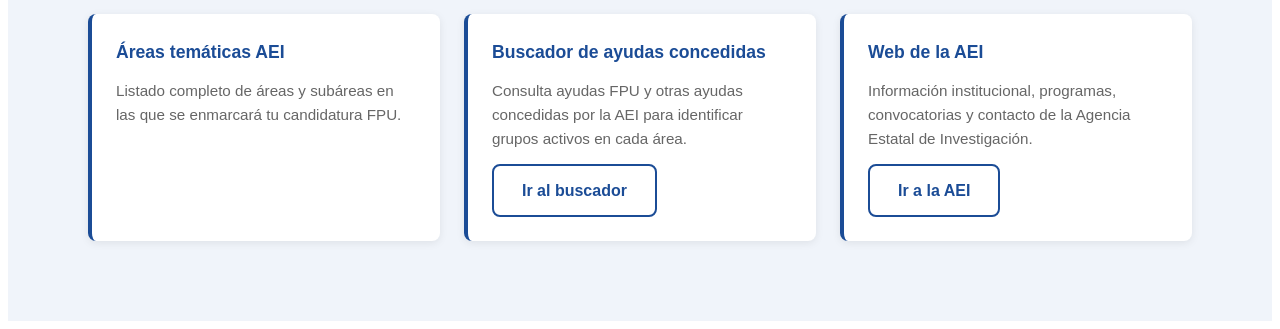
==== commit c4171d0b: "Actualizacion 28/05/2026 15:39:29,72" ====
--- a/buscador-grupos.html
+++ b/buscador-grupos.html
@@ -3,11 +3,11 @@
 <head>
 <meta charset="UTF-8">
 <meta name="viewport" content="width=device-width, initial-scale=1.0">
-<title>Buscador de grupos y personas expertas — FPU 2026 | AEI</title>
-<meta name="description" content="Buscador de grupos de investigación y personas expertas para candidaturas FPU 2026. Localiza grupos por área temática, universidad o centro y contacta para preparar conjuntamente la propuesta.">
+<title>Buscador de grupos de investigación — FPU 2026 | AEI</title>
+<meta name="description" content="Buscador de grupos de investigación para candidaturas FPU 2026. Localiza grupos por área temática, universidad o centro y contacta para preparar conjuntamente la propuesta.">
 </head>
 <body>
-<div class="fpu-page">
+<div class="fpu-page pagina-doctorando">
 
 <!-- ===== CSS:BEGIN (auto-sync from assets/styles.css) ===== -->
 <style>
@@ -190,7 +190,7 @@
   text-decoration: none;
 }
 
-/* --- Hero: titular + descripción DENTRO del banner; botones debajo --- */
+/* --- Hero: banner más bajo, botones DENTRO junto al título --- */
 .hero {
   background: var(--aei-azul-claro);
   color: var(--texto-principal);
@@ -200,14 +200,16 @@
 .hero-banner-area {
   position: relative;
   width: 100%;
-  min-height: 260px;
-  background: url('assets/banner-fpu.png') center / cover no-repeat;
-  border-bottom: 3px solid var(--fpu-naranja);
+  min-height: 220px;
+  /* fondo por página: index/buscador usan banner-portada, doctorando y centros sus respectivos */
+  background: url('assets/banners/banner-portada.jpg') center / cover no-repeat;
   display: flex;
   align-items: center;
   justify-content: center;
-  padding: 1.25rem 1rem;
-}
+  padding: 1rem 1rem;
+}
+.fpu-page.pagina-doctorando .hero-banner-area { background-image: url('assets/banners/banner-doctorando.jpg'); }
+.fpu-page.pagina-centros    .hero-banner-area { background-image: url('assets/banners/banner-centros.jpg'); }
 .hero-titulo-banner {
   max-width: 720px;
   width: calc(100% - 380px);
@@ -217,37 +219,68 @@
   font-size: clamp(1.65rem, 3vw, 2.45rem);
   font-weight: 800;
   line-height: 1.12;
-  margin: 0 0 0.7rem;
+  margin: 0 0 1.5rem;          /* más separación con la CTA */
   color: var(--aei-azul);
   text-shadow: 0 1px 2px rgba(255,255,255,0.8), 0 0 14px rgba(218,227,243,0.7);
 }
 .hero-titulo-banner h1 span { color: var(--fpu-naranja); }
 .hero-descripcion {
-  font-size: 1rem;
+  font-size: 1.15rem;
   color: var(--aei-azul-oscuro);
-  line-height: 1.5;
+  line-height: 1.45;
   margin: 0;
-  text-shadow: 0 1px 2px rgba(255,255,255,0.8);
+  text-shadow: 0 1px 2px rgba(255,255,255,0.85);
   font-weight: 500;
 }
+/* La pregunta (CTA) en azul AEI oscuro, cursiva, con protagonismo */
+.hero-pregunta {
+  display: inline-block;
+  color: var(--aei-azul-oscuro);
+  font-style: italic;
+  font-weight: 700;
+  font-size: 1.3rem;
+  letter-spacing: -0.005em;
+  line-height: 1.3;
+}
+.hero-descripcion strong {
+  color: var(--aei-azul);
+  font-weight: 700;
+  display: inline-block;
+  margin-top: 0.85rem;
+}
+@media (max-width: 600px) {
+  .hero-pregunta { font-size: 1rem; }
+  .hero-descripcion { font-size: 0.9rem; }
+}
+/* hero-debajo solo si tiene contenido; en general los botones van DENTRO del banner */
 .hero-debajo {
   max-width: 900px;
   margin: 0 auto;
   text-align: center;
-  padding: 1.5rem 1.5rem 1.75rem;
-}
+  padding: 0;
+}
+.hero-debajo:empty { display: none; }
 .hero-botones {
   display: flex;
-  gap: 0.75rem;
+  gap: 0.6rem;
   flex-wrap: wrap;
   justify-content: center;
+  margin-top: 0.85rem;
+}
+.hero-titulo-banner .hero-botones { margin-top: 0.85rem; }
+.hero-titulo-banner .hero-botones .btn-fpu,
+.hero-titulo-banner .hero-botones .btn-fpu-outline,
+.hero-titulo-banner .hero-botones .btn-verde,
+.hero-titulo-banner .hero-botones .btn-aei {
+  padding: 0.55rem 1.3rem;
+  font-size: 0.95rem;
 }
 
 /* Botón verde (complementario para "Si eres centro") */
 .btn-verde {
   display: inline-block;
-  padding: 0.75rem 1.75rem;
-  border-radius: var(--radio-borde);
+  padding: 0.7rem 1.6rem;
+  border-radius: 4px;
   font-weight: 600;
   font-size: 1rem;
   background: #2db26a;
@@ -258,18 +291,33 @@
 }
 .btn-verde:hover { background: #1f8a4f; color: var(--texto-claro); text-decoration: none; }
 
+/* Botones del hero más rectangulares (radius 4px, no la pastilla de 8) */
+.hero-botones .btn-fpu,
+.hero-botones .btn-fpu-outline,
+.hero-botones .btn-verde,
+.hero-botones .btn-aei {
+  border-radius: 4px;
+  padding: 0.7rem 1.6rem;
+}
+
 @media (max-width: 900px) {
-  .hero-banner-area { min-height: 200px; }
+  .hero-banner-area { min-height: 180px; }
   .hero-titulo-banner { width: calc(100% - 220px); }
   .hero-titulo-banner h1 { font-size: 1.3rem; }
   .hero-descripcion { font-size: 0.85rem; }
 }
 @media (max-width: 600px) {
-  .hero-banner-area { min-height: 160px; padding: 0.75rem; }
+  .hero-banner-area { min-height: 150px; padding: 0.5rem; }
   .hero-titulo-banner { width: calc(100% - 140px); }
-  .hero-titulo-banner h1 { font-size: 1.05rem; }
+  .hero-titulo-banner h1 { font-size: 1.05rem; margin-bottom: 0.35rem; }
   .hero-descripcion { display: none; }
-  .hero-debajo { padding: 1rem 0.75rem 1.25rem; }
+  .hero-titulo-banner .hero-botones .btn-fpu,
+  .hero-titulo-banner .hero-botones .btn-fpu-outline,
+  .hero-titulo-banner .hero-botones .btn-verde,
+  .hero-titulo-banner .hero-botones .btn-aei {
+    padding: 0.4rem 0.85rem;
+    font-size: 0.8rem;
+  }
 }
 
 /* --- Datos clave (cuadrícula 2×2 por defecto) --- */
@@ -695,6 +743,13 @@
   --fpu-naranja-oscuro: #1f8a4f;
   --fpu-naranja-claro: #d6f0e2;
 }
+/* Reajusta los SVGs con naranja hardcodeado (#e87722) a verde en centros */
+.fpu-page.tema-verde .novedad-acordeon-svg img,
+.fpu-page.tema-verde .razon-icono img,
+.fpu-page.tema-verde .tarjeta-foto-img.svg-bg img,
+.fpu-page.tema-verde .novedad-img-mini img {
+  filter: hue-rotate(75deg) saturate(0.9);
+}
 
 /* --- Sección a 2 columnas: contenido izq + foto vertical dcha --- */
 .seccion-2col {
@@ -723,12 +778,42 @@
   .seccion-2col-foto img { aspect-ratio: 4 / 3; }
 }
 
-/* --- "Lo que ofrece la ayuda": 4 datos (2x2) izq + texto dcha --- */
+/* --- "Lo que ofrece la ayuda" / "Obligaciones docentes": 2 cols con altura igualada --- */
 .ofrece-grid {
   display: grid;
   grid-template-columns: 1fr 1.2fr;
   gap: 2rem;
-  align-items: center;
+  align-items: stretch;
+}
+.ofrece-grid .datos-clave { align-content: stretch; }
+.ofrece-grid .datos-clave .dato-item {
+  display: flex;
+  flex-direction: column;
+  justify-content: center;
+}
+/* Para "Obligaciones docentes": las cuatro cajas de datos en izq toman todo el alto disponible */
+.obligaciones-grid {
+  display: grid;
+  grid-template-columns: 1fr 1.2fr;
+  gap: 2rem;
+  align-items: stretch;
+}
+.obligaciones-grid .datos-clave {
+  display: grid;
+  grid-template-columns: repeat(2, 1fr);
+  gap: 1rem;
+  height: 100%;
+  margin: 0;
+}
+.obligaciones-grid .datos-clave .dato-item {
+  display: flex;
+  flex-direction: column;
+  justify-content: center;
+}
+.obligaciones-grid .col-cajas { display: flex; flex-direction: column; gap: 1rem; height: 100%; }
+.obligaciones-grid .col-cajas .bloque-destacado { flex: 1; margin: 0; display: flex; flex-direction: column; justify-content: center; }
+@media (max-width: 900px) {
+  .obligaciones-grid { grid-template-columns: 1fr; }
 }
 .ofrece-grid .datos-clave { grid-template-columns: repeat(2, 1fr); margin: 0; }
 .ofrece-grid .texto p { margin: 0 0 1rem; }
@@ -898,28 +983,56 @@
   margin-bottom: 0;
 }
 
-/* --- Carrusel auto-rotación (3 visibles desktop) --- */
+/* --- Carrusel: con controles (flechas) + dots debajo --- */
 .carrusel-wrapper {
   position: relative;
-  overflow: hidden;
   padding: 0.5rem 0;
-  /* máscara opcional para sutil fade lateral */
-  mask-image: linear-gradient(90deg, transparent 0, #000 5%, #000 95%, transparent 100%);
-  -webkit-mask-image: linear-gradient(90deg, transparent 0, #000 5%, #000 95%, transparent 100%);
-}
+}
+.carrusel-pista-cont {
+  position: relative;
+  overflow-x: auto;
+  overflow-y: hidden;
+  scroll-behavior: smooth;
+  scrollbar-width: none;          /* Firefox: oculta scrollbar */
+  -ms-overflow-style: none;       /* IE/Edge antiguo */
+}
+.carrusel-pista-cont::-webkit-scrollbar { display: none; } /* Chrome/Safari */
+.carrusel-btn {
+  position: absolute;
+  top: 50%;
+  transform: translateY(-50%);
+  width: 44px;
+  height: 44px;
+  border-radius: 50%;
+  background: var(--fondo-blanco);
+  border: 1px solid var(--borde-suave);
+  color: var(--aei-azul);
+  font-size: 1.3rem;
+  cursor: pointer;
+  box-shadow: var(--sombra-suave);
+  z-index: 5;
+  display: flex;
+  align-items: center;
+  justify-content: center;
+  transition: background var(--transicion), color var(--transicion);
+}
+.carrusel-btn:hover:not(:disabled) { background: var(--aei-azul); color: #fff; }
+.carrusel-btn:disabled { opacity: 0.4; cursor: default; }
+.carrusel-btn.prev { left: -10px; }
+.carrusel-btn.next { right: -10px; }
+.carrusel-wrapper { padding: 0 30px; } /* deja sitio a los botones laterales */
 .carrusel-pista {
   display: flex;
   gap: 1.25rem;
-  width: max-content;
-  align-items: stretch;       /* las cards toman el alto de la fila */
-  animation: carrusel-auto 30s linear infinite;
-}
-.carrusel-wrapper:hover .carrusel-pista { animation-play-state: paused; }
+  align-items: stretch;
+  padding: 0 0.5rem;
+}
 .carrusel-item {
-  flex: 0 0 320px;
-  display: flex;
-}
-/* Cards dentro del carrusel: mismo alto, botón abajo */
+  flex: 0 0 calc((100% - 2.5rem) / 3); /* 3 visibles en desktop */
+  display: flex;
+  min-width: 0;
+  box-sizing: border-box;
+}
 .carrusel-item > .tarjeta {
   width: 100%;
   display: flex;
@@ -927,12 +1040,13 @@
 }
 .carrusel-item > .tarjeta p { flex: 1; }
 .carrusel-item > .tarjeta a.btn-fpu-outline,
-.carrusel-item > .tarjeta a.btn-aei {
+.carrusel-item > .tarjeta a.btn-aei,
+.carrusel-item > .tarjeta a.btn-fpu {
   margin-top: auto;
   align-self: flex-start;
 }
 
-/* Dots decorativos bajo el carrusel */
+/* Dots debajo del carrusel (clicables) */
 .carrusel-dots {
   display: flex;
   justify-content: center;
@@ -943,6 +1057,9 @@
   width: 10px; height: 10px;
   border-radius: 50%;
   background: var(--borde-suave);
+  cursor: pointer;
+  border: none;
+  padding: 0;
   transition: background var(--transicion), transform var(--transicion);
 }
 .carrusel-dots .dot.activo {
@@ -950,13 +1067,11 @@
   transform: scale(1.25);
   box-shadow: 0 2px 6px rgba(232,119,34,0.4);
 }
-@keyframes carrusel-auto {
-  from { transform: translateX(0); }
-  to   { transform: translateX(-50%); }   /* funciona si la pista contiene 2 copias */
-}
 @media (max-width: 900px) {
-  .carrusel-item { flex: 0 0 260px; }
-  .carrusel-pista { animation-duration: 22s; }
+  .carrusel-item { flex: 0 0 calc((100% - 1.25rem) / 2); }
+}
+@media (max-width: 600px) {
+  .carrusel-item { flex: 0 0 100%; }
 }
 
 /* --- Tarjetas en fila de 4 con encabezado de imagen --- */
@@ -1038,6 +1153,436 @@
 .seccion-bajada {
   margin-top: 1.5rem;
 }
+
+/* --- Menú sticky de accesos rápidos (debajo del banner) --- */
+.acceso-rapido {
+  background: var(--fondo-blanco);
+  border-bottom: 1px solid var(--borde-suave);
+  position: sticky;
+  top: 0;
+  z-index: 50;
+  padding: 0.65rem 0;
+  box-shadow: 0 1px 4px rgba(0,0,0,0.04);
+}
+.acceso-rapido .container {
+  max-width: 1200px;
+  margin: 0 auto;
+  padding: 0 1.5rem;
+  display: flex;
+  flex-wrap: wrap;
+  gap: 0.5rem;
+  justify-content: center;
+  align-items: center;
+}
+.acceso-rapido a {
+  display: inline-block;
+  padding: 0.4rem 0.95rem;
+  background: var(--fondo-claro);
+  color: var(--aei-azul);
+  border-radius: 999px;
+  font-size: 0.9rem;
+  font-weight: 500;
+  border: 1px solid transparent;
+  transition: background var(--transicion), color var(--transicion);
+}
+.acceso-rapido a:hover,
+.acceso-rapido a.activo {
+  background: var(--aei-azul-claro);
+  color: var(--aei-azul-oscuro);
+  text-decoration: none;
+}
+
+/* --- Timeline 3 círculos (Fechas clave) — sin líneas entre números --- */
+.calendario-timeline {
+  position: relative;
+  padding: 1.5rem 0 1rem;
+}
+.calendario-line { display: none; }
+.calendario-steps {
+  display: grid;
+  grid-template-columns: repeat(3, 1fr);
+  gap: 1.5rem;
+  position: relative;
+  z-index: 1;
+}
+.calendario-step {
+  text-align: center;
+  padding: 0 0.5rem;
+}
+.calendario-step .circulo {
+  width: 64px;
+  height: 64px;
+  border-radius: 50%;
+  background: var(--fondo-blanco);
+  border: 3px solid var(--aei-azul);
+  color: var(--aei-azul);
+  display: flex;
+  align-items: center;
+  justify-content: center;
+  font-weight: 800;
+  font-size: 1.5rem;
+  margin: 0 auto 0.85rem;
+  box-shadow: 0 0 0 6px var(--fondo-claro);
+}
+.calendario-step:first-child .circulo {
+  border-color: var(--fpu-naranja);
+  color: var(--fpu-naranja);
+}
+.calendario-step .fecha-mes {
+  display: block;
+  color: var(--fpu-naranja-oscuro);
+  font-weight: 700;
+  font-size: 0.78rem;
+  letter-spacing: 0.12em;
+  text-transform: uppercase;
+  margin-bottom: 0.35rem;
+}
+.calendario-step:not(:first-child) .fecha-mes { color: var(--aei-azul); }
+.calendario-step h3 {
+  color: var(--aei-azul);
+  font-size: 1.05rem;
+  margin: 0 0 0.5rem;
+  line-height: 1.25;
+}
+.calendario-step p {
+  color: var(--texto-secundario);
+  font-size: 0.92rem;
+  margin: 0;
+  line-height: 1.5;
+}
+.calendario-aviso {
+  background: #fff8e6;
+  border: 1px solid #f0d99a;
+  border-radius: var(--radio-borde);
+  padding: 0.85rem 1.1rem;
+  margin-top: 1.5rem;
+  font-size: 0.9rem;
+  color: #6b4d12;
+}
+.calendario-aviso strong { color: var(--fpu-naranja-oscuro); }
+@media (max-width: 768px) {
+  .calendario-line { display: none; }
+  .calendario-steps { grid-template-columns: 1fr; gap: 2rem; }
+}
+
+/* --- Quote Director AEI --- */
+.quote-director {
+  background: var(--aei-azul-oscuro);
+  color: var(--texto-claro);
+  border-radius: var(--radio-borde);
+  padding: 2rem 2.25rem;
+  position: relative;
+}
+.quote-director .badge-cargo {
+  display: inline-block;
+  background: var(--fpu-naranja);
+  color: var(--texto-claro);
+  padding: 0.25rem 0.75rem;
+  border-radius: 4px;
+  font-size: 0.72rem;
+  font-weight: 700;
+  letter-spacing: 0.1em;
+  text-transform: uppercase;
+  margin-bottom: 1rem;
+}
+.quote-director blockquote {
+  margin: 0 0 1rem;
+  font-size: 1.4rem;
+  line-height: 1.35;
+  font-weight: 600;
+  color: #fff;
+}
+.quote-director .autor {
+  font-size: 0.92rem;
+  color: rgba(255,255,255,0.7);
+  font-weight: 500;
+}
+
+/* --- "¿Qué ha cambiado?" cards antes → ahora --- */
+.cambios-grid {
+  display: grid;
+  grid-template-columns: repeat(3, 1fr);
+  gap: 1.25rem;
+}
+.cambio-card {
+  background: var(--fondo-blanco);
+  border-top: 4px solid var(--fpu-naranja);
+  border-radius: var(--radio-borde);
+  box-shadow: var(--sombra-suave);
+  display: flex;
+  flex-direction: column;
+  overflow: hidden;
+}
+.cambio-foto {
+  width: 100%;
+  aspect-ratio: 16/10;
+  overflow: hidden;
+  background: var(--aei-azul-claro);
+}
+.cambio-foto img {
+  width: 100%; height: 100%; object-fit: cover; display: block;
+}
+.cambio-cuerpo {
+  padding: 1.25rem 1.5rem 1.5rem;
+}
+.cambio-badges {
+  display: flex;
+  align-items: center;
+  gap: 0.5rem;
+  margin-bottom: 0.85rem;
+  flex-wrap: wrap;
+}
+.cambio-badge-antes {
+  background: #eaeaea;
+  color: #888;
+  text-decoration: line-through;
+  padding: 0.18rem 0.6rem;
+  border-radius: 4px;
+  font-size: 0.78rem;
+  font-weight: 600;
+}
+.cambio-arrow {
+  color: var(--texto-secundario);
+  font-weight: 700;
+}
+.cambio-badge-ahora {
+  background: var(--fpu-naranja);
+  color: var(--texto-claro);
+  padding: 0.18rem 0.6rem;
+  border-radius: 4px;
+  font-size: 0.78rem;
+  font-weight: 700;
+}
+.cambio-card h3 {
+  color: var(--aei-azul);
+  font-size: 1.15rem;
+  margin: 0 0 0.5rem;
+}
+.cambio-card p {
+  color: var(--texto-secundario);
+  font-size: 0.95rem;
+  margin: 0;
+  line-height: 1.55;
+}
+@media (max-width: 900px) {
+  .cambios-grid { grid-template-columns: 1fr; }
+}
+
+/* --- Grid 4×2 de novedades (un vistazo) --- */
+.novedades-grid {
+  display: grid;
+  grid-template-columns: repeat(4, 1fr);
+  gap: 1.25rem;
+}
+.novedad-mini {
+  background: var(--fondo-blanco);
+  border-radius: var(--radio-borde);
+  padding: 1.5rem 1.4rem 1.65rem;
+  box-shadow: var(--sombra-suave);
+  display: flex;
+  flex-direction: column;
+  border-top: 4px solid var(--fpu-naranja);
+}
+.novedad-mini .num-big {
+  font-size: 2rem;
+  font-weight: 800;
+  color: var(--fpu-naranja);
+  line-height: 1;
+  margin-bottom: 0.6rem;
+}
+.novedad-mini h3 {
+  color: var(--aei-azul);
+  font-size: 1rem;
+  margin: 0 0 0.55rem;
+  line-height: 1.3;
+}
+.novedad-mini p {
+  color: var(--texto-secundario);
+  font-size: 0.88rem;
+  line-height: 1.5;
+  margin: 0 0 0.85rem;
+  flex: 1;
+}
+.novedad-mini .badge-cat {
+  display: inline-block;
+  background: var(--aei-azul-claro);
+  color: var(--aei-azul-oscuro);
+  padding: 0.18rem 0.6rem;
+  border-radius: 4px;
+  font-size: 0.72rem;
+  font-weight: 700;
+  letter-spacing: 0.08em;
+  text-transform: uppercase;
+  align-self: flex-start;
+}
+.novedad-mini .badge-cat.doctorando {
+  background: var(--fpu-naranja-claro);
+  color: var(--fpu-naranja-oscuro);
+}
+@media (max-width: 1000px) {
+  .novedades-grid { grid-template-columns: repeat(2, 1fr); }
+}
+@media (max-width: 600px) {
+  .novedades-grid { grid-template-columns: 1fr; }
+}
+
+/* --- "Cómo funciona en 3 pasos" con fotos --- */
+.tres-pasos {
+  display: grid;
+  grid-template-columns: repeat(3, 1fr);
+  gap: 1.5rem;
+}
+.paso-card {
+  background: var(--fondo-blanco);
+  border-radius: var(--radio-borde);
+  overflow: visible;
+  box-shadow: var(--sombra-suave);
+  position: relative;
+  display: flex;
+  flex-direction: column;
+}
+.paso-foto {
+  position: relative;
+  width: 100%;
+  aspect-ratio: 4/3;
+  background: var(--aei-azul-claro);
+  overflow: visible;            /* permite que el círculo sobresalga */
+}
+.paso-foto img {
+  width: 100%; height: 100%; object-fit: cover; display: block;
+  border-radius: var(--radio-borde) var(--radio-borde) 0 0;  /* recorte solo en la imagen */
+}
+/* Círculo del número a 20% del borde derecho (left:80%), a caballo entre foto y cuerpo */
+.paso-foto .paso-num {
+  position: absolute;
+  left: 80%;
+  bottom: 0;
+  transform: translate(-50%, 50%);
+  width: 52px;
+  height: 52px;
+  border-radius: 50%;
+  background: var(--fpu-naranja);  /* naranja por defecto (doctorando) */
+  color: #fff;
+  display: flex;
+  align-items: center;
+  justify-content: center;
+  font-weight: 800;
+  font-size: 1.25rem;
+  border: 4px solid var(--fondo-blanco);
+  box-shadow: 0 3px 10px rgba(0,0,0,0.20);
+  z-index: 5;
+}
+/* Paso 3 (centro) → verde */
+.tres-pasos .paso-card:nth-child(3) .paso-foto .paso-num {
+  background: #2db26a;
+}
+.paso-cuerpo {
+  padding: 2rem 1.5rem 1.5rem;
+}
+.paso-cuerpo .badge-paso {
+  display: inline-block;
+  background: var(--aei-azul-claro);
+  color: var(--aei-azul-oscuro);
+  padding: 0.2rem 0.65rem;
+  border-radius: 4px;
+  font-size: 0.72rem;
+  font-weight: 700;
+  letter-spacing: 0.08em;
+  text-transform: uppercase;
+  margin-bottom: 0.7rem;
+}
+.paso-cuerpo h3 {
+  color: var(--aei-azul);
+  font-size: 1.1rem;
+  margin: 0 0 0.55rem;
+}
+.paso-cuerpo p {
+  color: var(--texto-secundario);
+  font-size: 0.92rem;
+  margin: 0;
+  line-height: 1.55;
+}
+@media (max-width: 900px) {
+  .tres-pasos { grid-template-columns: 1fr; }
+}
+
+/* --- Cajas info (procedimiento, justificación, modificaciones) con barra lateral --- */
+.cajas-info-grid {
+  display: grid;
+  grid-template-columns: repeat(2, 1fr);
+  gap: 1.25rem;
+  align-items: stretch;
+}
+.cajas-info-grid .caja-info {
+  background: var(--aei-azul-claro);
+  border-left: 5px solid var(--aei-azul);
+  border-radius: var(--radio-borde);
+  padding: 1.5rem 1.65rem;
+  display: flex;
+  flex-direction: column;
+  min-height: 200px;
+}
+.cajas-info-grid .caja-info.verde {
+  background: #d6f0e2;
+  border-left-color: #2db26a;
+}
+.cajas-info-grid .caja-info h3 {
+  color: var(--aei-azul);
+  margin: 0 0 0.7rem;
+  font-size: 1.05rem;
+}
+.cajas-info-grid .caja-info p,
+.cajas-info-grid .caja-info ul {
+  color: var(--texto-principal);
+  margin: 0;
+  font-size: 0.95rem;
+  line-height: 1.55;
+}
+.cajas-info-grid .caja-info ul { padding-left: 1.2rem; }
+.cajas-info-grid .caja-info ul li { margin-bottom: 0.35rem; }
+@media (max-width: 768px) {
+  .cajas-info-grid { grid-template-columns: 1fr; }
+}
+
+/* --- Video directora con controles nativos --- */
+.directora-grid .directora-video {
+  width: 100%;
+  aspect-ratio: 3/4;
+  object-fit: cover;
+  border-radius: var(--radio-borde);
+  box-shadow: var(--sombra-media);
+  display: block;
+  background: #000;
+}
+.directora-grid.recorte-igual .directora-video { height: 100%; aspect-ratio: auto; }
+
+/* --- Tabla salarial (doctorandos) --- */
+.salario-tabla {
+  background: var(--fondo-blanco);
+  border-radius: var(--radio-borde);
+  box-shadow: var(--sombra-suave);
+  overflow: hidden;
+  margin: 1rem 0 1.5rem;
+}
+.salario-tabla .fila {
+  display: grid;
+  grid-template-columns: 1fr auto;
+  gap: 1rem;
+  padding: 1rem 1.5rem;
+  align-items: baseline;
+}
+.salario-tabla .fila + .fila { border-top: 1px solid var(--borde-suave); }
+.salario-tabla .fila .etiqueta { color: var(--texto-principal); }
+.salario-tabla .fila .valor {
+  color: var(--aei-azul);
+  font-weight: 700;
+  font-size: 1.1rem;
+  font-variant-numeric: tabular-nums;
+}
+.salario-tabla .fila.total {
+  background: var(--fpu-naranja-claro);
+}
+.salario-tabla .fila.total .valor { color: var(--fpu-naranja-oscuro); }
 
 /* --- Utilidades --- */
 .text-center { text-align: center; }
@@ -1090,7 +1635,7 @@
                 <li><a href="index.html">Inicio</a></li>
                 <li><a href="doctorandos.html">Si eres doctorando</a></li>
                 <li><a href="centros.html">Si eres centro</a></li>
-                <li><a class="active" href="buscador-grupos.html">Buscador de grupos</a></li>
+                <li><a class="active" href="buscador-grupos.html">Buscador de grupos de investigación</a></li>
               </ul>
     </div>
   </nav>
@@ -1104,22 +1649,25 @@
   <section class="hero">
     <div class="hero-banner-area">
       <div class="hero-titulo-banner">
-        <h1>Buscador de <span>grupos</span></h1>
-      </div>
-    </div>
-    <div class="hero-debajo">
-      <p>Encuentra grupos de investigación por área temática, universidad o centro, y contacta directamente para preparar tu candidatura FPU 2026.</p>
-      <div class="hero-botones">
-        <a class="btn-fpu" href="doctorandos.html">Si eres doctorando</a>
-        <a class="btn-verde" href="centros.html">Si eres centro</a>
+        <h1>Buscador de <span>grupos de investigación</span></h1>
+        <p class="hero-descripcion">Encuentra grupos de investigación por área temática, universidad o centro y contacta directamente para preparar tu candidatura FPU 2026.</p>
       </div>
     </div>
   </section>
 
+  <!-- ===== MENÚ STICKY ===== -->
+  <nav class="acceso-rapido" aria-label="Accesos rápidos a secciones">
+    <div class="container">
+      <a href="#aviso">¿Qué es?</a>
+      <a href="#como-funcionara">Cómo funcionará</a>
+      <a href="#mientras-tanto">Mientras tanto</a>
+    </div>
+  </nav>
+
   <main>
 
-    <!-- ===== AVISO PROXIMAMENTE (2 cols: texto + foto vertical) ===== -->
-    <section class="seccion seccion-bajada">
+    <!-- ===== AVISO PROXIMAMENTE ===== -->
+    <section class="seccion seccion-bajada" id="aviso">
       <div class="seccion-2col recorte-igual">
         <div class="seccion-2col-texto">
           <div class="aviso-proximamente">
@@ -1139,27 +1687,27 @@
       </div>
     </section>
 
-    <!-- ===== CÓMO FUNCIONARÁ (fila de 4 con encabezado de imagen) ===== -->
-    <section class="seccion">
+    <!-- ===== CÓMO FUNCIONARÁ ===== -->
+    <section class="seccion" id="como-funcionara">
       <h2 class="seccion-titulo">Cómo funcionará</h2>
       <div class="tarjetas-fila4">
         <div class="tarjeta-foto">
-          <div class="tarjeta-foto-img svg-bg"><img src="assets/ilustraciones/persona-check.svg" alt=""></div>
+          <div class="tarjeta-foto-img svg-bg"><img src="assets/ilustraciones/persona-check.png" alt=""></div>
           <h3>1 · Busca por tema</h3>
           <p>Introduce una palabra clave, especialidad o área temática AEI para localizar grupos que trabajen en ese ámbito.</p>
         </div>
         <div class="tarjeta-foto">
-          <div class="tarjeta-foto-img svg-bg"><img src="assets/ilustraciones/evaluacion.svg" alt=""></div>
+          <div class="tarjeta-foto-img svg-bg"><img src="assets/ilustraciones/evaluacion.png" alt=""></div>
           <h3>2 · Filtra y compara</h3>
           <p>Filtra por universidad, centro de I+D o comunidad autónoma. Consulta la trayectoria del grupo, líneas activas y publicaciones recientes.</p>
         </div>
         <div class="tarjeta-foto">
-          <div class="tarjeta-foto-img svg-bg"><img src="assets/ilustraciones/personas.svg" alt=""></div>
+          <div class="tarjeta-foto-img svg-bg"><img src="assets/ilustraciones/personas.png" alt=""></div>
           <h3>3 · Contacta con el grupo</h3>
           <p>Accede a la información de contacto y a la persona investigadora responsable para iniciar conversación y preparar la propuesta.</p>
         </div>
         <div class="tarjeta-foto">
-          <div class="tarjeta-foto-img svg-bg"><img src="assets/ilustraciones/formulario.svg" alt=""></div>
+          <div class="tarjeta-foto-img svg-bg"><img src="assets/ilustraciones/formulario.png" alt=""></div>
           <h3>4 · Prepara la candidatura</h3>
           <p>El centro de I+D donde se desarrolle la tesis presenta la solicitud FPU 2026 a través del Registro Unificado de Solicitantes (RUS).</p>
         </div>
@@ -1167,7 +1715,7 @@
     </section>
 
     <!-- ===== MIENTRAS TANTO ===== -->
-    <section class="seccion">
+    <section class="seccion" id="mientras-tanto">
       <h2 class="seccion-titulo">Mientras tanto</h2>
       <p>Mientras desarrollamos el buscador, puedes consultar:</p>
       <div class="tarjetas-grid">
@@ -1193,9 +1741,7 @@
 
 <!-- ===== JS:BEGIN (auto-sync from assets/app.js) ===== -->
 <script>
-/* ==========================================================================
-   INTERACTIVIDAD — Web Convocatoria FPU 2026
-   ========================================================================== */
+/* INTERACTIVIDAD — Web Convocatoria FPU 2026 */
 document.addEventListener('DOMContentLoaded', function () {
   // Menú hamburguesa
   var navToggle = document.querySelector('.nav-toggle');
@@ -1215,47 +1761,115 @@
     });
   }
 
-  // Acordeones
-  document.querySelectorAll('.acordeon-header').forEach(function (header) {
-    header.addEventListener('click', function () {
-      var contenido = this.nextElementSibling;
-      var estaActivo = this.classList.contains('activo');
-      this.closest('.seccion').querySelectorAll('.acordeon-header').forEach(function (h) {
-        h.classList.remove('activo');
-        h.nextElementSibling.classList.remove('activo');
+  // Acordeón clásico
+  document.querySelectorAll('.acordeon-header').forEach(function (h) {
+    h.addEventListener('click', function () {
+      var c = this.nextElementSibling;
+      var ok = this.classList.contains('activo');
+      this.closest('.seccion').querySelectorAll('.acordeon-header').forEach(function (x) {
+        x.classList.remove('activo');
+        x.nextElementSibling.classList.remove('activo');
       });
-      if (!estaActivo) {
-        this.classList.add('activo');
-        contenido.classList.add('activo');
-      }
+      if (!ok) { this.classList.add('activo'); c.classList.add('activo'); }
     });
   });
 
-  // Acordeones de novedades (estilo card naranja con desplegable animado)
-  document.querySelectorAll('.novedad-acordeon-header').forEach(function (header) {
-    header.addEventListener('click', function () {
+  // Acordeón de novedades
+  document.querySelectorAll('.novedad-acordeon-header').forEach(function (h) {
+    h.addEventListener('click', function () {
       var card = this.closest('.novedad-acordeon');
       card.classList.toggle('abierto');
       this.setAttribute('aria-expanded', card.classList.contains('abierto'));
     });
   });
 
-  // Carrusel auto: duplica los items para crear loop sin saltos
-  document.querySelectorAll('.carrusel-pista').forEach(function (pista) {
+  // Carrusel manual con scroll nativo + flechas + dots
+  document.querySelectorAll('.carrusel-wrapper').forEach(function (W) {
+    var cont = W.querySelector('.carrusel-pista-cont');
+    var pista = W.querySelector('.carrusel-pista');
+    if (!cont || !pista) return;
     var items = Array.from(pista.children);
-    items.forEach(function (it) { pista.appendChild(it.cloneNode(true)); });
-  });
-
-  // Scroll suave
-  document.querySelectorAll('a[href^="#"]').forEach(function (anchor) {
-    anchor.addEventListener('click', function (e) {
-      var target = document.querySelector(this.getAttribute('href'));
-      if (target) {
+    if (!items.length) return;
+    var bp = W.querySelector('.carrusel-btn.prev');
+    var bn = W.querySelector('.carrusel-btn.next');
+    var dotsC = W.querySelector('.carrusel-dots');
+
+    function step() {
+      var iw = items[0].getBoundingClientRect().width;
+      var gap = parseFloat(getComputedStyle(pista).gap) || 20;
+      return iw + gap;
+    }
+    function visibles() {
+      var w = window.innerWidth;
+      if (w < 600) return 1;
+      if (w < 900) return 2;
+      return 3;
+    }
+    function maxPag() { return Math.max(0, items.length - visibles()); }
+    function currentPag() { return Math.round(cont.scrollLeft / step()); }
+
+    function update() {
+      var p = currentPag();
+      var mx = maxPag();
+      if (bp) bp.disabled = p <= 0;
+      if (bn) bn.disabled = p >= mx;
+      if (dotsC) {
+        if (dotsC.children.length !== mx + 1) {
+          dotsC.innerHTML = '';
+          for (var i = 0; i <= mx; i++) {
+            var d = document.createElement('button');
+            d.className = 'dot';
+            d.type = 'button';
+            d.setAttribute('aria-label', 'Página ' + (i + 1));
+            (function (idx) {
+              d.addEventListener('click', function () {
+                cont.scrollTo({ left: idx * step(), behavior: 'smooth' });
+              });
+            })(i);
+            dotsC.appendChild(d);
+          }
+        }
+        Array.from(dotsC.children).forEach(function (d, i) {
+          d.classList.toggle('activo', i === p);
+        });
+      }
+    }
+
+    if (bp) bp.addEventListener('click', function () {
+      cont.scrollBy({ left: -step(), behavior: 'smooth' });
+    });
+    if (bn) bn.addEventListener('click', function () {
+      cont.scrollBy({ left: step(), behavior: 'smooth' });
+    });
+    cont.addEventListener('scroll', update, { passive: true });
+    window.addEventListener('resize', update, { passive: true });
+    window.addEventListener('load', update);
+    update();
+  });  });
+
+  // Scroll suave + scroll-spy
+  var sticky = document.querySelectorAll('.acceso-rapido a[href^="#"]');
+  var off = 64;
+  document.querySelectorAll('a[href^="#"]').forEach(function (a) {
+    a.addEventListener('click', function (e) {
+      var t = document.querySelector(this.getAttribute('href'));
+      if (t) {
         e.preventDefault();
-        target.scrollIntoView({ behavior: 'smooth', block: 'start' });
+        window.scrollTo({ top: t.getBoundingClientRect().top + window.pageYOffset - off, behavior: 'smooth' });
       }
     });
   });
+  if (sticky.length) {
+    var sec = Array.from(sticky).map(function (a) { return document.querySelector(a.getAttribute('href')); }).filter(Boolean);
+    window.addEventListener('scroll', function () {
+      var y = window.pageYOffset + off + 5;
+      var idx = sec.findIndex(function (s, i) {
+        var n = sec[i + 1];
+        return s && s.offsetTop <= y && (!n || n.offsetTop > y);
+      });
+      sticky.forEach(function (a, i) { a.classList.toggle('activo', i === idx); });
+    }, { passive: true });
+  }
 });
 
 </script>
@@ -1264,3 +1878,4 @@
 </div>
 </body>
 </html>
+                                                                                                                                                                                   
